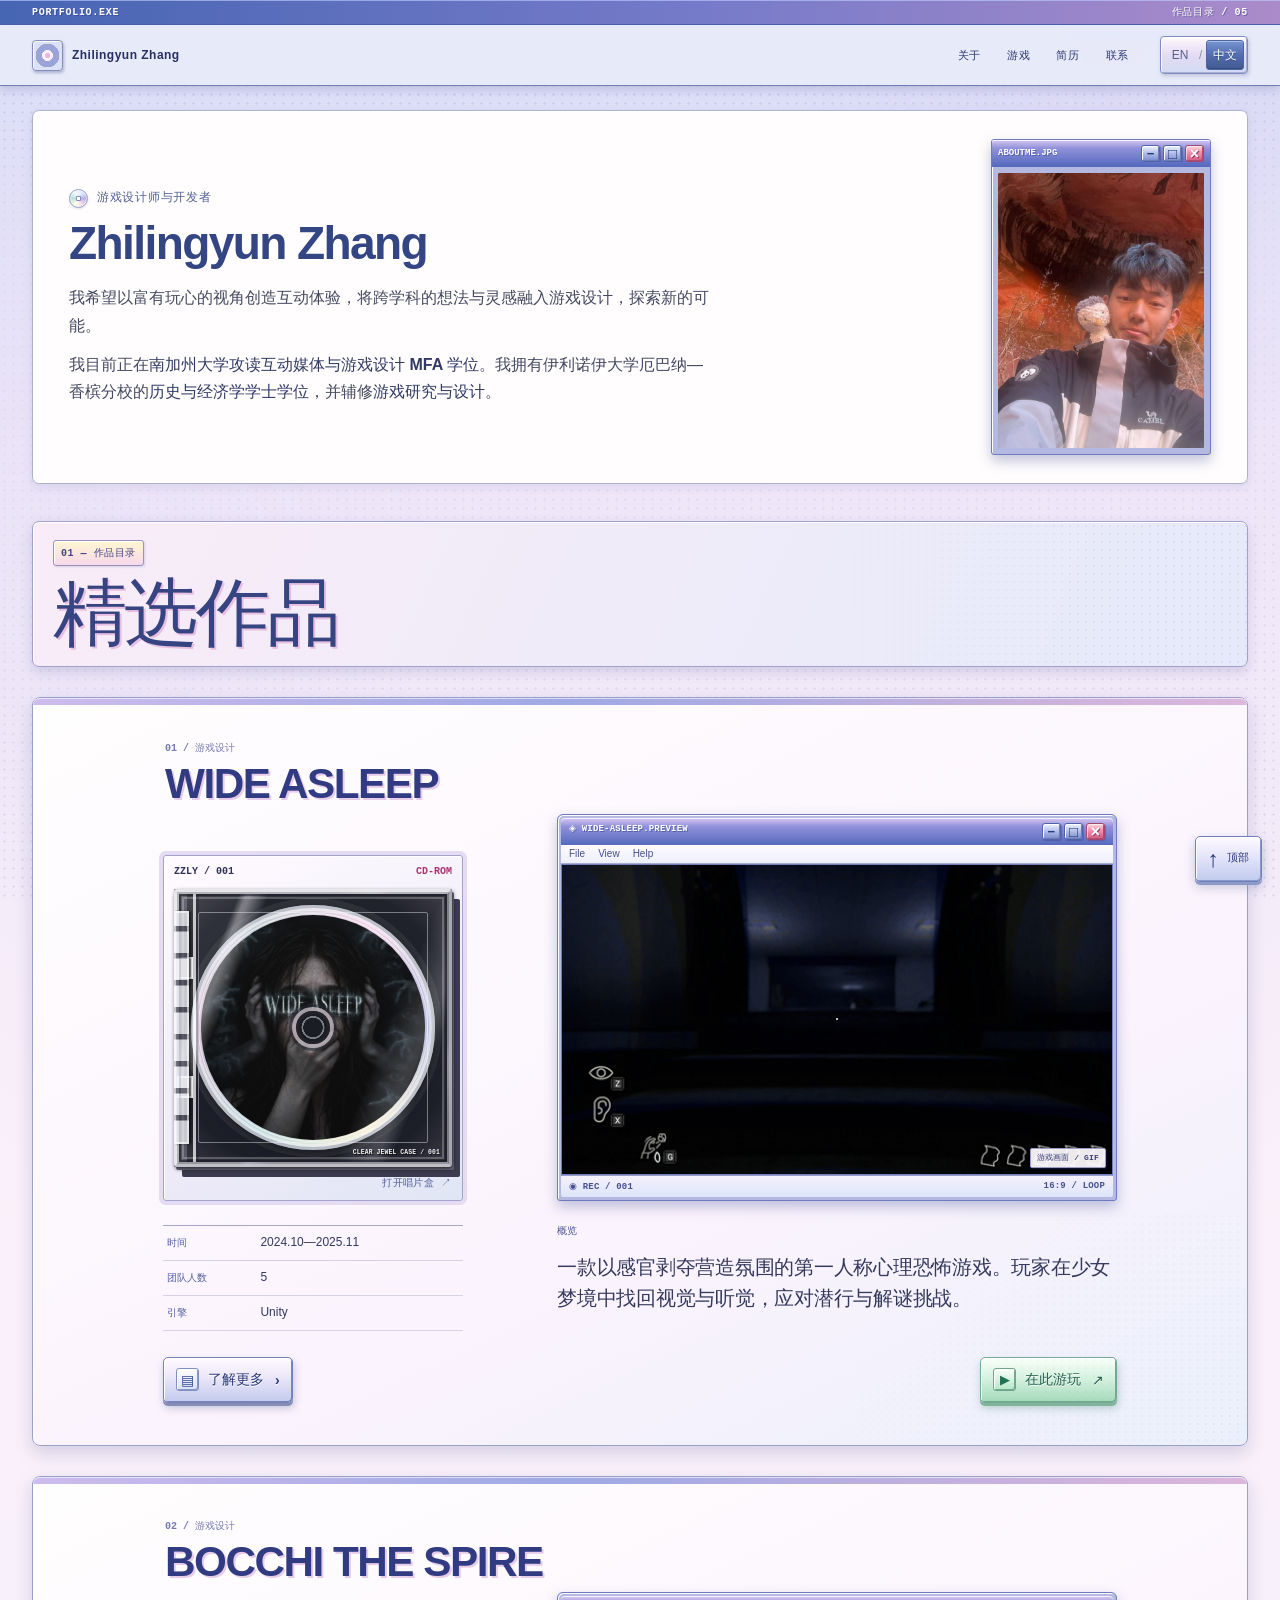
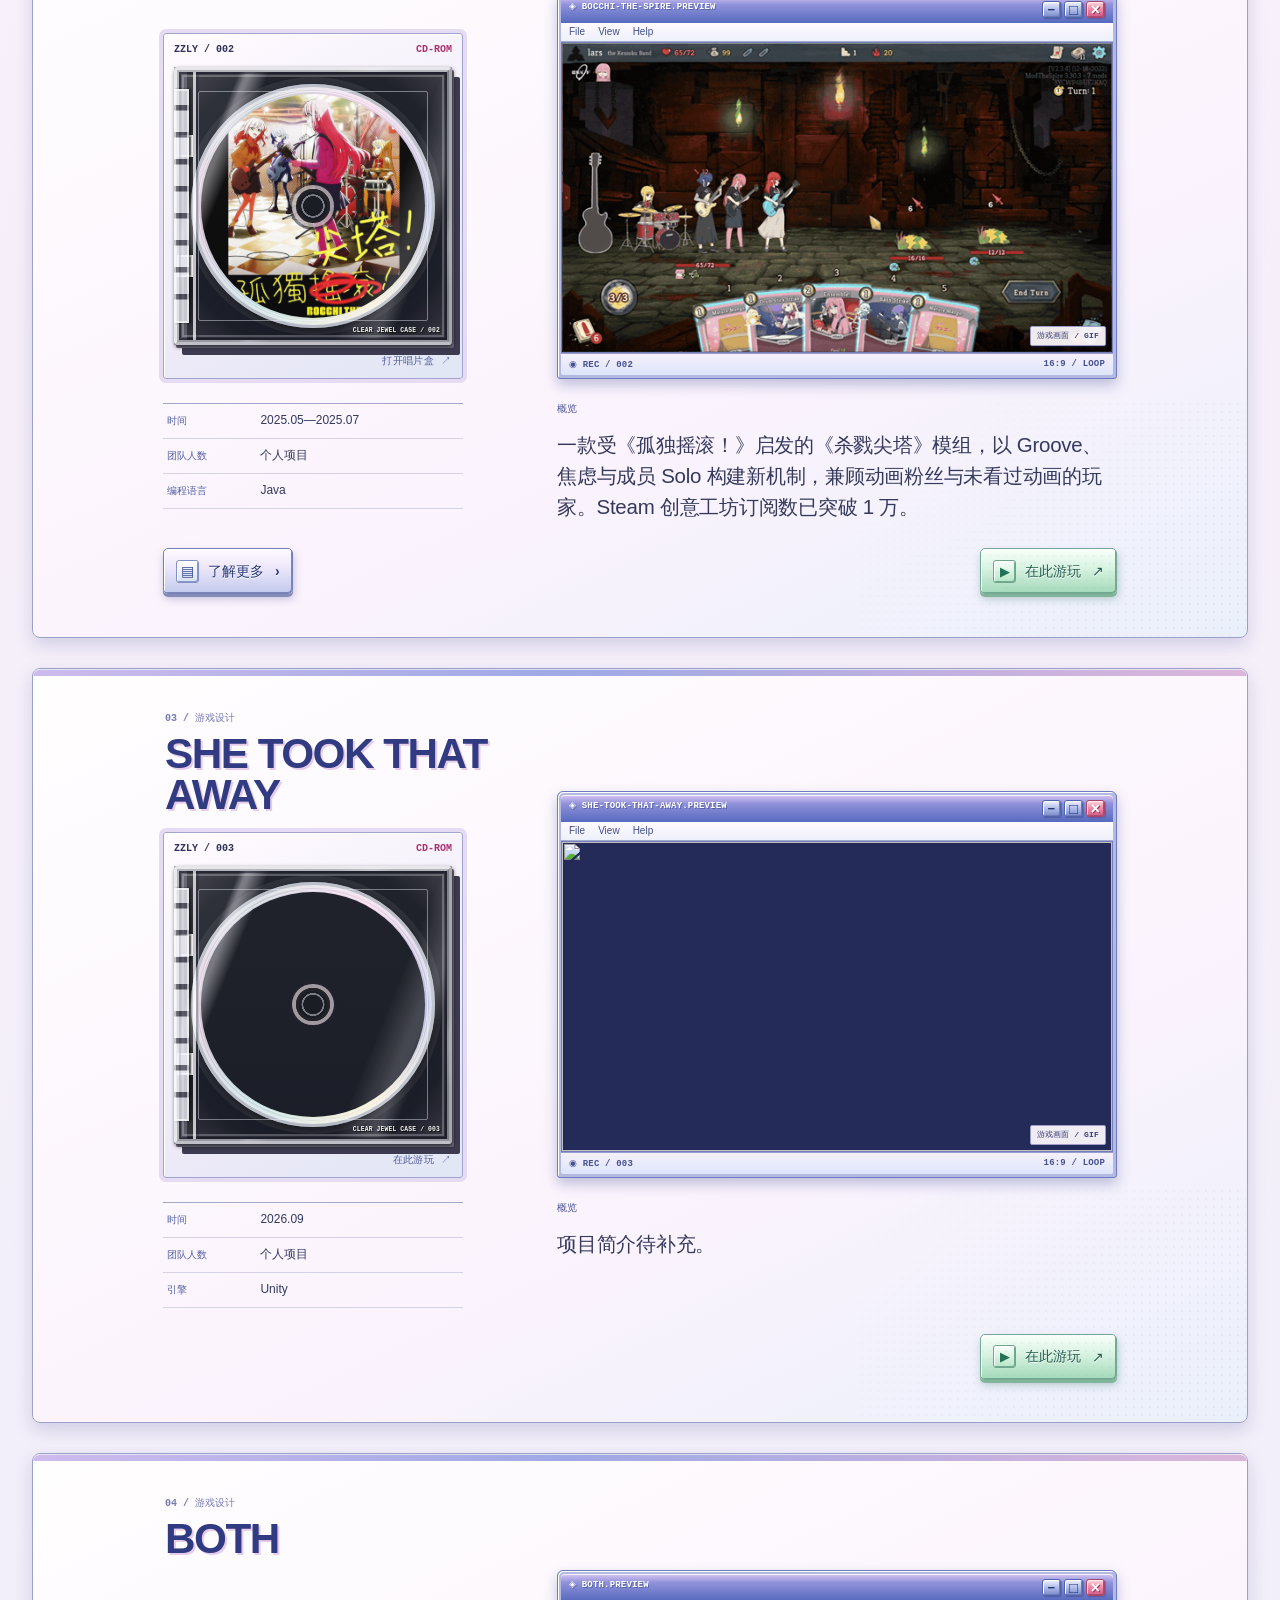
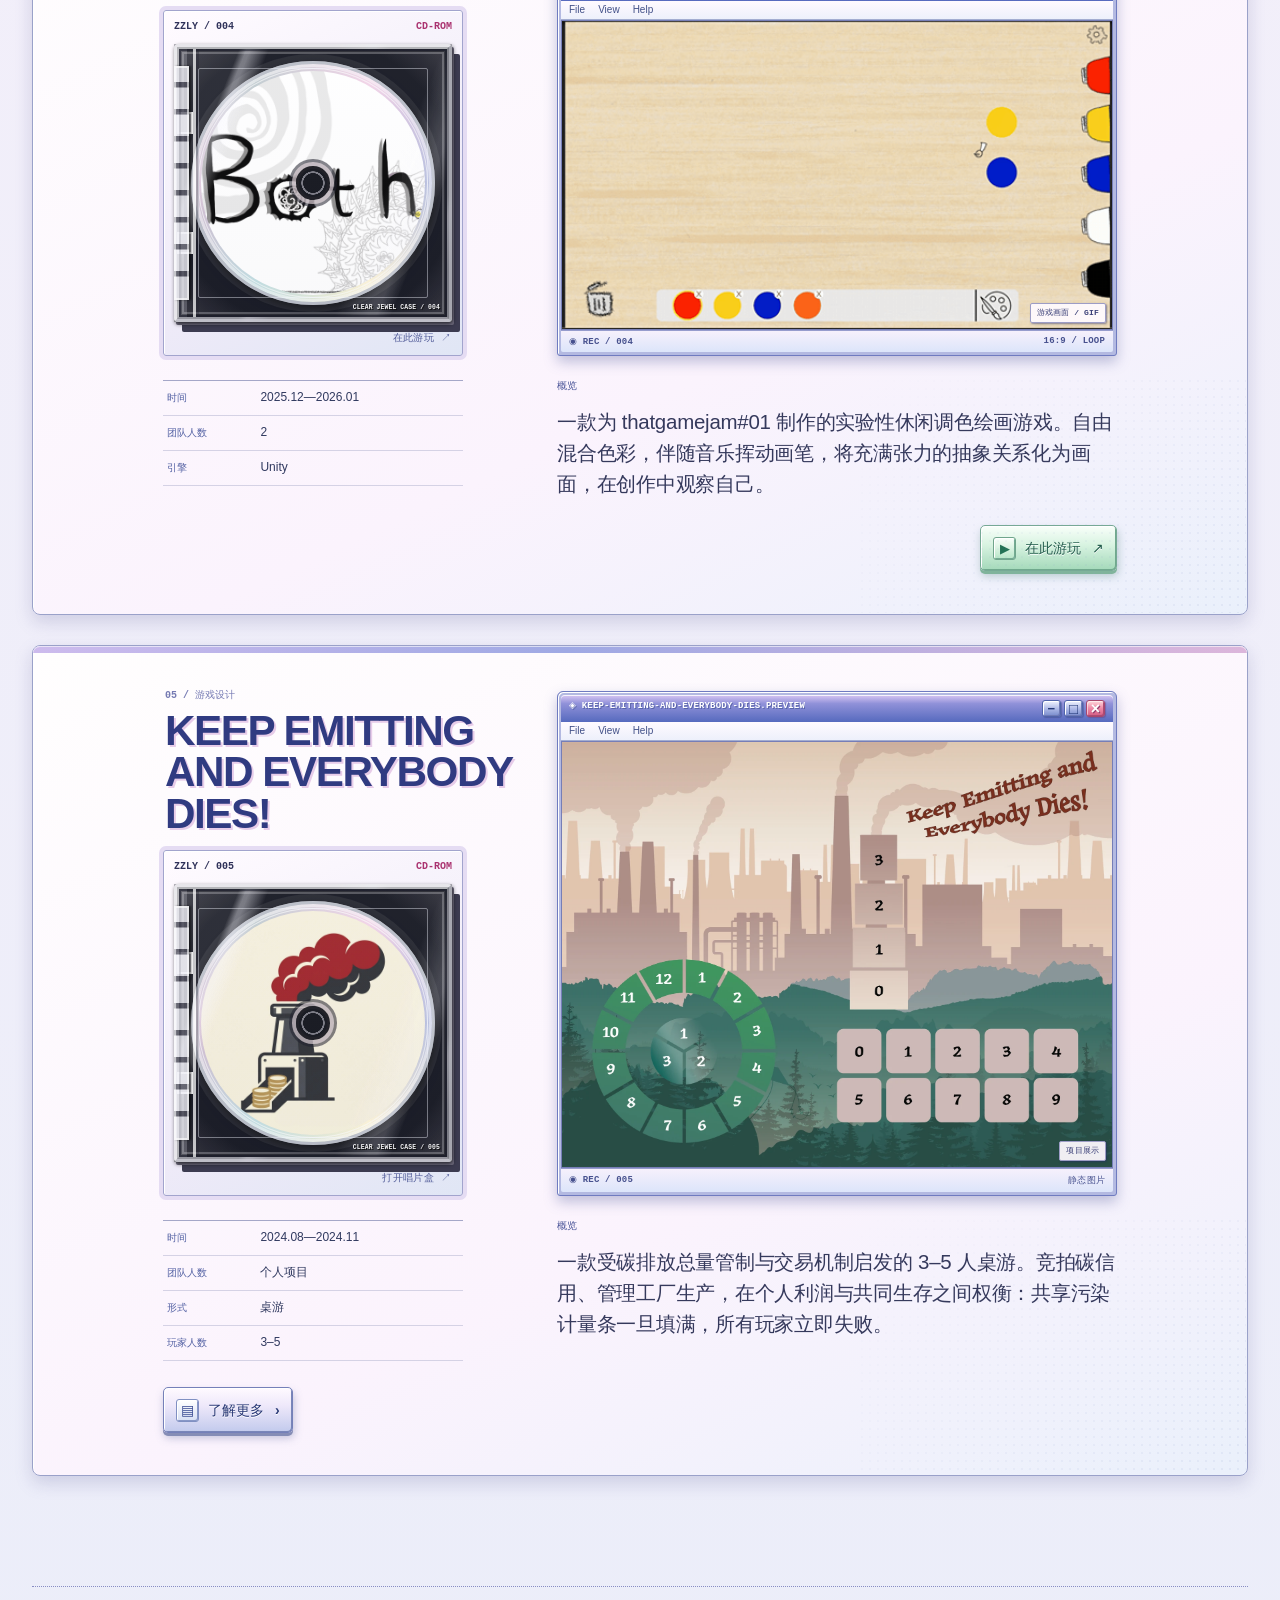
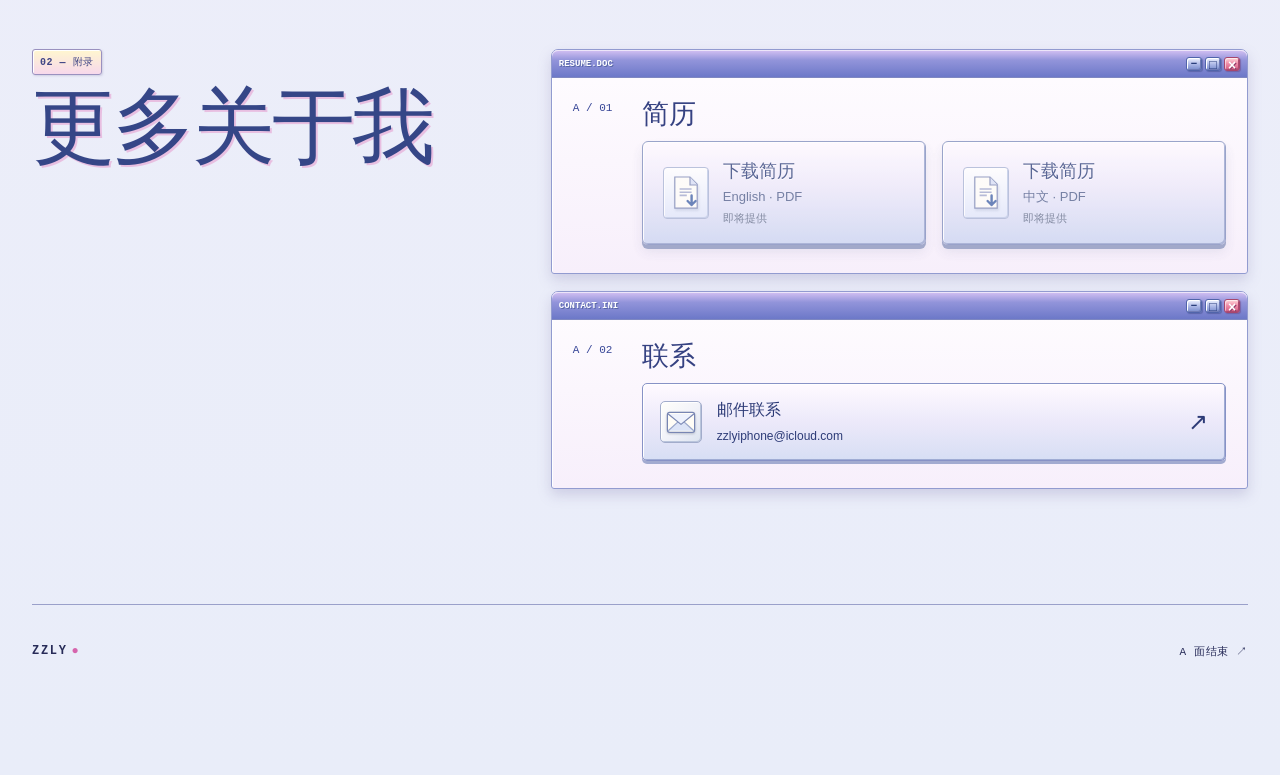
==== zh/index.html @ ca41b6fe "Publish portfolio 32c0115" ====
<!DOCTYPE html><html lang="zh"><head><meta charset="UTF-8"><meta name="viewport" content="width=device-width, initial-scale=1"><meta name="description" content="Zhilingyun Zhang — 专注关卡与玩法设计的游戏设计师与开发者，目前在 USC IMGD 攻读 MFA。"><meta name="theme-color" content="#d6d9f4"><title>Zhilingyun Zhang — Game Designer</title><link rel="icon" type="image/svg+xml" href="/favicon.svg"><link rel="stylesheet" href="/_astro/HomePage.DlemY-sb.css"><link rel="stylesheet" href="/_astro/ProjectFacts.BNRwk08-.css"></head><body id="page-top"><a class="skip-link" href="#main">跳转到正文</a><header class="site-header"><div class="header-system-bar"><div class="container system-bar-inner"><span>PORTFOLIO.EXE</span><span>作品目录 / 05</span></div></div><div class="container header-inner"><a class="brand" href="/zh/" aria-label="Zhilingyun Zhang — home"><span class="brand-symbol" aria-hidden="true">◎</span><span>Zhilingyun Zhang</span></a><nav class="main-nav" aria-label="主导航"><a href="/zh/#about">关于</a><a href="/zh/#work">游戏</a><a href="/zh/#resume">简历</a><a href="/zh/#contact">联系</a></nav><nav class="language-switch" aria-label="语言"><a class="language-option" href="/" lang="en" hreflang="en" aria-label="English">EN</a><span class="language-divider" aria-hidden="true">/</span><a class="language-option is-active" href="/zh/" lang="zh" hreflang="zh" aria-label="中文" aria-current="page">中文</a></nav></div></header><main id="main"><section class="profile-intro container" id="about" aria-labelledby="hero-title"><div class="profile-heading"><p class="profile-role"><span class="profile-disc" aria-hidden="true"></span><span>游戏设计师与开发者</span></p><h1 id="hero-title">Zhilingyun Zhang</h1></div><div class="profile-bio"><p>我希望以富有玩心的视角创造互动体验，将跨学科的想法与灵感融入游戏设计，探索新的可能。</p><p>我目前正在<strong>南加州大学攻读互动媒体与游戏设计 MFA 学位</strong>。我拥有伊利诺伊大学厄巴纳—香槟分校的<strong>历史与经济学学士学位</strong>，并辅修<strong>游戏研究与设计</strong>。</p></div><figure class="profile-portrait"><div class="profile-photo-bar" aria-hidden="true"><span>ABOUTME.JPG</span><span class="window-controls" aria-hidden="true"><span class="window-control window-control-min">−</span><span class="window-control window-control-max">□</span><span class="window-control window-control-close">×</span></span></div><img src="/images/about-me.jpg" alt="Zhilingyun Zhang 的户外照片，肩上有一只小企鹅玩偶。" width="1279" height="1706" fetchpriority="high"></figure></section><section class="work-section container" id="work" aria-labelledby="work-title"><div class="section-heading"><div><p class="section-index">01 — 作品目录</p><h2 id="work-title">精选作品</h2></div></div><div class="project-list"><article class="project-card theme-midnight project-card-featured"><div class="album-column"><div class="album-visual"><div class="album-heading"><span class="album-heading-index">01 / 游戏设计</span><h3><a class="project-title-link" data-eject-link href="/zh/projects/wide-asleep/">Wide Asleep</a></h3></div><div class="album-side"><span class="album-catalogue">ZZLY / 001 <span>CD-ROM</span></span><a class="album-link" data-eject-link href="/zh/projects/wide-asleep/" aria-label="查看案例: Wide Asleep"><div class="jewel-case theme-midnight" aria-hidden="true"><div class="case-tray"><span class="tray-ring"></span><div class="disc"><div class="disc-art disc-art-has-cover"><img class="disc-cover-image" src="/covers/wide-asleep.webp" alt="" width="1024" height="1024" loading="lazy" decoding="async"></div><span class="disc-hole"></span></div><span class="tray-notch tray-notch-a"></span><span class="tray-notch tray-notch-b"></span></div><div class="case-lid"><span class="lid-ridge"></span><span class="lid-reflection"></span><span class="lid-label">CLEAR JEWEL CASE / 001</span></div><span class="case-hinge"></span><span class="album-sticker album-sticker-a">PRESS PLAY<br>TO EXPLORE</span><span class="album-sticker album-sticker-b">SIDE A / 001</span></div></a><span class="album-instruction">打开唱片盒 ↗</span></div></div><div class="album-facts"><dl class="project-facts project-facts-card" aria-label="项目资料" data-astro-cid-mxtwmnon><div data-astro-cid-mxtwmnon><dt data-astro-cid-mxtwmnon>时间</dt><dd data-astro-cid-mxtwmnon>2024.10—2025.11</dd></div><div data-astro-cid-mxtwmnon><dt data-astro-cid-mxtwmnon>团队人数</dt><dd data-astro-cid-mxtwmnon>5</dd></div><div data-astro-cid-mxtwmnon><dt data-astro-cid-mxtwmnon>引擎</dt><dd data-astro-cid-mxtwmnon>Unity</dd></div></dl></div></div><div class="project-card-content"><div class="preview-case theme-midnight" aria-hidden="true"><div class="preview-titlebar"><span>◈ WIDE-ASLEEP.PREVIEW</span><span class="window-controls" aria-hidden="true"><span class="window-control window-control-min">−</span><span class="window-control window-control-max">□</span><span class="window-control window-control-close">×</span></span></div><div class="preview-menubar" aria-hidden="true"><span>File</span><span>View</span><span>Help</span></div><div class="preview-window"><picture class="preview-picture"><source media="(prefers-reduced-motion: reduce)" srcset="/previews/wide-asleep-still.jpg"><img src="/previews/wide-asleep.gif" alt="" width="960" height="540" loading="lazy" decoding="async"></picture><span class="preview-media-label">游戏画面 / GIF</span></div><div class="preview-status"><span>◉ REC / 001</span><span>16:9 / LOOP</span></div></div><div class="project-card-meta"><span class="project-overview-label">概览</span><p>一款以感官剥夺营造氛围的第一人称心理恐怖游戏。玩家在少女梦境中找回视觉与听觉，应对潜行与解谜挑战。</p></div></div><div class="project-card-actions"><a class="case-action" data-eject-link href="/zh/projects/wide-asleep/" aria-label="了解更多: Wide Asleep"><span class="action-icon action-icon-read" aria-hidden="true">▤</span><span>了解更多</span><span class="action-tail" aria-hidden="true">›</span></a><a class="play-action" href="https://drive.google.com/file/d/1WRaQo7KAQ1bxZdA0faS6riEHlHydYdph/view" target="_blank" rel="noopener noreferrer" aria-label="在此游玩: Wide Asleep (在新标签页打开)"><span class="action-icon action-icon-play" aria-hidden="true">▶</span><span>在此游玩</span><span class="action-tail" aria-hidden="true">↗</span></a></div></article><article class="project-card theme-cobalt "><div class="album-column"><div class="album-visual"><div class="album-heading"><span class="album-heading-index">02 / 游戏设计</span><h3><a class="project-title-link" data-eject-link href="/zh/projects/bocchi-the-spire/">Bocchi the Spire</a></h3></div><div class="album-side"><span class="album-catalogue">ZZLY / 002 <span>CD-ROM</span></span><a class="album-link" data-eject-link href="/zh/projects/bocchi-the-spire/" aria-label="查看案例: Bocchi the Spire"><div class="jewel-case theme-cobalt" aria-hidden="true"><div class="case-tray"><span class="tray-ring"></span><div class="disc"><div class="disc-art disc-art-has-cover"><img class="disc-cover-image" src="/covers/bocchi-the-spire.webp" alt="" width="1024" height="1024" loading="lazy" decoding="async"></div><span class="disc-hole"></span></div><span class="tray-notch tray-notch-a"></span><span class="tray-notch tray-notch-b"></span></div><div class="case-lid"><span class="lid-ridge"></span><span class="lid-reflection"></span><span class="lid-label">CLEAR JEWEL CASE / 002</span></div><span class="case-hinge"></span><span class="album-sticker album-sticker-a">PRESS PLAY<br>TO EXPLORE</span><span class="album-sticker album-sticker-b">SIDE A / 002</span></div></a><span class="album-instruction">打开唱片盒 ↗</span></div></div><div class="album-facts"><dl class="project-facts project-facts-card" aria-label="项目资料" data-astro-cid-mxtwmnon><div data-astro-cid-mxtwmnon><dt data-astro-cid-mxtwmnon>时间</dt><dd data-astro-cid-mxtwmnon>2025.05—2025.07</dd></div><div data-astro-cid-mxtwmnon><dt data-astro-cid-mxtwmnon>团队人数</dt><dd data-astro-cid-mxtwmnon>个人项目</dd></div><div data-astro-cid-mxtwmnon><dt data-astro-cid-mxtwmnon>编程语言</dt><dd data-astro-cid-mxtwmnon>Java</dd></div></dl></div></div><div class="project-card-content"><div class="preview-case theme-cobalt" aria-hidden="true"><div class="preview-titlebar"><span>◈ BOCCHI-THE-SPIRE.PREVIEW</span><span class="window-controls" aria-hidden="true"><span class="window-control window-control-min">−</span><span class="window-control window-control-max">□</span><span class="window-control window-control-close">×</span></span></div><div class="preview-menubar" aria-hidden="true"><span>File</span><span>View</span><span>Help</span></div><div class="preview-window"><picture class="preview-picture"><source media="(prefers-reduced-motion: reduce)" srcset="/previews/bocchi-the-spire-still.jpg"><img src="/previews/bocchi-the-spire.gif" alt="" width="960" height="540" loading="lazy" decoding="async"></picture><span class="preview-media-label">游戏画面 / GIF</span></div><div class="preview-status"><span>◉ REC / 002</span><span>16:9 / LOOP</span></div></div><div class="project-card-meta"><span class="project-overview-label">概览</span><p>一款受《孤独摇滚！》启发的《杀戮尖塔》模组，以 Groove、焦虑与成员 Solo 构建新机制，兼顾动画粉丝与未看过动画的玩家。Steam 创意工坊订阅数已突破 1 万。</p></div></div><div class="project-card-actions"><a class="case-action" data-eject-link href="/zh/projects/bocchi-the-spire/" aria-label="了解更多: Bocchi the Spire"><span class="action-icon action-icon-read" aria-hidden="true">▤</span><span>了解更多</span><span class="action-tail" aria-hidden="true">›</span></a><a class="play-action" href="https://steamcommunity.com/sharedfiles/filedetails/?id=3529319023" target="_blank" rel="noopener noreferrer" aria-label="在此游玩: Bocchi the Spire (在新标签页打开)"><span class="action-icon action-icon-play" aria-hidden="true">▶</span><span>在此游玩</span><span class="action-tail" aria-hidden="true">↗</span></a></div></article><article class="project-card theme-violet "><div class="album-column"><div class="album-visual"><div class="album-heading"><span class="album-heading-index">03 / 游戏设计</span><h3><a class="project-title-link" target="_blank" rel="noopener noreferrer" href="https://zzly.itch.io/she-took-that-away">She Took That Away</a></h3></div><div class="album-side"><span class="album-catalogue">ZZLY / 003 <span>CD-ROM</span></span><a class="album-link" target="_blank" rel="noopener noreferrer" href="https://zzly.itch.io/she-took-that-away" aria-label="在此游玩: She Took That Away (在新标签页打开)"><div class="jewel-case theme-violet" aria-hidden="true"><div class="case-tray"><span class="tray-ring"></span><div class="disc"><div class="disc-art disc-art-has-cover"><img class="disc-cover-image" src="/covers/she-took-that-away.webp" alt="" width="1024" height="1024" loading="lazy" decoding="async"></div><span class="disc-hole"></span></div><span class="tray-notch tray-notch-a"></span><span class="tray-notch tray-notch-b"></span></div><div class="case-lid"><span class="lid-ridge"></span><span class="lid-reflection"></span><span class="lid-label">CLEAR JEWEL CASE / 003</span></div><span class="case-hinge"></span><span class="album-sticker album-sticker-a">PRESS PLAY<br>TO EXPLORE</span><span class="album-sticker album-sticker-b">SIDE A / 003</span></div></a><span class="album-instruction">在此游玩 ↗</span></div></div><div class="album-facts"><dl class="project-facts project-facts-card" aria-label="项目资料" data-astro-cid-mxtwmnon><div data-astro-cid-mxtwmnon><dt data-astro-cid-mxtwmnon>时间</dt><dd data-astro-cid-mxtwmnon>2026.09</dd></div><div data-astro-cid-mxtwmnon><dt data-astro-cid-mxtwmnon>团队人数</dt><dd data-astro-cid-mxtwmnon>个人项目</dd></div><div data-astro-cid-mxtwmnon><dt data-astro-cid-mxtwmnon>引擎</dt><dd data-astro-cid-mxtwmnon>Unity</dd></div></dl></div></div><div class="project-card-content"><div class="preview-case theme-violet" aria-hidden="true"><div class="preview-titlebar"><span>◈ SHE-TOOK-THAT-AWAY.PREVIEW</span><span class="window-controls" aria-hidden="true"><span class="window-control window-control-min">−</span><span class="window-control window-control-max">□</span><span class="window-control window-control-close">×</span></span></div><div class="preview-menubar" aria-hidden="true"><span>File</span><span>View</span><span>Help</span></div><div class="preview-window"><picture class="preview-picture"><source media="(prefers-reduced-motion: reduce)" srcset="/previews/she-took-that-away-still.jpg"><img src="/previews/she-took-that-away.gif" alt="" width="960" height="540" loading="lazy" decoding="async"></picture><span class="preview-media-label">游戏画面 / GIF</span></div><div class="preview-status"><span>◉ REC / 003</span><span>16:9 / LOOP</span></div></div><div class="project-card-meta"><span class="project-overview-label">概览</span><p>项目简介待补充。</p></div></div><div class="project-card-actions"><a class="play-action" href="https://zzly.itch.io/she-took-that-away" target="_blank" rel="noopener noreferrer" aria-label="在此游玩: She Took That Away (在新标签页打开)"><span class="action-icon action-icon-play" aria-hidden="true">▶</span><span>在此游玩</span><span class="action-tail" aria-hidden="true">↗</span></a></div></article><article class="project-card theme-coral "><div class="album-column"><div class="album-visual"><div class="album-heading"><span class="album-heading-index">04 / 游戏设计</span><h3><a class="project-title-link" target="_blank" rel="noopener noreferrer" href="https://zzly.itch.io/both">BOTH</a></h3></div><div class="album-side"><span class="album-catalogue">ZZLY / 004 <span>CD-ROM</span></span><a class="album-link" target="_blank" rel="noopener noreferrer" href="https://zzly.itch.io/both" aria-label="在此游玩: BOTH (在新标签页打开)"><div class="jewel-case theme-coral" aria-hidden="true"><div class="case-tray"><span class="tray-ring"></span><div class="disc"><div class="disc-art disc-art-has-cover"><img class="disc-cover-image" src="/covers/both.png" alt="" width="1024" height="1024" loading="lazy" decoding="async"></div><span class="disc-hole"></span></div><span class="tray-notch tray-notch-a"></span><span class="tray-notch tray-notch-b"></span></div><div class="case-lid"><span class="lid-ridge"></span><span class="lid-reflection"></span><span class="lid-label">CLEAR JEWEL CASE / 004</span></div><span class="case-hinge"></span><span class="album-sticker album-sticker-a">PRESS PLAY<br>TO EXPLORE</span><span class="album-sticker album-sticker-b">SIDE A / 004</span></div></a><span class="album-instruction">在此游玩 ↗</span></div></div><div class="album-facts"><dl class="project-facts project-facts-card" aria-label="项目资料" data-astro-cid-mxtwmnon><div data-astro-cid-mxtwmnon><dt data-astro-cid-mxtwmnon>时间</dt><dd data-astro-cid-mxtwmnon>2025.12—2026.01</dd></div><div data-astro-cid-mxtwmnon><dt data-astro-cid-mxtwmnon>团队人数</dt><dd data-astro-cid-mxtwmnon>2</dd></div><div data-astro-cid-mxtwmnon><dt data-astro-cid-mxtwmnon>引擎</dt><dd data-astro-cid-mxtwmnon>Unity</dd></div></dl></div></div><div class="project-card-content"><div class="preview-case theme-coral" aria-hidden="true"><div class="preview-titlebar"><span>◈ BOTH.PREVIEW</span><span class="window-controls" aria-hidden="true"><span class="window-control window-control-min">−</span><span class="window-control window-control-max">□</span><span class="window-control window-control-close">×</span></span></div><div class="preview-menubar" aria-hidden="true"><span>File</span><span>View</span><span>Help</span></div><div class="preview-window"><picture class="preview-picture"><source media="(prefers-reduced-motion: reduce)" srcset="/previews/both-still.jpg"><img src="/previews/both.gif" alt="" width="960" height="540" loading="lazy" decoding="async"></picture><span class="preview-media-label">游戏画面 / GIF</span></div><div class="preview-status"><span>◉ REC / 004</span><span>16:9 / LOOP</span></div></div><div class="project-card-meta"><span class="project-overview-label">概览</span><p>一款为 thatgamejam#01 制作的实验性休闲调色绘画游戏。自由混合色彩，伴随音乐挥动画笔，将充满张力的抽象关系化为画面，在创作中观察自己。</p></div></div><div class="project-card-actions"><a class="play-action" href="https://zzly.itch.io/both" target="_blank" rel="noopener noreferrer" aria-label="在此游玩: BOTH (在新标签页打开)"><span class="action-icon action-icon-play" aria-hidden="true">▶</span><span>在此游玩</span><span class="action-tail" aria-hidden="true">↗</span></a></div></article><article class="project-card theme-mint "><div class="album-column"><div class="album-visual"><div class="album-heading"><span class="album-heading-index">05 / 游戏设计</span><h3><a class="project-title-link" data-eject-link href="/zh/projects/keep-emitting-and-everybody-dies/">Keep Emitting and EVERYBODY Dies!</a></h3></div><div class="album-side"><span class="album-catalogue">ZZLY / 005 <span>CD-ROM</span></span><a class="album-link" data-eject-link href="/zh/projects/keep-emitting-and-everybody-dies/" aria-label="查看案例: Keep Emitting and EVERYBODY Dies!"><div class="jewel-case theme-mint" aria-hidden="true"><div class="case-tray"><span class="tray-ring"></span><div class="disc"><div class="disc-art disc-art-has-cover"><img class="disc-cover-image" src="/covers/keed.webp" alt="" width="1024" height="1024" loading="lazy" decoding="async"></div><span class="disc-hole"></span></div><span class="tray-notch tray-notch-a"></span><span class="tray-notch tray-notch-b"></span></div><div class="case-lid"><span class="lid-ridge"></span><span class="lid-reflection"></span><span class="lid-label">CLEAR JEWEL CASE / 005</span></div><span class="case-hinge"></span><span class="album-sticker album-sticker-a">PRESS PLAY<br>TO EXPLORE</span><span class="album-sticker album-sticker-b">SIDE A / 005</span></div></a><span class="album-instruction">打开唱片盒 ↗</span></div></div><div class="album-facts"><dl class="project-facts project-facts-card" aria-label="项目资料" data-astro-cid-mxtwmnon><div data-astro-cid-mxtwmnon><dt data-astro-cid-mxtwmnon>时间</dt><dd data-astro-cid-mxtwmnon>2024.08—2024.11</dd></div><div data-astro-cid-mxtwmnon><dt data-astro-cid-mxtwmnon>团队人数</dt><dd data-astro-cid-mxtwmnon>个人项目</dd></div><div data-astro-cid-mxtwmnon><dt data-astro-cid-mxtwmnon>形式</dt><dd data-astro-cid-mxtwmnon>桌游</dd></div><div data-astro-cid-mxtwmnon><dt data-astro-cid-mxtwmnon>玩家人数</dt><dd data-astro-cid-mxtwmnon>3–5</dd></div></dl></div></div><div class="project-card-content"><div class="preview-case theme-mint" aria-hidden="true"><div class="preview-titlebar"><span>◈ KEEP-EMITTING-AND-EVERYBODY-DIES.PREVIEW</span><span class="window-controls" aria-hidden="true"><span class="window-control window-control-min">−</span><span class="window-control window-control-max">□</span><span class="window-control window-control-close">×</span></span></div><div class="preview-menubar" aria-hidden="true"><span>File</span><span>View</span><span>Help</span></div><div class="preview-window" style="aspect-ratio:1650 / 1275"><img class="preview-poster" src="/media/keed/game-board.webp" alt="" width="1650" height="1275" loading="lazy" decoding="async"><span class="preview-media-label">项目展示</span></div><div class="preview-status"><span>◉ REC / 005</span><span>静态图片</span></div></div><div class="project-card-meta"><span class="project-overview-label">概览</span><p>一款受碳排放总量管制与交易机制启发的 3–5 人桌游。竞拍碳信用、管理工厂生产，在个人利润与共同生存之间权衡：共享污染计量条一旦填满，所有玩家立即失败。</p></div></div><div class="project-card-actions"><a class="case-action" data-eject-link href="/zh/projects/keep-emitting-and-everybody-dies/" aria-label="了解更多: Keep Emitting and EVERYBODY Dies!"><span class="action-icon action-icon-read" aria-hidden="true">▤</span><span>了解更多</span><span class="action-tail" aria-hidden="true">›</span></a></div></article></div></section><section class="info-section container" aria-label="简历与联系"><div class="info-intro"><p class="section-index">02 — 附录</p><h2>更多关于我</h2></div><div class="info-panels"><article id="resume" class="info-panel"><div class="info-panel-window-bar" aria-hidden="true"><span>RESUME.DOC</span><span class="window-controls" aria-hidden="true"><span class="window-control window-control-min">−</span><span class="window-control window-control-max">□</span><span class="window-control window-control-close">×</span></span></div><span class="panel-number">A / 01</span><div><h3>简历</h3><div class="resume-downloads" data-astro-cid-pzrhnwwb><button class="resume-download" type="button" disabled title="即将提供" aria-label="下载简历 — English (即将提供)" data-astro-cid-pzrhnwwb="true"><span class="resume-download-icon" aria-hidden="true" data-astro-cid-pzrhnwwb><svg viewBox="0 0 40 44" fill="none" data-astro-cid-pzrhnwwb><path d="M6 2h19l9 9v30H6z" fill="#fffdf8" stroke="#7c88b4" stroke-width="1.5" data-astro-cid-pzrhnwwb></path><path d="M25 2v10h9" fill="#d8dff5" stroke="#7c88b4" stroke-width="1.5" data-astro-cid-pzrhnwwb></path><path d="M12 17h15M12 21h15M12 25h9" stroke="#a3abcd" stroke-width="2" data-astro-cid-pzrhnwwb></path><path d="M27 25v12m-5-5 5 5 5-5" stroke="#4566a8" stroke-width="3" stroke-linecap="round" stroke-linejoin="round" data-astro-cid-pzrhnwwb></path></svg></span><span class="resume-download-copy" data-astro-cid-pzrhnwwb><strong data-astro-cid-pzrhnwwb>下载简历</strong><span data-astro-cid-pzrhnwwb><span lang="en" data-astro-cid-pzrhnwwb>English</span> · PDF</span><small data-astro-cid-pzrhnwwb>即将提供</small></span></button><button class="resume-download" type="button" disabled title="即将提供" aria-label="下载简历 — 中文 (即将提供)" data-astro-cid-pzrhnwwb="true"><span class="resume-download-icon" aria-hidden="true" data-astro-cid-pzrhnwwb><svg viewBox="0 0 40 44" fill="none" data-astro-cid-pzrhnwwb><path d="M6 2h19l9 9v30H6z" fill="#fffdf8" stroke="#7c88b4" stroke-width="1.5" data-astro-cid-pzrhnwwb></path><path d="M25 2v10h9" fill="#d8dff5" stroke="#7c88b4" stroke-width="1.5" data-astro-cid-pzrhnwwb></path><path d="M12 17h15M12 21h15M12 25h9" stroke="#a3abcd" stroke-width="2" data-astro-cid-pzrhnwwb></path><path d="M27 25v12m-5-5 5 5 5-5" stroke="#4566a8" stroke-width="3" stroke-linecap="round" stroke-linejoin="round" data-astro-cid-pzrhnwwb></path></svg></span><span class="resume-download-copy" data-astro-cid-pzrhnwwb><strong data-astro-cid-pzrhnwwb>下载简历</strong><span data-astro-cid-pzrhnwwb><span lang="zh" data-astro-cid-pzrhnwwb>中文</span> · PDF</span><small data-astro-cid-pzrhnwwb>即将提供</small></span></button></div></div></article><article id="contact" class="info-panel"><div class="info-panel-window-bar" aria-hidden="true"><span>CONTACT.INI</span><span class="window-controls" aria-hidden="true"><span class="window-control window-control-min">−</span><span class="window-control window-control-max">□</span><span class="window-control window-control-close">×</span></span></div><span class="panel-number">A / 02</span><div><h3>联系</h3><a class="external-link contact-email" href="mailto:zzlyiphone@icloud.com" aria-label="邮件联系: zzlyiphone@icloud.com (打开邮件应用)" data-astro-cid-vlqzbgfz><span class="external-link-icon" aria-hidden="true" data-astro-cid-vlqzbgfz><svg viewBox="0 0 40 40" fill="none" data-astro-cid-vlqzbgfz><rect x="3" y="8" width="34" height="25" rx="3" fill="#fffdf6" stroke="#7886b3" stroke-width="1.5" data-astro-cid-vlqzbgfz></rect><path d="m4 31 12-11h8l12 11" fill="#dce4f7" stroke="#9ba8cb" stroke-width="1.5" data-astro-cid-vlqzbgfz></path><path d="m4 10 16 13 16-13" fill="#eef2fd" stroke="#7886b3" stroke-width="1.5" stroke-linejoin="round" data-astro-cid-vlqzbgfz></path></svg></span><span class="external-link-copy" data-astro-cid-vlqzbgfz><strong data-astro-cid-vlqzbgfz>邮件联系</strong><small data-astro-cid-vlqzbgfz>zzlyiphone@icloud.com</small></span><span class="external-link-arrow" aria-hidden="true" data-astro-cid-vlqzbgfz>↗</span></a></div></article></div></section></main><footer class="site-footer container"><span class="footer-mark">ZZLY<span class="footer-dot">●</span></span><a href="/zh/">A 面结束 <span aria-hidden="true">↗</span></a></footer><a class="back-to-top" href="#page-top" aria-label="返回顶部" title="返回顶部"><span class="back-to-top-icon" aria-hidden="true">↑</span><span>顶部</span></a></body></html><script type="module">var e=window.matchMedia(`(prefers-reduced-motion: reduce)`),t=document.querySelectorAll(`[data-eject-link]`),n=!1;for(let r of t)r.addEventListener(`click`,t=>{if(n||t.defaultPrevented||t.button!==0||t.metaKey||t.ctrlKey||t.shiftKey||t.altKey||e.matches)return;let i=r.closest(`.project-card`);i&&(t.preventDefault(),n=!0,i.classList.add(`is-ejecting`),window.setTimeout(()=>{window.location.assign(r.href)},430))});window.addEventListener(`pageshow`,()=>{n=!1,document.querySelectorAll(`.project-card.is-ejecting`).forEach(e=>e.classList.remove(`is-ejecting`))});</script>
---- _astro/HomePage.DlemY-sb.css ----
.profile-intro{background:#fffdfd;border:1px solid #adb2d1;border-radius:7px;grid-template-columns:minmax(0,1fr) 220px;grid-template-areas:"heading portrait""bio portrait";align-content:center;gap:16px clamp(28px,5vw,72px);margin-top:24px;padding:28px 36px;scroll-margin-top:180px;display:grid;box-shadow:inset 0 1px #fff,0 3px 9px #646d9a24}.profile-heading{grid-area:heading;align-self:end;min-width:0}.profile-role{color:#526095;font:700 12px/1.5 var(--pixel-font);letter-spacing:.06em;align-items:center;gap:9px;margin:0 0 10px;display:flex}.profile-disc{background:radial-gradient(circle,#fffdfd 0 15%,#8390ba 16% 23%,#0000 25%),conic-gradient(from 30deg,#dfeaff,#b4b1e0,#f4d9ed,#ffffe4,#b9dede,#f4f8ff,#dfeaff);border:1px solid #939fc7;border-radius:50%;flex:none;width:19px;height:19px;box-shadow:inset 0 0 0 1px #fff9,0 1px 2px #4a598a30}.profile-intro h1{color:#344583;font:700 clamp(32px, 3.6vw, 50px)/1.1 var(--display-font);letter-spacing:-.035em;margin:0}.profile-bio{grid-area:bio;align-self:start;min-width:0;max-width:72ch}.profile-bio p{color:#444961;margin:0 0 12px;font-size:16px;line-height:1.7}.profile-bio strong{color:#303a65;font-weight:700}.profile-bio p:last-child{margin-bottom:0}.profile-portrait{background:#b3b9e1;border:1px solid #6f7bc0;border-radius:3px;grid-area:portrait;align-self:center;margin:0;padding:6px;box-shadow:inset 1px 1px #fff,0 6px 13px #565f9d5c}.profile-photo-bar{color:#fff;text-shadow:1px 1px #39488991;min-height:27px;font:700 9px/1.4 var(--pixel-font);background:linear-gradient(#d8c6f3 0%,#9091d9 32%,#566abe 100%);border-bottom:1px solid #566abe;border-radius:2px 2px 0 0;justify-content:space-between;align-items:center;gap:8px;margin:-6px -6px 6px;padding:4px 6px;display:flex;box-shadow:inset 0 1px #fffc}.profile-photo-bar>span{text-overflow:ellipsis;white-space:nowrap;overflow:hidden}.profile-portrait img{border-radius:1px;width:100%;height:auto;display:block}@media (width<=900px){.profile-intro{grid-template-columns:minmax(0,1fr) 190px;gap:16px 28px;padding:26px}}@media (width<=620px){.profile-intro{grid-template-columns:minmax(0,1fr) 92px;grid-template-areas:"heading portrait""bio bio";gap:20px 16px;margin-top:18px;padding:20px}.profile-heading{align-self:center}.profile-role{letter-spacing:.02em;margin-bottom:8px;font-size:10px}.profile-intro h1{font-size:clamp(27px,7.4vw,38px);line-height:1.12}.profile-bio p{font-size:15px;line-height:1.7}.profile-portrait{padding:4px}.profile-photo-bar{min-height:19px;margin:-4px -4px 4px;padding:3px 4px;font-size:7px}.profile-photo-bar .window-controls{display:none}}@media (width<=360px){.profile-intro{grid-template-columns:minmax(0,1fr) 76px;gap:18px 12px;padding:16px}.profile-intro h1{font-size:25px}}.resume-downloads[data-astro-cid-pzrhnwwb]{flex-wrap:wrap;gap:16px;padding-bottom:5px;display:flex}.resume-download[data-astro-cid-pzrhnwwb]{color:#2f407a;text-align:left;background:linear-gradient(#fffaff 0%,#eeeafa 42%,#cbd5f1 100%);border:1px solid #7f8dbc;border-radius:6px;flex:190px;align-items:center;gap:14px;min-width:0;min-height:104px;padding:17px 20px;font-family:Tahoma,Microsoft YaHei,sans-serif;text-decoration:none;display:flex;box-shadow:inset 1px 1px #fff,inset -1px -1px #98a5ce,0 4px #8b96bd,0 7px 12px #5d67932b}.resume-download-icon[data-astro-cid-pzrhnwwb]{background:linear-gradient(#fff,#e0e7fa);border:1px solid #a9b4d4;border-radius:4px;flex:0 0 46px;place-items:center;height:52px;display:grid;box-shadow:inset 1px 1px #fff,inset -1px -1px #c0cbe7}.resume-download-icon[data-astro-cid-pzrhnwwb] svg[data-astro-cid-pzrhnwwb]{filter:drop-shadow(1px 2px 1px #7483ad40);width:32px;height:36px}.resume-download-copy[data-astro-cid-pzrhnwwb]{gap:5px;min-width:0;display:grid}.resume-download-copy[data-astro-cid-pzrhnwwb] strong[data-astro-cid-pzrhnwwb]{text-shadow:0 1px #fff;font-size:18px;line-height:1.2}.resume-download-copy[data-astro-cid-pzrhnwwb]>span[data-astro-cid-pzrhnwwb]{color:#52618c;font-size:13px;line-height:1.4}.resume-download-copy[data-astro-cid-pzrhnwwb] small[data-astro-cid-pzrhnwwb]{color:#626d88;font-size:11px;line-height:1.3}.resume-download[data-astro-cid-pzrhnwwb]:disabled{cursor:not-allowed;opacity:.78}a[data-astro-cid-pzrhnwwb].resume-download:hover{filter:brightness(1.04)}a[data-astro-cid-pzrhnwwb].resume-download:active{transform:translateY(3px);box-shadow:inset 1px 1px #9ba8cb,inset -1px -1px #fff,0 1px #8b96bd}a[data-astro-cid-pzrhnwwb].resume-download:focus-visible{outline-offset:5px;outline:3px dashed #665397}@media (width<=620px){.resume-download[data-astro-cid-pzrhnwwb]{gap:12px;padding:14px}}.contact-email[data-astro-cid-vlqzbgfz]{min-width:0;margin-bottom:4px}.contact-email[data-astro-cid-vlqzbgfz] small[data-astro-cid-vlqzbgfz]{overflow-wrap:anywhere}@media (width<=620px){.contact-email[data-astro-cid-vlqzbgfz]{gap:10px;padding:14px 12px}.contact-email[data-astro-cid-vlqzbgfz] .external-link-icon[data-astro-cid-vlqzbgfz]{flex-basis:34px;height:38px}.contact-email[data-astro-cid-vlqzbgfz] .external-link-icon[data-astro-cid-vlqzbgfz] svg[data-astro-cid-vlqzbgfz]{width:28px;height:28px}.contact-email[data-astro-cid-vlqzbgfz] .external-link-arrow[data-astro-cid-vlqzbgfz]{font-size:20px}}
---- _astro/ProjectFacts.BNRwk08-.css ----
:root{color-scheme:dark;--bg:#0b0c12;--surface:#13151e;--surface-2:#1a1c28;--line:#393b49;--text:#f0efed;--muted:#aaaab3;--accent:#ffb793;--mint:#b8e7d3;--container:1320px;font-synthesis:none;font-family:Segoe UI,Arial,Microsoft YaHei,sans-serif}*{box-sizing:border-box}html{scroll-behavior:smooth}body{background:var(--bg);min-width:320px;color:var(--text);margin:0}body:before{content:"";z-index:-1;pointer-events:none;opacity:.28;background:radial-gradient(circle at 92% 0,#503f6150,#0000 32%),radial-gradient(circle at 0 75%,#2b385340,#0000 33%);position:fixed;inset:0}a{color:inherit;text-decoration:none}button,a{-webkit-tap-highlight-color:transparent}[hidden]{display:none!important}::selection{background:var(--accent);color:#17151c}.container{width:min(calc(100% - 64px), var(--container));margin-inline:auto}.skip-link{z-index:100;background:var(--mint);color:#101116;padding:12px 18px;font-weight:700;position:fixed;top:-80px;left:12px}.skip-link:focus{top:12px}.site-header{z-index:30;backdrop-filter:blur(16px);background:#0b0c12df;border-bottom:1px solid #ffffff24;position:sticky;top:0}.header-inner{align-items:center;gap:34px;min-height:73px;display:flex}.brand{letter-spacing:.11em;flex-shrink:0;align-items:center;gap:10px;font-size:13px;font-weight:850;display:inline-flex}.brand-symbol{width:31px;height:31px;color:var(--accent);border:1px solid #c5c2d088;border-radius:50%;place-items:center;font-size:28px;font-weight:400;line-height:1;display:inline-grid}.brand-slash{color:var(--accent);padding-inline:3px}.main-nav{align-items:center;gap:clamp(17px,2.7vw,37px);margin-left:auto;display:flex}.main-nav a,.language-switch{color:#d0ced5;letter-spacing:.06em;font-size:12px;font-weight:700;transition:color .2s}.main-nav a:hover,.language-switch:hover{color:var(--accent)}.language-switch{white-space:nowrap;border:1px solid #ffffff3d;border-radius:2px;align-items:center;gap:8px;padding:9px 12px;display:inline-flex}.language-indicator{color:var(--mint);font-size:7px}.eyebrow,.section-index,.panel-number,.pending-tag,.hero-kicker,.hero-art-top,.hero-art-bottom,.cover-topline,.cover-micro,.disc-print,.project-card-bottom,.media-center,.media-figure figcaption,.footer-mark{font-family:Consolas,SFMono-Regular,monospace}.eyebrow{color:var(--mint);letter-spacing:.13em;align-items:center;gap:12px;font-size:11px;font-weight:700;display:inline-flex}.eyebrow-line{background:currentColor;width:30px;height:1px}.section-index{letter-spacing:.12em;color:var(--accent);margin:0 0 15px;font-size:12px;font-weight:700}.home-intro{border-bottom:1px solid var(--line);grid-template-columns:minmax(0,1.3fr) minmax(270px,.7fr);align-items:end;gap:clamp(28px,5vw,90px);padding-block:48px 41px;display:grid}.home-intro-name{color:#d9d7da;letter-spacing:.3em;align-items:center;gap:12px;margin:0 0 12px;font-size:11px;font-weight:800;display:flex}.home-intro-name span{color:var(--accent);letter-spacing:0;font-size:20px}.home-intro h1{letter-spacing:-.035em;white-space:nowrap;margin:0;font-family:Impact,Arial Black,Microsoft YaHei,sans-serif;font-size:clamp(56px,7.8vw,112px);font-weight:900;line-height:.88}.home-intro-copy{max-width:440px;padding-bottom:3px}.hero-kicker{color:var(--accent);letter-spacing:.11em;margin:0 0 10px;font-size:11px;font-weight:700}.home-intro-line{letter-spacing:-.03em;margin:0 0 6px;font-size:clamp(19px,2vw,27px);font-weight:750;line-height:1.2}.home-intro-sub{color:var(--muted);margin:0;font-size:13px;line-height:1.55}.section-heading{border-bottom:1px solid var(--line);justify-content:space-between;align-items:end;gap:30px;margin-bottom:24px;padding-bottom:18px;display:flex}.section-heading h2,.info-intro h2{text-transform:uppercase;letter-spacing:-.025em;margin:0;font-family:Impact,Arial Black,Microsoft YaHei,sans-serif;font-size:clamp(48px,6.6vw,93px);font-weight:900;line-height:.9}.section-heading-side{flex-direction:column;align-items:flex-start;gap:12px;max-width:410px;display:flex}.section-heading-side>p{color:var(--muted);margin:0;font-size:13px;line-height:1.5}.project-grid{grid-template-columns:repeat(2,minmax(0,1fr));gap:47px 27px;display:grid}.project-card{min-width:0}.project-card-link{height:100%;display:block}.project-card-link:focus-visible{outline-offset:8px}.project-card-featured{margin-bottom:58px}.project-card-featured .project-card-link{grid-template-columns:minmax(0,1.35fr) minmax(240px,.65fr);align-items:center;gap:clamp(27px,4vw,60px);display:grid}.project-card-featured .project-card-meta{padding:0}.project-card-featured .project-card-heading h3{font-size:clamp(39px,4.5vw,71px);line-height:1}.project-card-featured .project-card-meta>p{min-height:0;margin-block:20px 35px;font-size:16px;line-height:1.6}.featured-label{color:var(--mint);letter-spacing:.12em;text-transform:uppercase;margin-bottom:17px;font-family:Consolas,monospace;font-size:11px;font-weight:700;display:inline-block}.project-empty-state{border:1px dashed var(--line);color:var(--muted);text-align:center;padding:55px 20px}.preview-case{--cover-a:#4f536f;--cover-b:#c6a1a8;background:linear-gradient(145deg,#eceaf15c,#4b4c6540 19%,#e9e4ef28 100%);border:1px solid #d7d6dd9e;border-radius:3px;grid-template-columns:21px minmax(0,1fr);gap:0;min-width:0;padding:7px;transition:transform .3s,box-shadow .3s;display:grid;overflow:hidden;box-shadow:inset 0 0 0 1px #ffffff30,0 20px 34px #0007}.preview-spine{background:linear-gradient(90deg,#f4f5fa88,#858b9d6b 40%,#f7f5fa52);border:1px solid #ffffff5c;border-right:0;place-items:center;min-width:0;display:grid;box-shadow:inset -4px 0 5px #0005}.preview-spine span{white-space:nowrap;color:#f4f4f6;letter-spacing:.12em;font-family:Consolas,monospace;font-size:8px;font-weight:700;transform:rotate(-90deg)}.preview-case-inner{background:linear-gradient(140deg, var(--cover-a), #1a1c28 65%, var(--cover-b));border:1px solid #ffffff6b;min-width:0;padding:8px 10px 7px}.preview-case-topline,.preview-case-bottomline{color:#f5f3f5;letter-spacing:.06em;justify-content:space-between;align-items:center;gap:9px;font-family:Consolas,monospace;font-size:10px;font-weight:700;display:flex}.preview-case-bottomline{color:#f1ecefdb;padding-top:8px}.preview-case-bottomline span:last-child{color:var(--accent);font-size:13px;line-height:.7}.preview-window{aspect-ratio:16/9;background:#171822;border:1px solid #ffffff7a;width:100%;position:relative;overflow:hidden}.preview-window:after{content:"";z-index:3;pointer-events:none;background:linear-gradient(125deg,#ffffff16,#0000 35%,#ffffff0d 80%,#0000);position:absolute;inset:0}.preview-poster,.preview-picture,.preview-picture img{object-fit:contain;width:100%;height:100%;display:block;position:absolute;inset:0}.preview-empty{background:radial-gradient(circle at 50% 50%, var(--cover-a), #171822 70%);position:absolute;inset:0}.preview-crosshair{z-index:2;color:#ffffffa0;pointer-events:none;font-family:Consolas,monospace;font-size:17px;line-height:1;position:absolute}.preview-crosshair-top{top:10px;left:12px}.preview-crosshair-bottom{bottom:10px;right:12px}.preview-media-label{z-index:2;color:#f4f1f4;letter-spacing:.02em;text-align:right;background:#10121bdc;border:1px solid #ffffff91;max-width:calc(100% - 54px);padding:5px 7px;font-family:Consolas,monospace;font-size:10px;font-weight:700;line-height:1.2;position:absolute;top:10px;right:10px}.jewel-case{--cover-a:#5d567c;--cover-b:#ada3b8;aspect-ratio:1/.99;background:linear-gradient(135deg,#ffffff50,#cecbdf12 18%,#9394a13b 85%,#fff7);border:1px solid #d7d6dd9e;border-radius:3px;width:100%;padding:8px;transition:transform .35s,box-shadow .35s;position:relative;overflow:hidden;box-shadow:inset 0 0 0 2px #ffffff2a,0 20px 34px #0006}.theme-midnight{--cover-a:#4f536f;--cover-b:#c6a1a8}.theme-cobalt{--cover-a:#365e8d;--cover-b:#9fd6df}.theme-coral{--cover-a:#9a434d;--cover-b:#f1ae83}.theme-violet{--cover-a:#633d79;--cover-b:#cf9eb9}.theme-mint{--cover-a:#286b66;--cover-b:#b0dcc0}.disc{z-index:1;aspect-ratio:1;background:repeating-radial-gradient(circle,#ffffff08 0 2px,#0000 3px 6px),conic-gradient(from 20deg,#85869a,#c9d9d9,#9186bd,#e8b6a4,#bcc7ca,#76798e,#85869a);border:1px solid #f6ebebca;border-radius:50%;width:78%;transition:transform .42s cubic-bezier(.2,.7,.2,1);position:absolute;top:10%;right:2.5%;transform:translate(-21%);box-shadow:0 3px 20px #0009}.disc:before{content:"";border:1px solid #ffffff5e;border-radius:50%;position:absolute;inset:13%}.disc-print{color:#fff;text-align:center;letter-spacing:.08em;background:#201d2ce8;border:1px solid #fff9;border-radius:50%;flex-direction:column;justify-content:space-between;align-items:center;padding-block:19%;font-size:clamp(6px,.65vw,10px);font-weight:700;display:flex;position:absolute;inset:34%}.disc-hole{z-index:1;aspect-ratio:1;background:#e9e1de;border-radius:50%;width:7%;position:absolute;top:46.5%;left:46.5%;box-shadow:inset 0 0 0 3px #757480}.cover{z-index:2;background:linear-gradient(155deg, #ffffff27, transparent 35%), linear-gradient(145deg, var(--cover-a), #202236 66%, var(--cover-b));border:1px solid #ffffff5c;flex-direction:column;width:78%;padding:13px 14px 17px;display:flex;position:absolute;top:8px;bottom:8px;left:8px;overflow:hidden;box-shadow:7px 0 14px #0007}.cover:before{content:"";pointer-events:none;opacity:.22;background-image:radial-gradient(#fff .55px,#0000 .65px);background-size:5px 5px;position:absolute;inset:0}.cover-topline{z-index:2;letter-spacing:.08em;justify-content:space-between;gap:6px;font-size:clamp(6px,.65vw,9px);font-weight:700;display:flex;position:relative}.cover-art{flex:1;min-height:0;position:relative}.art-orbit{aspect-ratio:1;border:1px solid #ffffff8a;border-radius:50%;width:92%;position:absolute;top:0%;left:-16%;transform:rotate(-25deg)scaleY(.63)}.orbit-two{opacity:.55;width:73%;top:16%;left:5%;transform:rotate(42deg)scaleY(.5)}.art-core{aspect-ratio:1;width:46%;box-shadow:0 0 0 1px #ffffffad, 0 0 55px var(--cover-b);background:radial-gradient(circle at 35% 30%,#ffffffc0,#0000 23%),conic-gradient(from 10deg,#ffffff17,#fffffff0,#ffffff18,#ffddd58a,#ffffff1d);border-radius:50%;position:absolute;top:23%;left:24%}.art-core:after{content:"";aspect-ratio:1;background:#292b43;border-radius:50%;width:26%;position:absolute;top:37%;left:37%;box-shadow:inset 0 0 0 2px #ffffff92}.art-cross{background:#ffffff6b;width:100%;height:1px;position:absolute;top:62%;left:0;transform:rotate(-28deg)}.cross-two{opacity:.55;top:35%;transform:rotate(62deg)}.cover-bottomline{z-index:2;justify-content:space-between;align-items:end;gap:8px;display:flex;position:relative}.cover-title{text-transform:uppercase;overflow-wrap:anywhere;letter-spacing:-.025em;max-width:78%;font-family:Impact,Arial Black,Microsoft YaHei,sans-serif;font-size:clamp(24px,2.4vw,39px);line-height:.98}.cover-micro{text-align:right;flex-shrink:0;font-size:clamp(6px,.63vw,9px);font-weight:700;line-height:1.35}.case-spine{z-index:5;background:#eef2f663;border-right:1px solid #ffffffa6;width:10px;position:absolute;top:8px;bottom:8px;left:8px;box-shadow:2px 0 5px #0006}.case-glint{z-index:5;pointer-events:none;background:linear-gradient(112deg,#0000 0 36%,#fff1 43%,#0000 50%);position:absolute;inset:0}.project-card-link:hover .jewel-case,.project-card-link:focus-visible .jewel-case{transform:translateY(-6px)rotate(-1deg);box-shadow:inset 0 0 0 2px #ffffff2a,0 33px 50px #0009}.project-card-link:hover .disc,.project-card-link:focus-visible .disc{transform:translate(4%)}.project-card-heading{justify-content:space-between;align-items:start;gap:12px;display:flex}.project-card-heading h3{letter-spacing:-.02em;margin:0;font-size:24px;line-height:1.18}.card-arrow{color:var(--accent);font-size:23px;line-height:1;transition:transform .2s}.project-card-link:hover .card-arrow{transform:translate(3px,-3px)}.project-card-meta>p{min-height:42px;color:var(--muted);margin:10px 0 20px;font-size:13px;line-height:1.55}.project-card-bottom{border-top:1px solid var(--line);color:#d0cdd4;text-transform:uppercase;letter-spacing:.06em;justify-content:space-between;align-items:center;gap:8px;padding-top:11px;font-size:10px;display:flex}.status-badge{color:#bfeace;align-items:center;gap:5px;font-family:Consolas,monospace;font-weight:700;display:inline-flex}.status-badge>span{color:#bfeace;font-size:9px}.info-section{border-top:1px solid var(--line);grid-template-columns:1fr 1.2fr;gap:70px;padding-block:35px 140px;display:grid}.info-intro h2{font-size:clamp(58px,7vw,103px)}.info-intro h2 span{color:#0000;-webkit-text-stroke:1px #d4d3dd;display:block}.info-sidenote{color:var(--mint);letter-spacing:.08em;margin-top:32px;font-family:Consolas,monospace;font-size:11px}.info-sidenote span{margin-left:7px}.info-panels{border-top:1px solid var(--line)}.info-panel{border-bottom:1px solid var(--line);grid-template-columns:70px 1fr;gap:12px;padding:24px 0 31px;scroll-margin-top:105px;display:grid;position:relative}.panel-number{color:var(--accent);padding-top:6px;font-size:11px}.info-panel h3{margin:0 0 9px;font-size:25px}.info-panel p{max-width:460px;color:var(--muted);margin:0;font-size:14px;line-height:1.65}.pending-tag{color:#d9d8df;letter-spacing:.05em;border:1px solid #ffffff43;grid-column:2;width:fit-content;margin-top:6px;padding:5px 7px;font-size:10px}.site-footer{border-top:1px solid var(--line);min-height:93px;color:var(--muted);align-items:center;gap:20px;font-size:12px;display:flex}.footer-mark{color:var(--text);letter-spacing:.14em;font-weight:800}.footer-dot{color:var(--accent);padding-left:4px}.site-footer>a{color:var(--text);letter-spacing:.06em;margin-left:auto;font-family:Consolas,monospace;font-size:11px}.media-figure{margin:46px 0 0}.media-surface{aspect-ratio:16/9;background:linear-gradient(135deg,#262b3d,#151821 60%,#343045);border:1px solid #9293a064;place-items:center;min-height:280px;display:grid;position:relative;overflow:hidden}.media-diagram .media-surface{background:linear-gradient(135deg,#1d393a,#111d28 65%,#354052)}.media-video .media-surface{background:linear-gradient(135deg,#3a2839,#161724 65%,#43343e)}.media-grid{opacity:.24;background-image:linear-gradient(#ffffff31 1px,#0000 1px),linear-gradient(90deg,#ffffff31 1px,#0000 1px);background-size:27px 27px;position:absolute;inset:0}.media-real{aspect-ratio:auto;background:#14151d;min-height:0;display:block}.media-real img,.media-real video{object-fit:contain;width:100%;height:auto;display:block}.media-corner{color:#d7d7dd9e;font-family:Consolas,monospace;font-size:26px;line-height:1;position:absolute}.top-left{top:13px;left:15px}.top-right{top:13px;right:15px}.bottom-left{bottom:13px;left:15px}.bottom-right{bottom:13px;right:15px}.media-center{z-index:1;text-align:center;flex-direction:column;align-items:center;gap:8px;max-width:80%;display:flex;position:relative}.media-icon{width:57px;height:57px;color:var(--accent);border:1px solid #d7d7e0;border-radius:50%;place-items:center;margin-bottom:8px;font-size:24px;display:grid}.media-label{color:var(--mint);letter-spacing:.12em;font-size:11px;font-weight:700}.media-center strong{font-size:clamp(14px,1.5vw,20px)}.media-center small{color:#ddd9e1a3;letter-spacing:.09em;font-size:10px}.media-figure figcaption{color:var(--muted);margin-top:11px;font-size:11px;line-height:1.5}@media (width<=1120px){.home-intro{grid-template-columns:1fr;gap:16px}.home-intro-copy{max-width:700px}.cover-title{font-size:clamp(24px,2.4vw,35px)}.project-grid{gap:38px 18px}}@media (width<=850px){.container{width:min(calc(100% - 40px), var(--container))}.header-inner{flex-wrap:wrap;gap:9px 20px;padding-block:13px}.main-nav{order:3;justify-content:space-between;width:100%;margin:0;padding-top:8px}.language-switch{margin-left:auto}.home-intro{padding-block:38px 32px}.home-intro h1{font-size:clamp(54px,9vw,80px)}.project-card-featured .project-card-link{grid-template-columns:1fr;gap:22px}.project-card-featured .project-card-meta{padding-inline:3px}.project-card-featured .project-card-meta>p{margin-block:12px 20px}.project-grid{grid-template-columns:repeat(2,minmax(0,1fr))}.cover-title{font-size:clamp(24px,3.8vw,39px)}.info-section{grid-template-columns:1fr;gap:30px}.info-intro h2 span{display:inline}}@media (width<=620px){.container{width:min(calc(100% - 32px), var(--container))}.site-header{position:relative}.brand{font-size:11px}.main-nav{gap:9px}.main-nav a{font-size:11px}.home-intro{gap:13px;padding-block:28px 25px}.home-intro-name{letter-spacing:.24em;font-size:9px}.home-intro h1{white-space:normal;font-size:clamp(53px,15vw,86px)}.home-intro h1 span{display:block}.home-intro-line{font-size:18px}.home-intro-sub{font-size:12px}.work-section{padding-block:20px 90px}.section-heading{flex-direction:column;align-items:start;gap:13px;margin-bottom:20px;padding-bottom:16px}.section-heading h2{font-size:clamp(40px,12.5vw,72px)}.section-heading-side{gap:9px}.section-heading-side>p{font-size:12px}.project-card-featured{margin-bottom:43px}.project-card-featured .project-card-heading h3{font-size:42px}.project-card-featured .project-card-meta>p{font-size:14px}.project-grid{grid-template-columns:1fr;gap:43px}.jewel-case{max-width:480px;margin-inline:auto}.cover-title{font-size:clamp(31px,7vw,48px)}.cover-topline,.cover-micro{font-size:9px}.disc-print{font-size:8px}.project-card-meta>p{min-height:0}.info-section{padding-bottom:100px}.info-intro h2{font-size:clamp(50px,11vw,75px)}.info-panel{grid-template-columns:56px 1fr}.site-footer{flex-wrap:wrap;gap:8px 15px;padding-block:23px}.site-footer>a{width:100%;margin:0}.media-surface{min-height:205px}}@media (prefers-reduced-motion:reduce){html{scroll-behavior:auto}*,:before,:after{transition-duration:.01ms!important;animation-duration:.01ms!important}}:root{color-scheme:light;--bg:#eee9df;--surface:#fffdf7;--surface-2:#e7e0f2;--line:#988eaa;--text:#22213e;--muted:#51516b;--accent:#3f4caf;--mint:#327e89;--pink:#c83d80;--paper:#fffdf7;--ink:#22213e;--display-font:"Arial Black", Impact, "Microsoft YaHei", sans-serif;--pixel-font:"Lucida Console", Consolas, "Courier New", monospace;font-family:Verdana,Microsoft YaHei,sans-serif}body{background:var(--bg);color:var(--ink)}body:before{opacity:.72;background:linear-gradient(#77709122 1px,#0000 1px) 0 0/24px 24px,linear-gradient(90deg,#77709122 1px,#0000 1px) 0 0/24px 24px,radial-gradient(#6c679467 1px,#0000 1px) 0 0/8px 8px}a:focus-visible,button:focus-visible{outline:3px dashed var(--pink);outline-offset:4px}.skip-link{color:var(--ink);border:2px solid var(--ink);box-shadow:3px 3px 0 var(--ink);background:#fff1b9}.site-header{border-bottom:3px solid var(--ink);backdrop-filter:none;background:#f6f3ea;box-shadow:0 4px #aaa0b9}.header-system-bar{border-bottom:2px solid var(--ink);color:#fffdf7;background:#3e4da9}.system-bar-inner{min-height:24px;font-family:var(--pixel-font);letter-spacing:.07em;text-transform:uppercase;justify-content:space-between;align-items:center;gap:12px;font-size:10px;font-weight:700;display:flex}.header-inner{gap:20px;min-height:60px}.brand{color:var(--ink);font-family:var(--pixel-font);letter-spacing:.03em;gap:9px;font-size:12px}.brand-symbol{border:2px solid var(--ink);color:#fff;background:radial-gradient(circle,#e64d93 0 11%,#fff1e5 12% 24%,#9186c9 25% 56%,#e9e5e4 57%);border-radius:0;width:31px;height:31px;font-size:0;box-shadow:3px 3px #d889b1}.brand-slash{color:var(--pink)}.main-nav{gap:4px}.main-nav a{color:var(--ink);font-family:var(--pixel-font);text-transform:uppercase;border:1px solid #0000;align-items:center;padding:9px 10px;font-size:11px;display:inline-flex}.main-nav a:hover{border-color:var(--ink);color:var(--ink);box-shadow:2px 2px 0 var(--ink);background:#d8d7ef}.language-switch{border:2px solid var(--ink);color:var(--ink);font-family:var(--pixel-font);box-shadow:3px 3px 0 var(--ink);background:#f4b4d3;border-radius:0;gap:8px;padding:8px 10px;font-size:11px}.language-switch:hover{color:var(--ink);background:#ffe1eb}.language-indicator{color:#33539b}.eyebrow,.section-index,.panel-number,.pending-tag,.hero-kicker,.cover-topline,.cover-micro,.disc-print,.project-card-bottom,.media-center,.media-figure figcaption,.footer-mark{font-family:var(--pixel-font)}.section-index{border:1px solid var(--ink);color:var(--ink);letter-spacing:.05em;background:#fff0b4;margin-bottom:12px;padding:5px 7px;font-size:10px;font-weight:800;display:inline-block}.eyebrow{color:#364399}.eyebrow-line{background:currentColor}.home-intro{isolation:isolate;border:3px solid var(--ink);background:#fffaf0;grid-template-rows:auto 1fr;grid-template-columns:minmax(0,1.1fr) minmax(280px,.9fr);align-items:center;gap:6px 27px;margin-top:32px;padding:27px;display:grid;position:relative;box-shadow:9px 9px #8b82b6}.home-intro:before{content:"ZZLY / 2000";border:2px solid var(--ink);color:var(--ink);font-family:var(--pixel-font);letter-spacing:.05em;background:#f4b4d3;padding:3px 9px;font-size:10px;font-weight:700;position:absolute;top:-19px;left:20px}.home-intro:after{display:none}.home-intro-main{grid-area:1/1;min-width:0}.home-intro-name{color:#353a70;font-family:var(--pixel-font);letter-spacing:.14em;margin-bottom:10px;font-size:11px}.home-intro-name span{color:var(--pink)}.home-intro h1{color:#292d67;max-width:620px;font-family:var(--display-font);letter-spacing:-.055em;text-shadow:4px 4px #e9a5c8;white-space:normal;margin:0;font-size:clamp(55px,6.4vw,94px);font-weight:900;line-height:.89}.home-intro h1 span{color:#24233c;display:block}.home-intro-copy{border:0;grid-area:2/1;max-width:570px;padding:12px 0 0}.hero-availability{border:1px solid var(--ink);color:#28346f;width:fit-content;font-family:var(--pixel-font);letter-spacing:.03em;background:#d8e4ec;margin:0 0 12px;padding:5px 7px;font-size:10px;font-weight:700}.hero-kicker{color:#a52165;margin-bottom:7px;font-size:10px}.home-intro-line{color:var(--ink);margin-bottom:6px;font-size:clamp(19px,2vw,26px)}.home-intro-sub{max-width:560px;color:var(--muted);font-size:13px}.home-intro-art{border:3px solid var(--ink);background:#e7c7e9;flex-direction:column;grid-area:1/2/span 2;align-self:stretch;min-height:240px;display:flex;overflow:hidden;box-shadow:5px 5px #dba1bd}.pixel-window-bar,.pixel-window-footer{font-family:var(--pixel-font);letter-spacing:.04em;justify-content:space-between;align-items:center;gap:8px;padding:5px 8px;font-size:9px;font-weight:700;display:flex}.pixel-window-bar{border-bottom:2px solid var(--ink);color:#fff;background:#4254af;min-height:25px}.pixel-window-lights{color:#ffcfdf;letter-spacing:.25em;font-size:9px}.home-intro-art img{object-fit:cover;width:100%;min-height:0;image-rendering:pixelated;flex:1;display:block}.pixel-window-footer{border-top:2px solid var(--ink);color:#313361;background:#f5e8ee;min-height:25px}.work-section{padding-block:37px 110px;scroll-margin-top:120px}.section-heading{border:2px solid var(--ink);background:#e9e4ee;align-items:center;gap:25px;margin-bottom:30px;padding:18px 20px;box-shadow:5px 5px #b3a2c1}.section-heading h2,.info-intro h2{color:var(--ink);font-family:var(--display-font);letter-spacing:-.05em;text-shadow:3px 3px #eaa7c8;font-size:clamp(42px,5.8vw,81px);font-weight:900;line-height:.95}.section-heading-side{gap:10px;max-width:400px}.section-heading-side>p{color:var(--muted);font-size:12px}.project-grid{gap:31px}.project-card{--sleeve:#eac4e2;border:3px solid var(--ink);min-width:0;color:var(--ink);background:#fff9ec;position:relative;overflow:visible;box-shadow:8px 8px #706c9e}.project-card:before{content:"";border-bottom:2px solid var(--ink);background:repeating-linear-gradient(90deg,#3b4cae 0 10px,#f2b6d2 10px 20px,#fff8e7 20px 30px);height:10px;display:block}.project-card-link{padding:17px;display:block}.project-card-featured{background:#f9dfeb;margin-bottom:42px;box-shadow:11px 11px #494995}.project-card-featured .project-card-link{grid-template-columns:minmax(0,1.13fr) minmax(255px,.87fr);gap:clamp(25px,4vw,58px);padding:clamp(18px,2.5vw,31px)}.project-card-featured .project-card-meta{border:2px solid var(--ink);background:#fff9ec;padding:23px;box-shadow:5px 5px #be9db8}.project-card-featured .project-card-heading h3{color:#24233f;font-size:clamp(38px,4.3vw,68px)}.project-card-featured .project-card-meta>p{color:#48435f;font-size:16px}.featured-label{border:1px solid var(--ink);color:var(--ink);font-family:var(--pixel-font);background:#fff1b6;margin-bottom:15px;padding:5px 7px;font-size:10px}.project-card-meta{padding:19px 3px 2px}.project-card-heading h3{color:var(--ink);font-family:var(--display-font);letter-spacing:-.025em;text-transform:uppercase;text-shadow:2px 2px #eab3d1;font-size:clamp(28px,3vw,42px);font-weight:900;line-height:1.04}.project-card-meta>p{color:#4c4a65;min-height:0;font-size:13px}.project-card-bottom{color:#33395d;border-top:2px dashed #847b9e;padding-top:13px;font-size:10px}.card-arrow{color:#3949a2}.status-badge,.status-badge>span{color:#316871}.theme-midnight{--cover-a:#8a83c5;--cover-b:#f2bdd8;--sleeve:#f3c6de}.theme-cobalt{--cover-a:#7f9fcd;--cover-b:#afe0dc;--sleeve:#bad8ec}.theme-coral{--cover-a:#e89da4;--cover-b:#ffd9a9;--sleeve:#ffd1b8}.theme-violet{--cover-a:#af91d7;--cover-b:#e8b5e5;--sleeve:#dcc6f4}.theme-mint{--cover-a:#80b9bc;--cover-b:#e1e1b2;--sleeve:#cce7d4}.preview-case{aspect-ratio:1.16;border:3px solid var(--ink);background:#d1cbd6;border-radius:0;grid-template-columns:21px minmax(0,1fr);width:calc(100% - 30px);padding:5px;transition:transform .25s steps(4,end),box-shadow .25s steps(4,end);display:grid;position:relative;overflow:visible;transform:rotate(-1deg);box-shadow:inset 2px 2px #fff,inset -2px -2px #77738d,6px 6px #413d62}.preview-case:after{content:"";z-index:4;pointer-events:none;background:linear-gradient(115deg,#ffffff47,#0000 21% 78%,#ffffff26);border:1px solid #fff9;position:absolute;inset:3px}.preview-disc{z-index:0;aspect-ratio:1;border:3px solid var(--ink);background:repeating-radial-gradient(circle,#ffffff39 0 2px,#0000 2px 8px),conic-gradient(#b1b5d2,#fff4d9,#91c8d6,#dbc3dc,#f4b4ce,#c9cbd9,#b1b5d2);border-radius:50%;width:72%;transition:transform .25s steps(4,end);position:absolute;top:13%;right:-10%;box-shadow:4px 5px #45415a}.preview-disc:before{content:"";border:2px solid #ffffffa6;border-radius:50%;position:absolute;inset:9%}.preview-disc-print{border:2px solid var(--ink);color:var(--ink);font-family:var(--pixel-font);text-align:center;background:#ef9dc5;border-radius:50%;flex-direction:column;justify-content:center;align-items:center;gap:2px;display:flex;position:absolute;inset:30%}.preview-disc-print span{font-size:clamp(11px,1.4vw,20px);font-weight:900}.preview-disc-print small{font-size:clamp(5px,.7vw,8px)}.preview-disc-hole{z-index:1;aspect-ratio:1;border:2px solid var(--ink);background:#eee9df;border-radius:50%;width:8%;position:absolute;top:46%;left:46%}.preview-spine{z-index:2;border:2px solid var(--ink);background:repeating-linear-gradient(0deg,#d9d7e4 0 11px,#f4f0f2 11px 19px);border-right:0;place-items:center;min-width:0;display:grid;position:relative;box-shadow:inset 2px 0 #fff}.preview-spine span{color:#333059;font-family:var(--pixel-font);letter-spacing:.08em;font-size:8px;font-weight:800;transform:rotate(-90deg)}.preview-case-inner{z-index:2;border:2px solid var(--ink);background:var(--sleeve);flex-direction:column;min-width:0;height:100%;padding:9px;display:flex;position:relative;box-shadow:inset 3px 3px #fff9,inset -3px -3px #8f82984d}.preview-case-topline,.preview-case-bottomline{color:var(--ink);font-family:var(--pixel-font);letter-spacing:.02em;justify-content:space-between;align-items:center;gap:5px;font-size:9px;font-weight:800;display:flex}.preview-case-topline{padding-bottom:8px}.preview-case-bottomline{border-top:1px solid #635b7b7d;margin-top:6px;padding-top:5px}.preview-case-bottomline span:last-child{color:#ab2b6a;font-size:13px}.preview-window{aspect-ratio:16/9;border:2px solid var(--ink);background:#202038;flex:none;width:100%;position:relative}.preview-window:after{display:none}.preview-media-label{border:1px solid var(--ink);max-width:calc(100% - 20px);color:var(--ink);font-family:var(--pixel-font);box-shadow:2px 2px 0 var(--ink);background:#fff9e8;padding:4px 6px;font-size:9px;top:5px;right:5px}.preview-crosshair{color:#fffdf7;text-shadow:1px 1px 0 var(--ink)}.preview-booklet{border-top:2px solid var(--ink);min-height:0;color:var(--ink);flex-direction:column;flex:1;justify-content:space-between;margin-top:8px;padding-top:7px;display:flex}.preview-booklet strong{font-family:var(--display-font);text-overflow:ellipsis;text-transform:uppercase;white-space:nowrap;font-size:clamp(17px,2.5vw,32px);line-height:1;display:block;overflow:hidden}.preview-booklet>div{font-family:var(--pixel-font);justify-content:space-between;gap:8px;font-size:8px;font-weight:700;display:flex}.preview-barcode{border:1px solid var(--ink);background:repeating-linear-gradient(90deg, var(--ink) 0 2px, #fff6e9 2px 4px, var(--ink) 4px 5px, #fff6e9 5px 8px);align-self:end;width:94px;height:17px;display:block}.preview-hinge{z-index:5;border-right:1px solid var(--ink);pointer-events:none;background:repeating-linear-gradient(0deg,#fff7 0 13px,#766b8a 13px 17px);width:7px;position:absolute;top:10%;bottom:10%;left:1px}.project-card-link:hover .preview-case,.project-card-link:focus-visible .preview-case{transform:translateY(-4px)rotate(0);box-shadow:inset 2px 2px #fff,inset -2px -2px #77738d,9px 9px #413d62}.project-card-link:hover .preview-disc,.project-card-link:focus-visible .preview-disc{transform:translate(12px)rotate(12deg)}.jewel-case{aspect-ratio:1;border:3px solid var(--ink);background:#c7c5d0;border-radius:0;padding:8px;position:relative;overflow:visible;box-shadow:inset 2px 2px #fff,inset -2px -2px #7e798c,8px 8px #4b465f}.disc{border:3px solid var(--ink);background:repeating-radial-gradient(circle,#fff8 0 2px,#0000 2px 8px),conic-gradient(#bdc3dc,#fff6e3,#a2cfd7,#d8c1e3,#f2b8d0,#d3d7e0,#bdc3dc);width:77%;top:11%;right:-5%;box-shadow:5px 5px #555169}.disc:before{border-color:#fff9}.disc-print{color:var(--ink);border:2px solid var(--ink);background:#ef9dc5;font-size:clamp(6px,.7vw,10px)}.disc-hole{border:2px solid var(--ink);box-shadow:none;background:#f5f0e8}.cover{border:2px solid var(--ink);background:var(--sleeve);width:78%;padding:12px;top:8px;bottom:8px;left:8px;box-shadow:5px 5px #47415d}.cover:before{opacity:.25;background-color:#0000;background-image:linear-gradient(#4641644d 1px,#0000 1px),linear-gradient(90deg,#4641644d 1px,#0000 1px);background-position:0 0,0 0;background-repeat:repeat,repeat;background-size:16px 16px;background-attachment:scroll,scroll;background-origin:padding-box,padding-box;background-clip:border-box,border-box}.cover-topline{color:var(--ink);font-family:var(--pixel-font);font-size:clamp(6px,.6vw,9px)}.cover-art{border:2px solid var(--ink);background:#a8a4da;flex:1;min-height:0;margin:12px 0;position:relative;overflow:hidden}.cover-art img{object-fit:cover;width:100%;height:100%;image-rendering:pixelated;display:block}.cover-art-sticker{border:1px solid var(--ink);color:var(--ink);font-family:var(--pixel-font);background:#fff1b7;padding:4px 5px;font-size:8px;font-weight:700;position:absolute;top:7px;right:7px}.cover-bottomline{color:var(--ink)}.cover-title{font-family:var(--display-font);text-shadow:2px 2px #fff8;font-size:clamp(23px,2.3vw,37px);line-height:1}.cover-micro{font-family:var(--pixel-font)}.case-spine{border-right:2px solid var(--ink);background:repeating-linear-gradient(0deg,#fff9 0 19px,#77708b 19px 23px);width:11px;top:8px;bottom:8px;left:8px}.case-glint{background:linear-gradient(113deg,#fff7 0 6%,#0000 18% 77%,#fff5 90%,#0000)}.info-section{border-top:3px dashed #7d7699;grid-template-columns:.8fr 1.2fr;gap:54px;padding-block:62px 115px}.info-intro h2{color:var(--ink);font-size:clamp(51px,6.5vw,96px)}.info-sidenote{color:#394998}.info-panels{border:0;gap:17px;display:grid}.info-panel{border:3px solid var(--ink);color:var(--ink);background:#fffaf1;grid-template-columns:57px minmax(0,1fr);gap:12px;padding:46px 21px 23px;position:relative;box-shadow:7px 7px #9b8abb}.info-panel:before{content:"";border-bottom:3px solid var(--ink);background:#8b90cc;height:26px;position:absolute;top:0;left:0;right:0}.info-panel:after{content:"";pointer-events:none;background:repeating-linear-gradient(90deg,#f9e7f0 0 8px,#0000 8px 14px);width:38px;height:8px;position:absolute;top:8px;right:11px}.panel-number{color:#374697}.info-panel h3{color:var(--ink);font-family:var(--display-font);text-transform:uppercase;margin-top:0;font-size:27px}.pending-tag{border:1px solid var(--ink);color:#333056;background:#fff0b8;font-size:9px}.site-footer{border-top:3px solid var(--ink);color:var(--muted)}.footer-mark,.site-footer>a{color:var(--ink)}.footer-dot{color:var(--pink)}.site-footer>a:hover{color:#9c2562}.media-surface{border:3px solid var(--ink);background:linear-gradient(#6c64862e 1px,#0000 1px) 0 0/22px 22px,linear-gradient(90deg,#6c64862e 1px,#0000 1px) 0 0/22px 22px,#d9d2e8}.media-real{background:#22213e}.media-grid{opacity:.17}.media-icon{border:2px solid var(--ink);color:var(--ink);border-radius:0}.media-label{color:var(--ink)}.media-center small{color:#35314c}.media-figure figcaption{color:#514e65}@media (width<=1120px){.home-intro{grid-template-columns:minmax(0,1fr) minmax(250px,.9fr)}.home-intro h1{font-size:clamp(56px,7.6vw,82px)}.project-grid{gap:25px}.preview-booklet strong{font-size:clamp(16px,2.3vw,25px)}}@media (width<=850px){.home-intro{grid-template-columns:minmax(0,1fr) minmax(210px,.8fr)}.home-intro h1{font-size:clamp(49px,7.4vw,66px)}.project-card-featured .project-card-link{grid-template-columns:1fr;gap:25px}.project-grid{grid-template-columns:repeat(2,minmax(0,1fr));gap:22px}.preview-booklet strong{font-size:clamp(15px,2.8vw,24px)}.info-section{grid-template-columns:1fr}}@media (width<=620px){.container{width:min(calc(100% - 30px), var(--container))}.site-header{position:relative}.system-bar-inner{min-height:21px;font-size:8px}.header-inner{gap:9px 12px;padding-block:10px}.brand{font-size:11px}.main-nav{gap:3px}.main-nav a{padding:6px 4px;font-size:10px}.language-switch{padding:7px 8px;font-size:10px}.home-intro{flex-direction:column;align-items:stretch;gap:6px;margin-top:25px;padding:13px;display:flex;box-shadow:6px 6px #8b82b6}.home-intro h1{font-size:clamp(42px,12vw,63px)}.home-intro-name{font-size:9px}.home-intro-copy{padding-top:0}.hero-availability{margin-bottom:7px;font-size:8px}.hero-kicker{font-size:9px}.home-intro-line{font-size:18px}.home-intro-sub{font-size:11px}.home-intro-art{min-height:86px;max-height:86px;box-shadow:3px 3px #dba1bd}.home-intro-art img{height:62px}.pixel-window-footer{display:none}.pixel-window-bar,.pixel-window-footer{min-height:19px;padding:3px 5px;font-size:7px}.work-section{padding-block:20px 85px}.section-heading{grid-template-columns:minmax(0,1fr) auto;align-items:end;gap:5px 8px;margin-bottom:18px;padding:10px;display:grid}.section-heading .section-index{margin-bottom:6px;font-size:8px}.section-heading h2{text-shadow:2px 2px #eaa7c8;font-size:clamp(30px,8vw,42px);line-height:.95}.section-heading-side{align-items:flex-end;max-width:none}.section-heading-side>p{display:none}.project-card-link,.project-card-featured .project-card-link{padding:13px}.project-card-featured{margin-bottom:30px}.project-card-featured .project-card-heading h3{font-size:clamp(34px,9vw,51px)}.project-card-featured .project-card-meta>p{font-size:13px}.project-grid{grid-template-columns:1fr;gap:29px}.preview-case{border-width:2px;grid-template-columns:16px minmax(0,1fr);width:calc(100% - 20px);padding:3px;box-shadow:4px 4px #413d62}.preview-case-inner{padding:5px}.preview-spine span,.preview-case-topline,.preview-case-bottomline{font-size:6px}.preview-case-topline{padding-bottom:4px}.preview-booklet{margin-top:5px;padding-top:4px}.preview-booklet strong{font-size:clamp(15px,5vw,22px)}.preview-booklet>div{font-size:6px}.preview-barcode{width:55px;height:11px}.preview-media-label{font-size:8px}.preview-disc-print span{font-size:9px}.preview-disc-print small{display:none}.preview-case-bottomline{margin-top:2px;padding-top:2px}.info-section{padding-block:54px 85px}.info-intro h2{font-size:clamp(44px,10vw,69px)}.info-panel{grid-template-columns:45px minmax(0,1fr);padding:44px 14px 19px;box-shadow:5px 5px #9b8abb}.media-surface{width:100%;min-height:0}}@media (prefers-reduced-motion:reduce){.preview-case,.preview-disc{transition:none}}.project-list{gap:30px;display:grid}.project-card,.project-card-featured{background:#fffdf7;grid-template-columns:minmax(250px,330px) minmax(0,1fr);align-items:center;gap:clamp(24px,3vw,48px);margin:0;padding:clamp(19px,2.4vw,31px);display:grid;overflow:visible;box-shadow:7px 7px #747091}.project-card-featured{background:#fae6ef;box-shadow:9px 9px #56539b}.project-card:before{border-bottom:2px solid var(--ink);height:9px;position:absolute;top:0;left:0;right:0}.album-side{background:repeating-linear-gradient(0deg,#78829b1c 0 1px,#0000 1px 20px),#ede8e5;border:1px solid #888499;min-width:0;padding:15px 10px 20px 14px;position:relative}.album-catalogue{font:700 10px var(--pixel-font);color:#2e3159;justify-content:space-between;gap:5px;margin:0 0 12px;display:flex}.album-catalogue span{color:#aa326f}.album-link{width:100%;max-width:315px;color:inherit;perspective:850px;isolation:isolate;cursor:pointer;margin-inline:auto;text-decoration:none;display:block;position:relative}.album-link:focus-visible{outline:3px dashed var(--pink);outline-offset:7px}.album-instruction{color:#3d3d65;font:700 10px var(--pixel-font);letter-spacing:.04em;text-align:right;margin:14px 1px 0;display:block}.jewel-case{aspect-ratio:1;background:#171823;border:0;border-radius:2px;width:100%;max-width:none;margin:0;padding:0;transition:none;overflow:visible;transform:none;box-shadow:2px 3px #747085,8px 10px #3c3b50}.case-tray{background:radial-gradient(circle,#40424a 0 14%,#11131d 15% 75%,#33333d 100%);border:3px solid #c7c5cd;border-radius:2px;position:absolute;inset:0;overflow:hidden;box-shadow:inset 0 0 0 5px #23242c,inset 0 0 0 7px #aaaab066}.tray-ring{border:2px solid #85858e;border-radius:50%;position:absolute;inset:5%;box-shadow:0 0 0 7px #ffffff12,inset 0 0 0 7px #0005}.disc{z-index:2;aspect-ratio:1;background:conic-gradient(from -30deg,#c1ccd0,#f3d3e8,#aab3d8,#fff5d4,#c2dfe2,#d4b7ce,#c1ccd0);border:3px solid #b8bdc6;border-radius:50%;width:90%;transition:none;position:absolute;inset:5% auto 5% 5%;transform:none;box-shadow:1px 3px 10px #0009,inset 0 0 0 3px #fdfdfd80}.disc:before{z-index:2;border:1px solid #ffffff9c;inset:2%}.disc-art{background:radial-gradient(circle at 50% 50%, transparent 0 17%, #16162a22 17.5% 18%, transparent 18.5%), repeating-linear-gradient(0deg, #1720471d 0 2px, transparent 2px 5px), linear-gradient(140deg, var(--cover-b), var(--cover-a));color:#1c1a31;text-align:center;border-radius:50%;flex-direction:column;justify-content:space-between;align-items:center;padding:11% 10% 12%;display:flex;position:absolute;inset:3%;overflow:hidden}.disc-art:before{content:"";opacity:.9;background:#111429;height:18%;position:absolute;inset:17% -12% auto;transform:rotate(-15deg)}.disc-art-has-cover{background:#11131c;padding:0}.disc-art-has-cover:before{display:none}.disc-cover-image{object-fit:cover;width:100%;height:100%;display:block}.disc-edition,.disc-smallprint{z-index:2;max-width:82%;font:700 clamp(5px, .65vw, 9px) var(--pixel-font);letter-spacing:.05em;line-height:1.3;display:block;position:relative}.disc-edition{color:#f7e5ef;white-space:nowrap;align-self:flex-start;transform:rotate(-14deg)}.disc-smallprint{color:#24213b;background:#fff8d7c9;margin-bottom:0;padding:2px 4px}.disc-logo-type{z-index:2;color:#202038;max-width:96%;font:900 clamp(18px, 2.5vw, 35px)/.9 var(--display-font);letter-spacing:-.05em;text-transform:uppercase;text-shadow:2px 2px #ffffffbf;overflow-wrap:anywhere;background:#ffeaf2db;margin-top:-5%;padding:4px 7px;display:block;position:relative;transform:rotate(-7deg);box-shadow:3px 3px #24233a}.disc-logo-image{z-index:2;object-fit:contain;width:68%;max-height:24%;display:block;position:relative}.disc-hole{z-index:4;background:radial-gradient(circle,#0d1017 0 49%,#777781 51% 58%,#0d1017 60%);border:3px solid #15151b;width:14%;top:43%;left:43%;box-shadow:0 0 0 4px #f7e8ee9c,0 0 0 7px #1415228c}.tray-notch{z-index:4;background:#a4a3aa;border:2px solid #f7f7f7;width:16px;height:22px;position:absolute;left:0}.tray-notch-a{top:24%}.tray-notch-b{bottom:24%}.case-lid{z-index:5;transform-origin:4px;pointer-events:none;backface-visibility:visible;background:linear-gradient(112deg,#ffffff10 0 16%,#f8f8ff6a 18% 19%,#fff0 24% 70%,#f8f8ff30 79% 81%,#fff0 85%),linear-gradient(#f8f8ff12,#a9a9bd12);border:5px solid #f8f8f9ac;border-color:#f8f8f9ac #9a9ba4b8 #babac4b8 #f8f8f9ac;border-radius:4px;position:absolute;inset:0;transform:none;box-shadow:inset 0 0 0 2px #11132280,inset 8px 0 #d7d9e13d,1px 2px 4px #000a;transition:none!important}.lid-ridge{background:#ffffffb8;width:3px;position:absolute;top:0;bottom:0;left:14px;box-shadow:3px 0 #21233155}.lid-reflection{border:1px solid #f4f5ff6b;border-radius:2px;position:absolute;inset:7%}.lid-label{color:#f3f3f5;font:700 clamp(5px, .5vw, 7px) var(--pixel-font);letter-spacing:.02em;text-shadow:1px 1px #111;position:absolute;bottom:6px;right:7px}.case-hinge{z-index:6;pointer-events:none;background:repeating-linear-gradient(0deg,#f0f0f7bd 0 21px,#494957bb 22px 27px);border:2px solid #fff9;width:15px;position:absolute;top:8%;bottom:8%;left:0;box-shadow:2px 0 2px #0008}.album-sticker{z-index:7;border:2px solid var(--ink);color:var(--ink);font:700 9px/1.1 var(--pixel-font);pointer-events:none;padding:5px;display:none;position:absolute;box-shadow:3px 3px #34304a}.album-sticker-a{background:#f5bbda;top:-10px;right:-10px;transform:rotate(11deg)}.album-sticker-b{background:#fff1a7;bottom:-7px;left:8%;transform:rotate(-7deg)}.album-link:hover .case-lid,.album-link:focus-visible .case-lid{transform:perspective(650px)rotateY(-145deg)}.album-link:hover .album-sticker,.album-link:focus-visible .album-sticker{display:block}.album-link:hover .jewel-case,.album-link:focus-visible .jewel-case{transform:none;box-shadow:2px 3px #747085,8px 10px #3c3b50}.album-link:hover .disc,.album-link:focus-visible .disc{transform:none}.album-link .disc-art{animation:14s linear infinite paused disc-slow-spin}.album-link:hover .disc-art,.album-link:focus-visible .disc-art{animation-play-state:running}.project-card.is-ejecting .disc-art{animation-play-state:paused}@keyframes disc-slow-spin{to{transform:rotate(360deg)}}.project-card.is-ejecting .case-lid{transform:perspective(650px)rotateY(-145deg)}.project-card.is-ejecting .disc{animation:.43s steps(5,end) both disc-eject}.project-card.is-ejecting .album-sticker{display:none}@keyframes disc-eject{0%{transform:translate(0)rotate(0)}55%{transform:translate(14%,-18%)rotate(12deg)}to{transform:translate(52%,-38%)rotate(33deg)}}.project-card-content{width:100%;min-width:0;max-width:680px}.preview-case,.preview-case-featured{aspect-ratio:auto;border:2px solid var(--ink);background:#cfd8e4;border-radius:0;width:100%;max-width:none;padding:0;transition:none;display:block;overflow:hidden;transform:none;box-shadow:5px 5px #4d4b70}.preview-case:after{display:none}.preview-titlebar,.preview-status{color:#fff;font:700 9px var(--pixel-font);letter-spacing:.02em;background:#343c87;justify-content:space-between;gap:8px;padding:5px 8px;display:flex}.preview-titlebar{border-bottom:2px solid var(--ink)}.preview-status{border-top:2px solid var(--ink);color:#383455;background:#e5e2ed}.preview-window{aspect-ratio:16/9;background:#23223b;border:0;width:100%}.preview-poster,.preview-picture img{object-fit:cover}.preview-media-label{max-width:calc(100% - 12px);font-size:8px;top:auto;bottom:6px;right:6px}.project-card-meta,.project-card-featured .project-card-meta{box-shadow:none;background:0 0;border:0;padding:18px 2px 0}.project-card-topline{color:#655d85;font:700 10px var(--pixel-font);text-transform:uppercase;flex-wrap:wrap;justify-content:space-between;gap:8px;display:flex}.project-card-meta h3,.project-card-featured .project-card-meta h3{color:var(--ink);font:900 clamp(28px, 3vw, 43px)/1.05 var(--display-font);letter-spacing:-.04em;text-transform:uppercase;margin:9px 0 0}.project-title-link{color:inherit;text-decoration:none;display:inline}.project-title-link:hover{color:#3d4ca5}.project-title-link span{color:#b63374;font-size:.8em}.project-card-meta>p,.project-card-featured .project-card-meta>p{color:#4c4a65;max-width:56ch;min-height:0;margin:8px 0 12px;font-size:14px;line-height:1.5}.project-card-actions{flex-wrap:wrap;align-items:center;gap:9px;display:flex}.case-action,.play-action{border:2px solid var(--ink);min-height:34px;color:var(--ink);font:700 10px var(--pixel-font);box-shadow:3px 3px 0 var(--ink);background:#f8e3aa;align-items:center;gap:13px;padding:7px 10px;text-decoration:none;display:inline-flex}.play-action{background:#d8e7ec}.case-action:hover,.play-action:hover{color:var(--ink);background:#f5bad9}@media (width<=850px){.project-card,.project-card-featured{grid-template-columns:minmax(190px,250px) minmax(0,1fr);gap:22px}.disc-logo-type{font-size:clamp(16px,2.5vw,28px)}}@media (width<=620px){.project-list{gap:25px}.project-card,.project-card-featured{padding:16px;display:block;box-shadow:5px 5px #747091}.album-side{max-width:310px;margin-inline:auto;padding:10px 10px 9px}.album-link{max-width:235px}.album-instruction{margin-top:8px}.project-card-content{margin-top:18px}.project-card-meta,.project-card-featured .project-card-meta{padding:13px 0 0}.project-card-meta h3,.project-card-featured .project-card-meta h3{font-size:clamp(26px,7.3vw,40px)}.project-card-meta>p,.project-card-featured .project-card-meta>p{font-size:13px}.disc-logo-type{font-size:24px}.disc-edition,.disc-smallprint{font-size:6px}.preview-titlebar,.preview-status{font-size:8px}}@media (prefers-reduced-motion:reduce){.album-link .disc-art,.project-card.is-ejecting .disc{animation:none}}.project-card,.project-card-featured{grid-template-columns:minmax(240px,300px) minmax(0,560px);justify-content:center}.project-card-content{max-width:560px}@media (width<=850px){.project-card,.project-card-featured{justify-content:initial;grid-template-columns:minmax(190px,250px) minmax(0,1fr)}}@media (width<=620px){.project-card,.project-card-featured{display:block}.album-side{z-index:1}.project-card,.project-card-featured{padding:14px}.album-side{max-width:265px;padding:8px 8px 7px}.album-catalogue{margin-bottom:8px}.album-link{max-width:205px}.album-instruction{margin-top:6px}.project-card-content{margin-top:13px}.project-card-meta,.project-card-featured .project-card-meta{padding-top:10px}.disc-logo-type{font-size:21px}.album-link:hover .case-lid,.album-link:focus-visible .case-lid,.project-card.is-ejecting .case-lid{transform:translate(-28px)perspective(650px)rotateY(105deg)}}.disc-logo-type{max-width:none;margin:0;font-size:clamp(17px,2vw,27px);position:absolute;top:21%;left:10%;right:10%}.disc-logo-image{width:68%;max-height:24%;position:absolute;top:19%;left:16%}@media (width<=620px){.disc-logo-type{font-size:20px}}.project-card,.project-card-featured{--project-column-gap:clamp(30px, 5vw, 82px);justify-content:center;align-items:start;gap:var(--project-column-gap);background:#fffdf9;grid-template-columns:minmax(0,330px) minmax(0,560px);padding:clamp(24px,3.3vw,48px);box-shadow:6px 6px #c2b6cb}.project-card:before{display:none}.album-column{z-index:3;flex-direction:column;min-width:0;display:flex;position:relative}.album-heading{min-height:114px;padding:0 2px 16px}.album-heading-index{color:#666183;font:700 10px var(--pixel-font);text-transform:uppercase;margin-bottom:8px;display:block}.album-heading h3{font:900 clamp(29px, 3.3vw, 46px)/.98 var(--display-font);letter-spacing:-.045em;text-transform:uppercase;overflow-wrap:anywhere;margin:0}.album-heading .status-badge{margin-top:11px;display:inline-flex}.album-side{background:#f9f4f5;border:1px solid #b2a9b8;width:min(100%,300px);max-width:300px;margin:0;padding:10px;box-shadow:0 0 0 6px #f8deed}.album-link{max-width:none}.album-instruction{margin-top:9px}.project-card-content{flex-direction:column;align-self:stretch;max-width:560px;display:flex}.project-card-meta,.project-card-featured .project-card-meta{flex-direction:column;flex:1;padding:22px 0 0;display:flex}.project-card-meta>p,.project-card-featured .project-card-meta>p{color:#22213e;max-width:35ch;margin:0;font:400 clamp(22px,2.1vw,31px)/1.28 Verdana,Microsoft YaHei,sans-serif}.project-card-actions{justify-content:flex-end;margin-top:auto;padding-top:36px}.case-action{min-height:0;box-shadow:none;text-transform:none;background:0 0;border:0;border-bottom:2px solid #2e2a50;padding:4px 0;font:700 18px/1.2 Verdana,Microsoft YaHei,sans-serif}.case-action:hover{color:#b63374;background:0 0;border-bottom-color:#b63374}.case-action span{font-size:21px}.case-lid{transform-origin:4px}.album-link:hover .case-lid,.album-link:focus-visible .case-lid,.project-card.is-ejecting .case-lid{transform:perspective(650px)rotateY(-115deg)}@media (width<=900px) and (width>=621px){.project-card,.project-card-featured{--project-column-gap:25px;gap:var(--project-column-gap);grid-template-columns:minmax(0,245px) minmax(0,1fr);padding:23px}.album-heading{min-height:90px}.album-heading h3{font-size:clamp(23px,3vw,34px)}.album-side{max-width:225px}.project-card-meta>p,.project-card-featured .project-card-meta>p{font-size:clamp(18px,2.2vw,25px)}.album-link:hover .case-lid,.album-link:focus-visible .case-lid,.project-card.is-ejecting .case-lid{transform:perspective(650px)rotateY(-96deg)}}@media (width<=620px){.project-card,.project-card-featured{padding:20px 14px 18px;display:block}.album-column{align-items:center}.album-heading{align-self:stretch;min-height:0;padding:0 1px 21px}.album-heading h3{font-size:clamp(27px,7.5vw,36px)}.album-side{width:100%;max-width:265px;margin-inline:auto;padding:8px}.album-link{max-width:205px}.project-card-content{margin-top:14px}.project-card-meta,.project-card-featured .project-card-meta{padding-top:16px}.project-card-meta>p,.project-card-featured .project-card-meta>p{font-size:19px}.project-card-actions{padding-top:17px}.case-action{font-size:16px}.album-link:hover .case-lid,.album-link:focus-visible .case-lid,.project-card.is-ejecting .case-lid{transform:perspective(650px)rotateY(-105deg)}}.album-side{z-index:2}.album-visual{min-width:0}.album-facts{width:min(100%,300px)}.project-overview-label{color:#4b5598;font:700 10px/1.4 var(--pixel-font);text-transform:uppercase;letter-spacing:.04em;margin-bottom:12px;display:block}.project-card-meta>p,.project-card-featured .project-card-meta>p{color:#303453;letter-spacing:-.012em;max-width:50ch;font:400 clamp(18px,1.6vw,21px)/1.52 Tahoma,Microsoft YaHei,sans-serif}@media (width>=621px){.project-card,.project-card-featured{grid-template-rows:auto auto;align-items:stretch;row-gap:24px}.album-column,.project-card-content{display:contents}.album-visual{z-index:3;flex-direction:column;grid-area:1/1;display:flex;position:relative}.album-heading{width:calc(100% + var(--project-column-gap))}.album-side{margin-top:auto}.album-facts{grid-area:2/1}.project-card-content>.preview-case{grid-area:1/2;align-self:end}.project-card-meta,.project-card-featured .project-card-meta{grid-area:2/2;padding-top:0}}@media (width>=621px) and (width<=900px){.album-facts{width:min(100%,225px)}}@media (width<=620px){.album-visual{flex-direction:column;align-items:center;width:100%;display:flex}.album-facts{width:min(100%,265px);margin-top:28px}.project-card-meta>p,.project-card-featured .project-card-meta>p{font-size:18px}}:root{color-scheme:light;--bg:#e6e5f8;--surface:#fff9fe;--surface-2:#e9e8fb;--line:#9fa3cc;--text:#272b58;--muted:#545a80;--accent:#526ac4;--pink:#d665ad;--ink:#272b58;--paper:#fffafd;--display-font:"Trebuchet MS", Tahoma, "Microsoft YaHei", sans-serif;--pixel-font:"Lucida Console", Consolas, "Courier New", monospace;font-family:Tahoma,Verdana,Microsoft YaHei,sans-serif}body{color:var(--ink);background:linear-gradient(#d8dcf7 0,#eee5f8 450px,#f9f0fa 1200px,#e9edf9 100%)}body:before{opacity:.48;background:radial-gradient(#777fbe 1px,#0000 1.3px) 0 0/9px 9px,radial-gradient(circle at 87% 12%,#d7a8df70,#0000 24%),radial-gradient(circle at 5% 62%,#9db7e270,#0000 30%);mask-image:linear-gradient(#0008,#0002 26%,#0005 100%)}a:focus-visible,button:focus-visible{outline-offset:4px;outline:2px dotted #324ba9}::selection{color:#20265d;background:#f6b5df}.site-header{backdrop-filter:blur(9px);background:#e8ebf9ed;border-bottom:1px solid #727db3;box-shadow:0 3px 9px #535b9540,inset 0 1px #fff}.header-system-bar{background:linear-gradient(90deg,#4665b3,#777bc9 56%,#ab8bca);border-bottom:1px solid #495ca7;box-shadow:inset 0 1px #bfcdff9e}.system-bar-inner{text-shadow:1px 1px #343e8580;min-height:24px}.brand{color:#273061;letter-spacing:.04em;font-family:Tahoma,Verdana,sans-serif}.brand-symbol{background:radial-gradient(circle,#eeb7db 0 12%,#fff1fa 13% 26%,#9aa4d8 27% 57%,#dce2f6 58%);border:1px solid #868ebd;border-radius:4px;box-shadow:inset 1px 1px #fff,1px 2px 3px #6971a277}.main-nav a{color:#2c356f;border-radius:3px;font-family:Tahoma,Verdana,sans-serif;font-size:11px;font-weight:700}.main-nav a:hover{color:#263477;background:linear-gradient(#fff,#dce5f9);border:1px solid #8698d0;box-shadow:inset 1px 1px #fff,1px 2px 3px #737eb454}.language-switch{color:#293467;background:linear-gradient(#fff9fd 0%,#e4daf3 52%,#d2dbf5 100%);border:1px solid #7f8bc3;border-radius:4px;gap:3px;padding:3px;box-shadow:inset 1px 1px #fff,inset -1px -1px #a9b0d2,1px 2px 4px #7076a255}.language-switch:hover{color:#263477;background:linear-gradient(#fff,#e9e2fc);border-color:#7386c2}.language-option{color:#56618b;letter-spacing:0;border:1px solid #0000;border-radius:3px;justify-content:center;align-items:center;min-width:32px;min-height:30px;padding:4px 6px;font:500 12px/1.2 Tahoma,Microsoft YaHei,sans-serif;display:inline-flex}.language-option:hover{color:#2d407d;background:#f9faff;border-color:#a3afd6}.language-option.is-active{color:#fff;text-shadow:0 1px #31477d;background:linear-gradient(#7794d2,#536db0 50%,#435993);border-color:#4c65a0;font-weight:700;box-shadow:inset 0 1px #fff6,inset 0 -1px #354c86}.language-option:focus-visible{outline-offset:1px}.language-divider{color:#8490b5;font:12px/1 Tahoma,sans-serif}.section-index{color:#404586;background:linear-gradient(#fff7cf,#f7d8ec);border:1px solid #9a91bf;border-radius:3px;box-shadow:inset 1px 1px #fff,1px 1px 2px #a5a2c262}.home-intro{background:linear-gradient(135deg,#fffbffed,#f6eefbea 60%,#e6e8f8ec);border:1px solid #9da3cc;border-radius:8px;box-shadow:inset 1px 1px #fff,0 8px 18px #666aa64c}.home-intro:before{color:#3d4382;background:linear-gradient(#fff7ff,#eebce0);border:1px solid #9a88bd;border-radius:4px 4px 0 0;top:-15px;box-shadow:inset 1px 1px #fff}.home-intro:after{content:"";opacity:.12;pointer-events:none;background:radial-gradient(#8b93c3 1px,#0000 1.2px) 0 0/8px 8px;width:42%;height:40%;display:block;position:absolute;bottom:18px;left:20px;mask-image:linear-gradient(45deg,#000,#0000 85%)}.home-intro-main,.home-intro-copy,.home-intro-art{z-index:1;position:relative}.home-intro h1{color:#364b9b;font-family:var(--display-font);letter-spacing:-.04em;text-shadow:3px 3px #d5b7e5;font-weight:900}.home-intro h1 span{color:#34346f}.home-intro-name{color:#6c6faf}.hero-availability{color:#394e95;background:#eaf0ff;border:1px solid #a4abd2;border-radius:3px;box-shadow:inset 1px 1px #fff}.hero-kicker{color:#b34291}.home-intro-art{background:#a4a8e7;border:1px solid #7885c7;border-radius:6px 6px 2px 2px;box-shadow:inset 1px 1px #fff,3px 5px 10px #7168a959}.pixel-window-bar{color:#fff;text-shadow:1px 1px #424d998c;background:linear-gradient(#d6c5f4 0%,#8988da 32%,#5a6cc0 100%);border-bottom:1px solid #586bb8;border-radius:5px 5px 0 0;min-height:27px;box-shadow:inset 0 1px #fff9}.pixel-window-lights{color:#fdf6ff;text-shadow:1px 1px #5759a4}.home-intro-art img{image-rendering:pixelated}.pixel-window-footer{color:#3e4b8e;background:linear-gradient(#f5e8fa,#dde6f8);border-top:1px solid #929acb}.section-heading{background:linear-gradient(115deg,#f9ecf8,#e5eafa);border:1px solid #a2a1ca;border-radius:7px;position:relative;overflow:hidden;box-shadow:inset 1px 1px #fff,0 5px 12px #7879ae42}.section-heading:after{content:"";opacity:.19;pointer-events:none;background:radial-gradient(#8b9fd5 1px,#0000 1.2px) 0 0/8px 8px;width:38%;position:absolute;inset:0 0 0 auto;mask-image:linear-gradient(270deg,#000,#0000)}.section-heading>*{z-index:1;position:relative}.section-heading h2,.info-intro h2{color:#364481;font-family:var(--display-font);letter-spacing:-.035em;text-shadow:2px 2px #e8bfe1}.section-heading-side>p{color:#505781}.project-card,.project-card-featured{background:linear-gradient(155deg,#fffefe,#fbf3fd 63%,#eaf0fb);border:1px solid #9aa1c9;border-radius:8px;box-shadow:inset 1px 1px #fff,0 7px 17px #6b69a33f}.project-card:before{background:linear-gradient(90deg,#cdbbed,#9fa9e4 44%,#dcb6db);border:0;border-radius:7px 7px 0 0;height:7px;display:block;box-shadow:inset 0 1px #fff9}.project-card:after{content:"";opacity:.12;pointer-events:none;background:radial-gradient(#8c9ccc 1px,#0000 1.2px) 0 0/8px 8px;border-radius:0 0 7px;width:32%;height:31%;position:absolute;bottom:1px;right:1px;mask-image:linear-gradient(135deg,#0000,#000)}.album-heading h3{color:#303b81;font-family:var(--display-font);letter-spacing:-.035em;text-shadow:2px 2px #e7cce9}.album-heading-index{color:#757ab3}.album-side{background:radial-gradient(#a1a8cc 1px,#0000 1.2px) 0 0/10px 10px,#f6eff8;border:1px solid #a2a4cd;border-radius:3px;box-shadow:0 0 0 4px #e5dcf3,inset 1px 1px #fff}.album-instruction{color:#515b98}.preview-case,.preview-case-featured{background:#b3b9e1;border:1px solid #6f7bc0;border-radius:6px 6px 3px 3px;padding:3px;box-shadow:inset 1px 1px #fff,0 6px 13px #565f9d5c}.preview-titlebar{color:#fff;text-shadow:1px 1px #39488991;background:linear-gradient(#d8c6f3 0%,#9091d9 32%,#566abe 100%);border:0;border-radius:4px 4px 0 0;min-height:26px;box-shadow:inset 0 1px #fffc}.preview-window{background:#242b58;border:1px solid #767eb7}.preview-status{color:#47518e;background:linear-gradient(#f6f0fc,#dce5fa);border:0;border-top:1px solid #969ccd;border-radius:0 0 2px 2px}.preview-media-label{color:#3a3f77;background:#fffbffed;border:1px solid #9d9dc6;border-radius:2px;box-shadow:1px 1px 2px #1d286980}.project-card-meta>p,.project-card-featured .project-card-meta>p{color:#35395c}.case-action{color:#354a9b;border-bottom:1px solid #6472b8}.case-action:hover{color:#ad4b9c;border-bottom-color:#ad4b9c}.play-action{color:#35447f;background:linear-gradient(#fff,#e4e6fa);border:1px solid #939cc9;border-radius:3px;box-shadow:inset 1px 1px #fff,1px 2px 3px #6e74a34a}.info-section{border-top:1px dotted #888dc4}.info-intro h2{color:#354687}.info-panel{background:linear-gradient(#fffdff,#f7effb);border:1px solid #929bd0;border-radius:7px 7px 3px 3px;box-shadow:inset 1px 1px #fff,0 6px 13px #7a74ab42}.info-panel:before{background:linear-gradient(#d5c1f3 0%,#9294da 38%,#6c78c8 100%);border:0;border-bottom:1px solid #7f88c1;border-radius:6px 6px 0 0;height:27px;box-shadow:inset 0 1px #fff9}.info-panel:after{background:linear-gradient(90deg,#eef2ff 0 32%,#aab9df 33% 35%,#eef2ff 36% 66%,#aab9df 67% 69%,#f0d6ec 70%);border:1px solid #6c73ab;border-radius:2px;width:47px;height:13px;top:6px;right:10px;box-shadow:inset 1px 1px #fff}.info-panel h3{color:#364282;font-family:var(--display-font)}.info-panel p{color:#51567d}.pending-tag{background:#fff0cb;border:1px solid #aaa0c6;border-radius:2px}.site-footer{border-top:1px solid #9aa0ca}.media-surface{background:radial-gradient(#8a98c4 1px,#0000 1px) 0 0/9px 9px,#dbe2f7;border-width:1px;border-color:#9aa1cc;border-radius:4px;box-shadow:inset 1px 1px #fff,0 6px 14px #6b70a844}.media-diagram .media-surface{background-color:#d5e7ef}.media-video .media-surface{background-color:#eeddec}.media-icon{border:1px solid #7d86bc;border-radius:3px}@media (width<=620px){.home-intro,.section-heading,.project-card{box-shadow:inset 1px 1px #fff,0 4px 10px #6b70a83d}.home-intro h1{font-size:clamp(49px,13vw,72px)}.section-heading h2{font-size:clamp(28px,7.7vw,43px)}.project-card:after{width:45%;height:20%}.album-heading h3{font-size:clamp(27px,7.5vw,36px)}.preview-titlebar,.preview-status{font-size:8px}.info-panel{box-shadow:inset 1px 1px #fff,0 4px 10px #6b70a83d}}.cloud-memory-window{z-index:3;background:#f9ecfa;border:1px solid #707fc2;border-radius:5px 5px 2px 2px;width:180px;position:absolute;bottom:42px;left:16px;transform:rotate(-3deg);box-shadow:inset 1px 1px #fff,4px 5px 10px #3e4f9970}.cloud-memory-bar{color:#fff;font:700 8px var(--pixel-font);text-shadow:1px 1px #43529e;background:linear-gradient(#e2c7f1,#7886cf 60%,#5269bd);border-bottom:1px solid #707fc2;border-radius:4px 4px 0 0;justify-content:space-between;gap:8px;padding:3px 6px;display:flex}.cloud-memory-body{color:#405294;font:700 8px/1.5 var(--pixel-font);justify-content:space-between;align-items:center;gap:8px;padding:8px;display:flex}.cloud-memory-swatch{width:55px;height:28px;image-rendering:pixelated;background:radial-gradient(#fae2f6 1px,#0000 1px) 0 0/6px 6px,linear-gradient(#979ddc 0 48%,#f5b5df 48%);border:1px solid #7d88c4;flex:none;display:block}@media (width<=620px){.cloud-memory-window{width:142px;bottom:35px;left:8px}.cloud-memory-body{padding:5px;font-size:7px}.cloud-memory-swatch{width:38px;height:21px}.home-intro-art{min-height:150px;max-height:none}.home-intro-art img{height:96px}.cloud-memory-window{bottom:29px}}.window-controls{white-space:nowrap;user-select:none;pointer-events:none;flex:none;align-items:center;gap:3px;display:inline-flex}.window-control{color:#243977;width:19px;height:17px;text-shadow:none;background:linear-gradient(#f0f4ff,#aab6e5 55%,#778bcc);border:1px solid #5064aa;border-radius:3px;place-items:center;font:700 13px/1 Tahoma,Arial,sans-serif;display:inline-grid;box-shadow:inset 1px 1px #fff,inset -1px -1px #6f7bb6,1px 1px 1px #313e7866}.window-control-min{align-items:end;padding-bottom:1px}.window-control-max{font-size:15px}.window-control-close{color:#fff;text-shadow:1px 1px #913f6c;background:linear-gradient(#ffd9dc,#f08da9 46%,#d35b83);border-color:#a7466d;font-size:16px;box-shadow:inset 1px 1px #fff8,inset -1px -1px #ad4b72,1px 1px 1px #6b3b7777}.pixel-window-bar{gap:8px}.pixel-window-bar .window-controls{margin-left:auto}.preview-titlebar{gap:8px}.preview-titlebar>span:first-child{text-overflow:ellipsis;white-space:nowrap;min-width:0;overflow:hidden}.preview-menubar{color:#435188;background:linear-gradient(#fffaff,#edf0fb);border-bottom:1px solid #a3add1;align-items:center;gap:13px;min-height:19px;padding:2px 8px;font:10px/1.2 Tahoma,Verdana,sans-serif;display:flex}.cloud-memory-bar{align-items:center}.cloud-memory-bar .window-controls{gap:1px}.cloud-memory-bar .window-control{border-radius:1px;width:11px;height:10px;font-size:9px;box-shadow:inset 1px 1px #fffd}.cloud-memory-bar .window-control-max{font-size:10px}.cloud-memory-bar .window-control-close{font-size:11px}.info-panel:before,.info-panel:after{display:none}.info-panel-window-bar{color:#fff;height:28px;font:700 9px var(--pixel-font);text-shadow:1px 1px #5967a6;pointer-events:none;background:linear-gradient(#d5c1f3 0%,#9294da 38%,#6c78c8 100%);border-bottom:1px solid #7f88c1;border-radius:6px 6px 0 0;justify-content:space-between;align-items:center;gap:10px;padding:3px 7px;display:flex;position:absolute;inset:0 0 auto;box-shadow:inset 0 1px #fff9}.info-panel-window-bar .window-control{width:16px;height:14px;font-size:11px}.info-panel-window-bar .window-control-max{font-size:13px}.info-panel-window-bar .window-control-close{font-size:14px}.album-side{background:linear-gradient(155deg,#fffbff,#eeeaf8 66%,#e0e6f5)}@media (width<=620px){.window-controls{gap:2px}.window-control{width:15px;height:14px;font-size:11px}.window-control-max{font-size:12px}.window-control-close{font-size:13px}.preview-menubar{min-height:17px;font-size:9px}}.project-card-actions{flex-wrap:wrap;justify-content:space-between;align-items:center;gap:12px;margin-top:0;padding-top:2px;display:flex}.project-card-actions>.play-action{margin-inline-start:auto}.case-action,.play-action{color:#283875;letter-spacing:0;text-shadow:0 1px #fff;cursor:pointer;background:linear-gradient(#fffaff 0%,#eee8fa 40%,#c2caed 100%);border:1px solid #7580b9;border-radius:5px;justify-content:center;align-items:center;gap:9px;min-height:46px;padding:8px 12px;font:700 14px/1.2 Tahoma,Microsoft YaHei,sans-serif;text-decoration:none;transition:filter .12s,transform .12s,box-shadow .12s;display:inline-flex;position:relative;box-shadow:inset 1px 1px #fff,inset -1px -1px #7986b8,0 3px #858db6,1px 5px 9px #59649a59}.play-action{color:#225c4c;background:linear-gradient(#f9fffa 0%,#d8f3e1 43%,#a4d9ba 100%);border-color:#76a995;box-shadow:inset 1px 1px #fff,inset -1px -1px #70a98d,0 3px #80b49b,1px 5px 9px #4b7d7559}.case-action span,.play-action span{font-size:inherit}.action-icon{color:#394b92;width:23px;height:23px;text-shadow:none;background:linear-gradient(#fff,#d6dff4);border:1px solid #8090c2;border-radius:3px;flex:none;place-items:center;font:700 17px/1 Tahoma,sans-serif;display:inline-grid;box-shadow:inset 1px 1px #fff,inset -1px -1px #8897c7}.play-action .action-icon{color:#237255;background:linear-gradient(#fafffb,#b7e6c7);border-color:#70a58c;font-size:13px;box-shadow:inset 1px 1px #fff,inset -1px -1px #73ab92}.action-tail{color:inherit;margin-left:2px;font:700 17px/1 Tahoma,sans-serif}.case-action:hover,.play-action:hover{filter:brightness(1.05);color:inherit}.case-action:active,.play-action:active{transform:translateY(2px);box-shadow:inset 1px 1px #8896bf,inset -1px -1px #fff,0 1px #818bb6}.play-action:active{box-shadow:inset 1px 1px #76a58d,inset -1px -1px #fff,0 1px #80b49b}.case-action:focus-visible,.play-action:focus-visible{outline-offset:4px;outline:3px dashed #b23d82}@media (width>=621px){.project-card,.project-card-featured{grid-template-rows:auto auto auto}.project-card-actions{grid-area:3/1/auto/-1}}@media (width<=620px){.project-card-actions{margin-top:24px}.case-action,.play-action{min-height:44px;font-size:13px}}@media (prefers-reduced-motion:reduce){.case-action,.play-action{transition:none}}.external-links{gap:15px;margin:28px 0 0;padding:0;list-style:none;display:grid}.external-link{color:#2d3b77;background:linear-gradient(#fffaff,#ece9fa 50%,#d7def4);border:1px solid #8792c6;border-radius:5px;align-items:center;gap:15px;min-height:78px;padding:15px 17px;text-decoration:none;display:flex;box-shadow:inset 1px 1px #fff,inset -1px -1px #a0acd4,0 3px #a2abd0}.external-link-play{color:#275f4d;background:linear-gradient(#fbfffc,#e2f4e9 50%,#c5e7d4);border-color:#82ad99;box-shadow:inset 1px 1px #fff,inset -1px -1px #a0c8b4,0 3px #9ebda9}.external-link-icon{background:linear-gradient(135deg,#fffefa,#f2f3f9 50%,#dce3f0);border:1px solid #a2accb;border-radius:5px;flex:none;place-items:center;width:42px;height:42px;display:grid;box-shadow:inset 1px 1px #fff,inset -1px -1px #bac5dc}.external-link-icon svg{filter:drop-shadow(0 1px 1px #28365440);width:32px;height:32px;display:block}.external-link-copy{gap:6px;min-width:0;display:grid}.external-link-copy strong{font:700 16px/1.3 Tahoma,Microsoft YaHei,sans-serif}.external-link-copy small{font:12px/1.5 Tahoma,Microsoft YaHei,sans-serif}.external-link-arrow{margin-left:auto;font:700 24px/1 Tahoma,sans-serif}.external-link:hover{filter:brightness(1.025)}.external-link:active{transform:translateY(2px);box-shadow:inset 1px 1px #9ca6cc,inset -1px -1px #fff,0 1px #a2abd0}.external-link-unavailable{color:#69718e;background:#e8eaf2;box-shadow:inset 1px 1px #fff}.back-to-top{z-index:60;right:max(18px, env(safe-area-inset-right));bottom:max(18px, env(safe-area-inset-bottom));color:#2c3a7b;min-height:46px;font:700 11px/1.2 var(--pixel-font);background:linear-gradient(#fffaff,#e4e5fa 44%,#bfcbed);border:1px solid #7180bc;border-radius:5px;justify-content:center;align-items:center;gap:8px;padding:8px 12px;text-decoration:none;display:inline-flex;position:fixed;box-shadow:inset 1px 1px #fff,inset -1px -1px #8999c8,0 3px #8d9ac5,0 5px 12px #58659755}.back-to-top-icon{font:700 23px/1 Tahoma,sans-serif}.back-to-top:hover{background:linear-gradient(#fff,#ece9fc 44%,#ccd8f4)}.back-to-top:active{transform:translateY(2px);box-shadow:inset 1px 1px #8999c8,inset -1px -1px #fff,0 1px #8d9ac5}.site-footer{margin-bottom:78px}@media (width<=620px){.external-link{gap:12px;padding:13px}.external-link-copy strong{font-size:15px}.back-to-top{right:max(12px, env(safe-area-inset-right));bottom:max(12px, env(safe-area-inset-bottom))}}.project-facts[data-astro-cid-mxtwmnon]{flex-wrap:wrap;gap:7px;margin:15px 0 0;padding:0;display:flex}.project-facts[data-astro-cid-mxtwmnon]>div[data-astro-cid-mxtwmnon]{background:#fbfaff;border:1px solid #a4a7ce;border-radius:2px;align-items:baseline;gap:8px;padding:6px 8px;display:inline-flex;box-shadow:inset 1px 1px #fff,1px 1px 2px #9298c044}dt[data-astro-cid-mxtwmnon]{color:#5361a3;font:700 8px/1.4 var(--pixel-font);white-space:nowrap}dd[data-astro-cid-mxtwmnon]{color:#30395f;white-space:nowrap;margin:0;font:12px/1.3 Tahoma,Verdana,Microsoft YaHei,sans-serif}.project-facts-card[data-astro-cid-mxtwmnon]{border-top:1px solid #a5a7c8;gap:0;width:min(100%,300px);margin:0;display:grid}.project-facts-card[data-astro-cid-mxtwmnon]>div[data-astro-cid-mxtwmnon]{box-shadow:none;background:0 0;border:0;border-bottom:1px solid #d5d2e5;border-radius:0;grid-template-columns:minmax(72px,.43fr) minmax(0,1fr);align-items:baseline;gap:8px;padding:9px 4px;display:grid}.project-facts-card[data-astro-cid-mxtwmnon] dt[data-astro-cid-mxtwmnon]{font-size:10px}.project-facts-card[data-astro-cid-mxtwmnon] dd[data-astro-cid-mxtwmnon]{white-space:normal;overflow-wrap:anywhere}@media (width>=621px) and (width<=900px){.project-facts-card[data-astro-cid-mxtwmnon]{width:min(100%,225px)}}@media (width<=620px){.project-facts-card[data-astro-cid-mxtwmnon]{width:min(100%,265px)}}
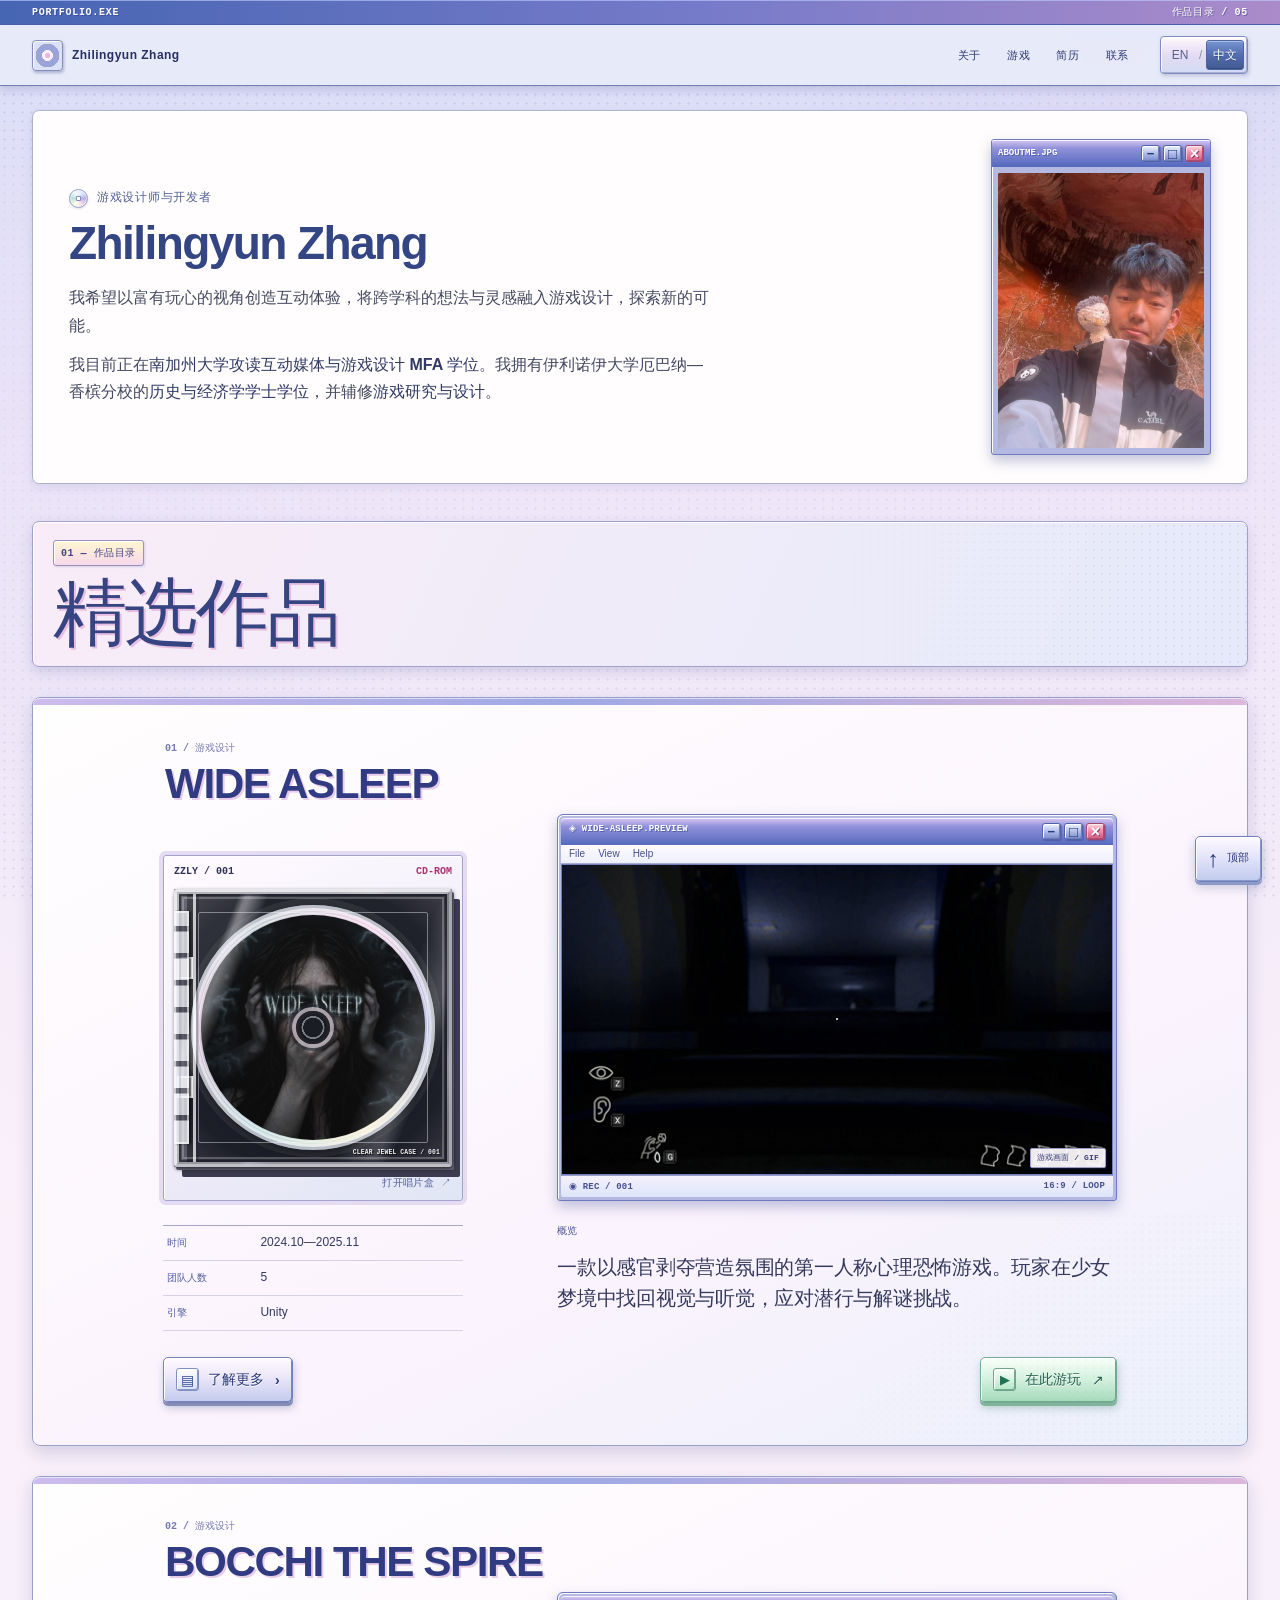
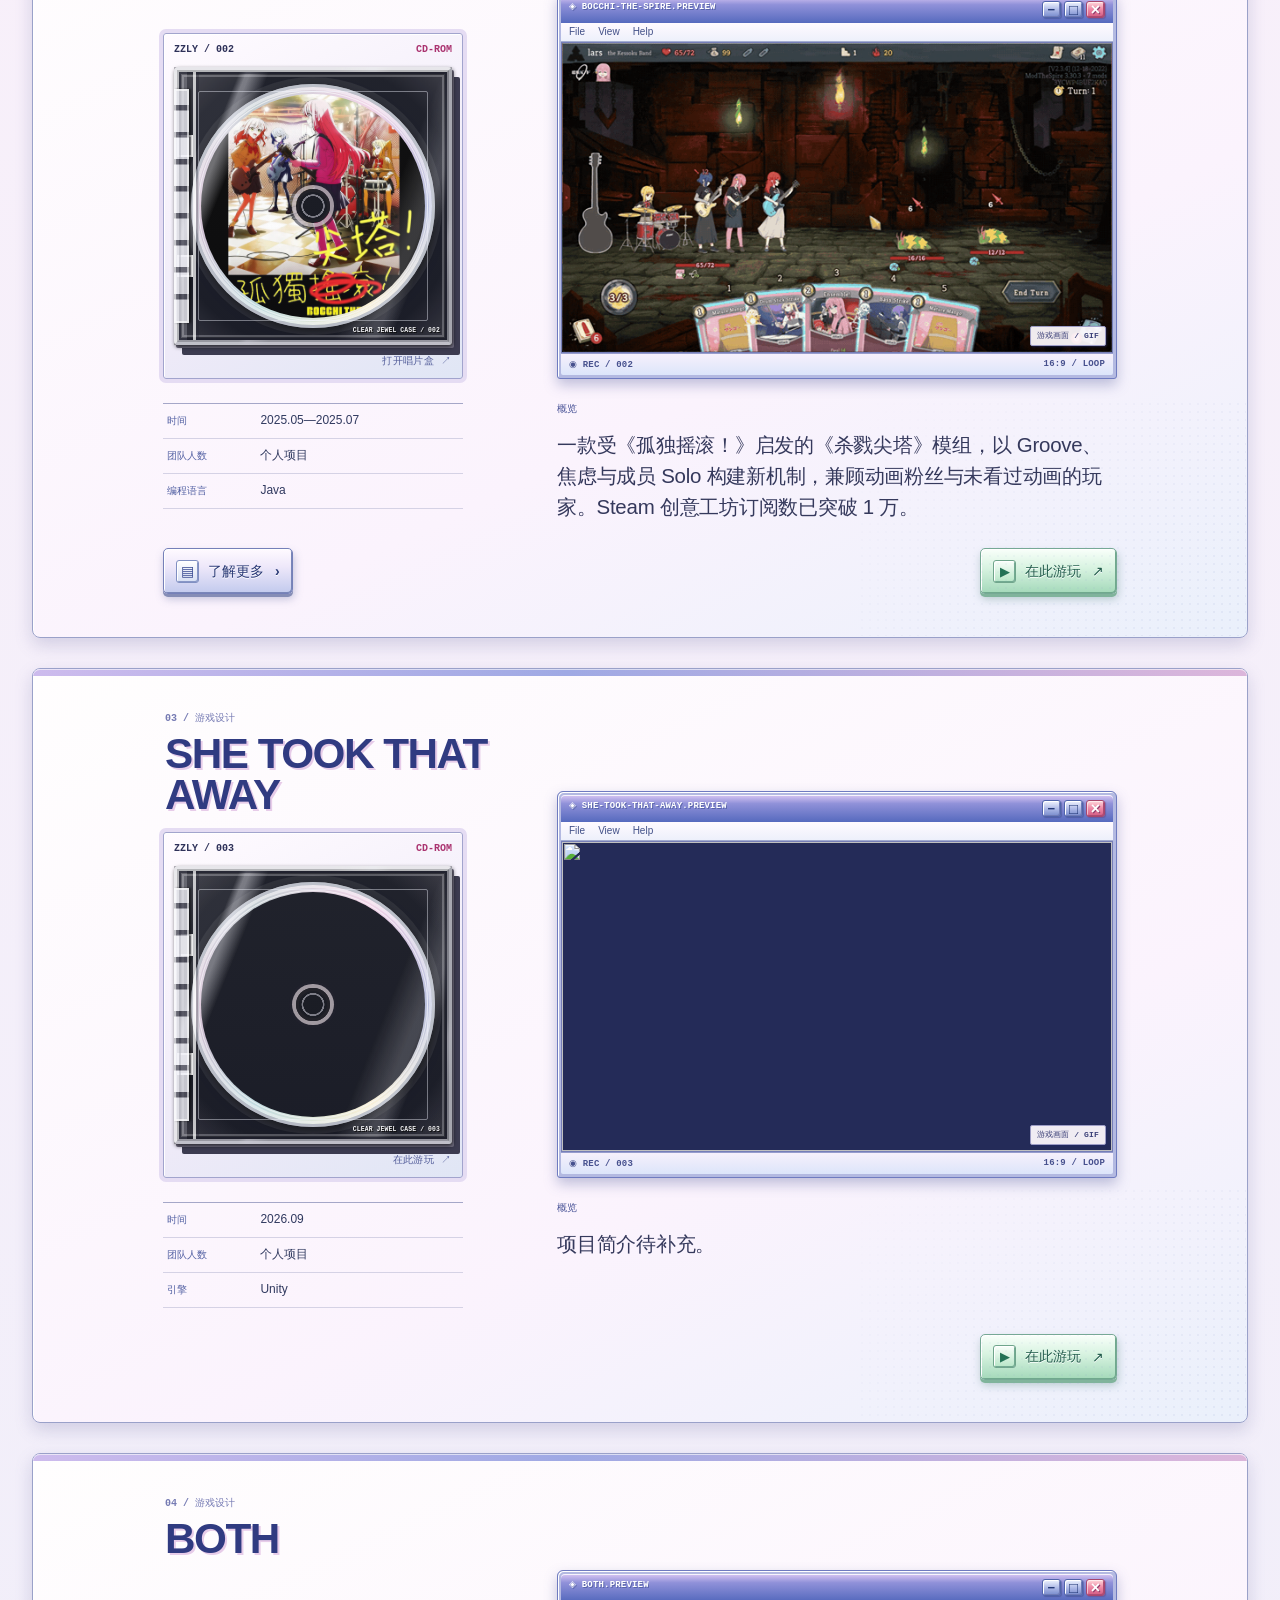
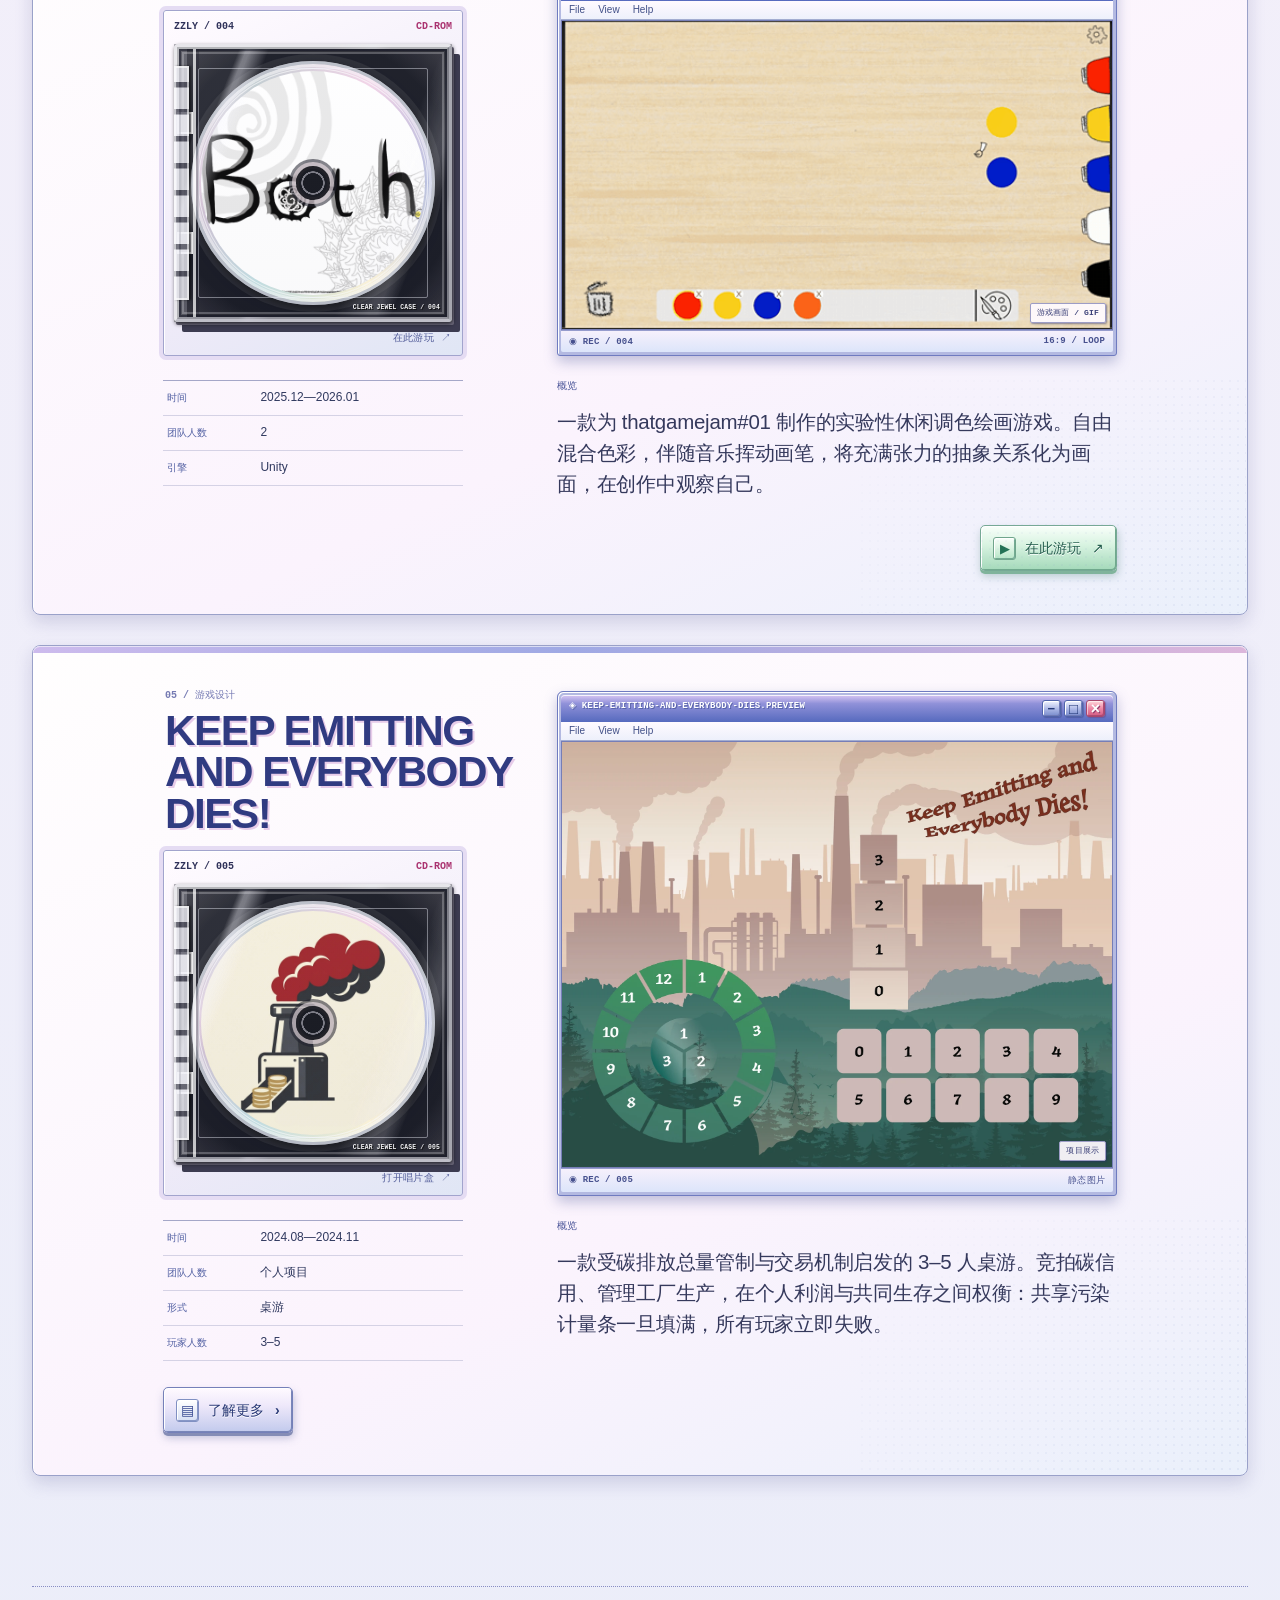
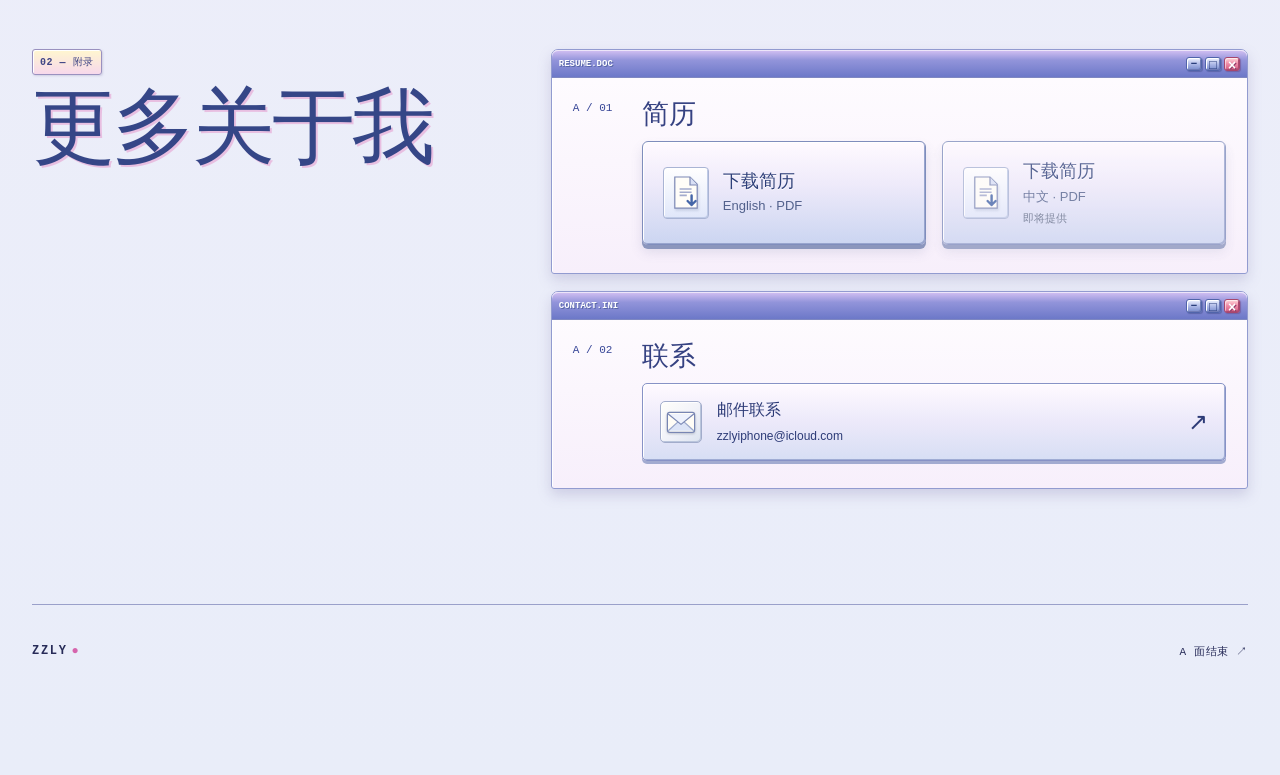
==== commit dfedf1ce: "Publish portfolio efeb117" ====
--- a/zh/index.html
+++ b/zh/index.html
@@ -1 +1 @@
-<!DOCTYPE html><html lang="zh"><head><meta charset="UTF-8"><meta name="viewport" content="width=device-width, initial-scale=1"><meta name="description" content="Zhilingyun Zhang — 专注关卡与玩法设计的游戏设计师与开发者，目前在 USC IMGD 攻读 MFA。"><meta name="theme-color" content="#d6d9f4"><title>Zhilingyun Zhang — Game Designer</title><link rel="icon" type="image/svg+xml" href="/favicon.svg"><link rel="stylesheet" href="/_astro/HomePage.DlemY-sb.css"><link rel="stylesheet" href="/_astro/ProjectFacts.BNRwk08-.css"></head><body id="page-top"><a class="skip-link" href="#main">跳转到正文</a><header class="site-header"><div class="header-system-bar"><div class="container system-bar-inner"><span>PORTFOLIO.EXE</span><span>作品目录 / 05</span></div></div><div class="container header-inner"><a class="brand" href="/zh/" aria-label="Zhilingyun Zhang — home"><span class="brand-symbol" aria-hidden="true">◎</span><span>Zhilingyun Zhang</span></a><nav class="main-nav" aria-label="主导航"><a href="/zh/#about">关于</a><a href="/zh/#work">游戏</a><a href="/zh/#resume">简历</a><a href="/zh/#contact">联系</a></nav><nav class="language-switch" aria-label="语言"><a class="language-option" href="/" lang="en" hreflang="en" aria-label="English">EN</a><span class="language-divider" aria-hidden="true">/</span><a class="language-option is-active" href="/zh/" lang="zh" hreflang="zh" aria-label="中文" aria-current="page">中文</a></nav></div></header><main id="main"><section class="profile-intro container" id="about" aria-labelledby="hero-title"><div class="profile-heading"><p class="profile-role"><span class="profile-disc" aria-hidden="true"></span><span>游戏设计师与开发者</span></p><h1 id="hero-title">Zhilingyun Zhang</h1></div><div class="profile-bio"><p>我希望以富有玩心的视角创造互动体验，将跨学科的想法与灵感融入游戏设计，探索新的可能。</p><p>我目前正在<strong>南加州大学攻读互动媒体与游戏设计 MFA 学位</strong>。我拥有伊利诺伊大学厄巴纳—香槟分校的<strong>历史与经济学学士学位</strong>，并辅修<strong>游戏研究与设计</strong>。</p></div><figure class="profile-portrait"><div class="profile-photo-bar" aria-hidden="true"><span>ABOUTME.JPG</span><span class="window-controls" aria-hidden="true"><span class="window-control window-control-min">−</span><span class="window-control window-control-max">□</span><span class="window-control window-control-close">×</span></span></div><img src="/images/about-me.jpg" alt="Zhilingyun Zhang 的户外照片，肩上有一只小企鹅玩偶。" width="1279" height="1706" fetchpriority="high"></figure></section><section class="work-section container" id="work" aria-labelledby="work-title"><div class="section-heading"><div><p class="section-index">01 — 作品目录</p><h2 id="work-title">精选作品</h2></div></div><div class="project-list"><article class="project-card theme-midnight project-card-featured"><div class="album-column"><div class="album-visual"><div class="album-heading"><span class="album-heading-index">01 / 游戏设计</span><h3><a class="project-title-link" data-eject-link href="/zh/projects/wide-asleep/">Wide Asleep</a></h3></div><div class="album-side"><span class="album-catalogue">ZZLY / 001 <span>CD-ROM</span></span><a class="album-link" data-eject-link href="/zh/projects/wide-asleep/" aria-label="查看案例: Wide Asleep"><div class="jewel-case theme-midnight" aria-hidden="true"><div class="case-tray"><span class="tray-ring"></span><div class="disc"><div class="disc-art disc-art-has-cover"><img class="disc-cover-image" src="/covers/wide-asleep.webp" alt="" width="1024" height="1024" loading="lazy" decoding="async"></div><span class="disc-hole"></span></div><span class="tray-notch tray-notch-a"></span><span class="tray-notch tray-notch-b"></span></div><div class="case-lid"><span class="lid-ridge"></span><span class="lid-reflection"></span><span class="lid-label">CLEAR JEWEL CASE / 001</span></div><span class="case-hinge"></span><span class="album-sticker album-sticker-a">PRESS PLAY<br>TO EXPLORE</span><span class="album-sticker album-sticker-b">SIDE A / 001</span></div></a><span class="album-instruction">打开唱片盒 ↗</span></div></div><div class="album-facts"><dl class="project-facts project-facts-card" aria-label="项目资料" data-astro-cid-mxtwmnon><div data-astro-cid-mxtwmnon><dt data-astro-cid-mxtwmnon>时间</dt><dd data-astro-cid-mxtwmnon>2024.10—2025.11</dd></div><div data-astro-cid-mxtwmnon><dt data-astro-cid-mxtwmnon>团队人数</dt><dd data-astro-cid-mxtwmnon>5</dd></div><div data-astro-cid-mxtwmnon><dt data-astro-cid-mxtwmnon>引擎</dt><dd data-astro-cid-mxtwmnon>Unity</dd></div></dl></div></div><div class="project-card-content"><div class="preview-case theme-midnight" aria-hidden="true"><div class="preview-titlebar"><span>◈ WIDE-ASLEEP.PREVIEW</span><span class="window-controls" aria-hidden="true"><span class="window-control window-control-min">−</span><span class="window-control window-control-max">□</span><span class="window-control window-control-close">×</span></span></div><div class="preview-menubar" aria-hidden="true"><span>File</span><span>View</span><span>Help</span></div><div class="preview-window"><picture class="preview-picture"><source media="(prefers-reduced-motion: reduce)" srcset="/previews/wide-asleep-still.jpg"><img src="/previews/wide-asleep.gif" alt="" width="960" height="540" loading="lazy" decoding="async"></picture><span class="preview-media-label">游戏画面 / GIF</span></div><div class="preview-status"><span>◉ REC / 001</span><span>16:9 / LOOP</span></div></div><div class="project-card-meta"><span class="project-overview-label">概览</span><p>一款以感官剥夺营造氛围的第一人称心理恐怖游戏。玩家在少女梦境中找回视觉与听觉，应对潜行与解谜挑战。</p></div></div><div class="project-card-actions"><a class="case-action" data-eject-link href="/zh/projects/wide-asleep/" aria-label="了解更多: Wide Asleep"><span class="action-icon action-icon-read" aria-hidden="true">▤</span><span>了解更多</span><span class="action-tail" aria-hidden="true">›</span></a><a class="play-action" href="https://drive.google.com/file/d/1WRaQo7KAQ1bxZdA0faS6riEHlHydYdph/view" target="_blank" rel="noopener noreferrer" aria-label="在此游玩: Wide Asleep (在新标签页打开)"><span class="action-icon action-icon-play" aria-hidden="true">▶</span><span>在此游玩</span><span class="action-tail" aria-hidden="true">↗</span></a></div></article><article class="project-card theme-cobalt "><div class="album-column"><div class="album-visual"><div class="album-heading"><span class="album-heading-index">02 / 游戏设计</span><h3><a class="project-title-link" data-eject-link href="/zh/projects/bocchi-the-spire/">Bocchi the Spire</a></h3></div><div class="album-side"><span class="album-catalogue">ZZLY / 002 <span>CD-ROM</span></span><a class="album-link" data-eject-link href="/zh/projects/bocchi-the-spire/" aria-label="查看案例: Bocchi the Spire"><div class="jewel-case theme-cobalt" aria-hidden="true"><div class="case-tray"><span class="tray-ring"></span><div class="disc"><div class="disc-art disc-art-has-cover"><img class="disc-cover-image" src="/covers/bocchi-the-spire.webp" alt="" width="1024" height="1024" loading="lazy" decoding="async"></div><span class="disc-hole"></span></div><span class="tray-notch tray-notch-a"></span><span class="tray-notch tray-notch-b"></span></div><div class="case-lid"><span class="lid-ridge"></span><span class="lid-reflection"></span><span class="lid-label">CLEAR JEWEL CASE / 002</span></div><span class="case-hinge"></span><span class="album-sticker album-sticker-a">PRESS PLAY<br>TO EXPLORE</span><span class="album-sticker album-sticker-b">SIDE A / 002</span></div></a><span class="album-instruction">打开唱片盒 ↗</span></div></div><div class="album-facts"><dl class="project-facts project-facts-card" aria-label="项目资料" data-astro-cid-mxtwmnon><div data-astro-cid-mxtwmnon><dt data-astro-cid-mxtwmnon>时间</dt><dd data-astro-cid-mxtwmnon>2025.05—2025.07</dd></div><div data-astro-cid-mxtwmnon><dt data-astro-cid-mxtwmnon>团队人数</dt><dd data-astro-cid-mxtwmnon>个人项目</dd></div><div data-astro-cid-mxtwmnon><dt data-astro-cid-mxtwmnon>编程语言</dt><dd data-astro-cid-mxtwmnon>Java</dd></div></dl></div></div><div class="project-card-content"><div class="preview-case theme-cobalt" aria-hidden="true"><div class="preview-titlebar"><span>◈ BOCCHI-THE-SPIRE.PREVIEW</span><span class="window-controls" aria-hidden="true"><span class="window-control window-control-min">−</span><span class="window-control window-control-max">□</span><span class="window-control window-control-close">×</span></span></div><div class="preview-menubar" aria-hidden="true"><span>File</span><span>View</span><span>Help</span></div><div class="preview-window"><picture class="preview-picture"><source media="(prefers-reduced-motion: reduce)" srcset="/previews/bocchi-the-spire-still.jpg"><img src="/previews/bocchi-the-spire.gif" alt="" width="960" height="540" loading="lazy" decoding="async"></picture><span class="preview-media-label">游戏画面 / GIF</span></div><div class="preview-status"><span>◉ REC / 002</span><span>16:9 / LOOP</span></div></div><div class="project-card-meta"><span class="project-overview-label">概览</span><p>一款受《孤独摇滚！》启发的《杀戮尖塔》模组，以 Groove、焦虑与成员 Solo 构建新机制，兼顾动画粉丝与未看过动画的玩家。Steam 创意工坊订阅数已突破 1 万。</p></div></div><div class="project-card-actions"><a class="case-action" data-eject-link href="/zh/projects/bocchi-the-spire/" aria-label="了解更多: Bocchi the Spire"><span class="action-icon action-icon-read" aria-hidden="true">▤</span><span>了解更多</span><span class="action-tail" aria-hidden="true">›</span></a><a class="play-action" href="https://steamcommunity.com/sharedfiles/filedetails/?id=3529319023" target="_blank" rel="noopener noreferrer" aria-label="在此游玩: Bocchi the Spire (在新标签页打开)"><span class="action-icon action-icon-play" aria-hidden="true">▶</span><span>在此游玩</span><span class="action-tail" aria-hidden="true">↗</span></a></div></article><article class="project-card theme-violet "><div class="album-column"><div class="album-visual"><div class="album-heading"><span class="album-heading-index">03 / 游戏设计</span><h3><a class="project-title-link" target="_blank" rel="noopener noreferrer" href="https://zzly.itch.io/she-took-that-away">She Took That Away</a></h3></div><div class="album-side"><span class="album-catalogue">ZZLY / 003 <span>CD-ROM</span></span><a class="album-link" target="_blank" rel="noopener noreferrer" href="https://zzly.itch.io/she-took-that-away" aria-label="在此游玩: She Took That Away (在新标签页打开)"><div class="jewel-case theme-violet" aria-hidden="true"><div class="case-tray"><span class="tray-ring"></span><div class="disc"><div class="disc-art disc-art-has-cover"><img class="disc-cover-image" src="/covers/she-took-that-away.webp" alt="" width="1024" height="1024" loading="lazy" decoding="async"></div><span class="disc-hole"></span></div><span class="tray-notch tray-notch-a"></span><span class="tray-notch tray-notch-b"></span></div><div class="case-lid"><span class="lid-ridge"></span><span class="lid-reflection"></span><span class="lid-label">CLEAR JEWEL CASE / 003</span></div><span class="case-hinge"></span><span class="album-sticker album-sticker-a">PRESS PLAY<br>TO EXPLORE</span><span class="album-sticker album-sticker-b">SIDE A / 003</span></div></a><span class="album-instruction">在此游玩 ↗</span></div></div><div class="album-facts"><dl class="project-facts project-facts-card" aria-label="项目资料" data-astro-cid-mxtwmnon><div data-astro-cid-mxtwmnon><dt data-astro-cid-mxtwmnon>时间</dt><dd data-astro-cid-mxtwmnon>2026.09</dd></div><div data-astro-cid-mxtwmnon><dt data-astro-cid-mxtwmnon>团队人数</dt><dd data-astro-cid-mxtwmnon>个人项目</dd></div><div data-astro-cid-mxtwmnon><dt data-astro-cid-mxtwmnon>引擎</dt><dd data-astro-cid-mxtwmnon>Unity</dd></div></dl></div></div><div class="project-card-content"><div class="preview-case theme-violet" aria-hidden="true"><div class="preview-titlebar"><span>◈ SHE-TOOK-THAT-AWAY.PREVIEW</span><span class="window-controls" aria-hidden="true"><span class="window-control window-control-min">−</span><span class="window-control window-control-max">□</span><span class="window-control window-control-close">×</span></span></div><div class="preview-menubar" aria-hidden="true"><span>File</span><span>View</span><span>Help</span></div><div class="preview-window"><picture class="preview-picture"><source media="(prefers-reduced-motion: reduce)" srcset="/previews/she-took-that-away-still.jpg"><img src="/previews/she-took-that-away.gif" alt="" width="960" height="540" loading="lazy" decoding="async"></picture><span class="preview-media-label">游戏画面 / GIF</span></div><div class="preview-status"><span>◉ REC / 003</span><span>16:9 / LOOP</span></div></div><div class="project-card-meta"><span class="project-overview-label">概览</span><p>项目简介待补充。</p></div></div><div class="project-card-actions"><a class="play-action" href="https://zzly.itch.io/she-took-that-away" target="_blank" rel="noopener noreferrer" aria-label="在此游玩: She Took That Away (在新标签页打开)"><span class="action-icon action-icon-play" aria-hidden="true">▶</span><span>在此游玩</span><span class="action-tail" aria-hidden="true">↗</span></a></div></article><article class="project-card theme-coral "><div class="album-column"><div class="album-visual"><div class="album-heading"><span class="album-heading-index">04 / 游戏设计</span><h3><a class="project-title-link" target="_blank" rel="noopener noreferrer" href="https://zzly.itch.io/both">BOTH</a></h3></div><div class="album-side"><span class="album-catalogue">ZZLY / 004 <span>CD-ROM</span></span><a class="album-link" target="_blank" rel="noopener noreferrer" href="https://zzly.itch.io/both" aria-label="在此游玩: BOTH (在新标签页打开)"><div class="jewel-case theme-coral" aria-hidden="true"><div class="case-tray"><span class="tray-ring"></span><div class="disc"><div class="disc-art disc-art-has-cover"><img class="disc-cover-image" src="/covers/both.png" alt="" width="1024" height="1024" loading="lazy" decoding="async"></div><span class="disc-hole"></span></div><span class="tray-notch tray-notch-a"></span><span class="tray-notch tray-notch-b"></span></div><div class="case-lid"><span class="lid-ridge"></span><span class="lid-reflection"></span><span class="lid-label">CLEAR JEWEL CASE / 004</span></div><span class="case-hinge"></span><span class="album-sticker album-sticker-a">PRESS PLAY<br>TO EXPLORE</span><span class="album-sticker album-sticker-b">SIDE A / 004</span></div></a><span class="album-instruction">在此游玩 ↗</span></div></div><div class="album-facts"><dl class="project-facts project-facts-card" aria-label="项目资料" data-astro-cid-mxtwmnon><div data-astro-cid-mxtwmnon><dt data-astro-cid-mxtwmnon>时间</dt><dd data-astro-cid-mxtwmnon>2025.12—2026.01</dd></div><div data-astro-cid-mxtwmnon><dt data-astro-cid-mxtwmnon>团队人数</dt><dd data-astro-cid-mxtwmnon>2</dd></div><div data-astro-cid-mxtwmnon><dt data-astro-cid-mxtwmnon>引擎</dt><dd data-astro-cid-mxtwmnon>Unity</dd></div></dl></div></div><div class="project-card-content"><div class="preview-case theme-coral" aria-hidden="true"><div class="preview-titlebar"><span>◈ BOTH.PREVIEW</span><span class="window-controls" aria-hidden="true"><span class="window-control window-control-min">−</span><span class="window-control window-control-max">□</span><span class="window-control window-control-close">×</span></span></div><div class="preview-menubar" aria-hidden="true"><span>File</span><span>View</span><span>Help</span></div><div class="preview-window"><picture class="preview-picture"><source media="(prefers-reduced-motion: reduce)" srcset="/previews/both-still.jpg"><img src="/previews/both.gif" alt="" width="960" height="540" loading="lazy" decoding="async"></picture><span class="preview-media-label">游戏画面 / GIF</span></div><div class="preview-status"><span>◉ REC / 004</span><span>16:9 / LOOP</span></div></div><div class="project-card-meta"><span class="project-overview-label">概览</span><p>一款为 thatgamejam#01 制作的实验性休闲调色绘画游戏。自由混合色彩，伴随音乐挥动画笔，将充满张力的抽象关系化为画面，在创作中观察自己。</p></div></div><div class="project-card-actions"><a class="play-action" href="https://zzly.itch.io/both" target="_blank" rel="noopener noreferrer" aria-label="在此游玩: BOTH (在新标签页打开)"><span class="action-icon action-icon-play" aria-hidden="true">▶</span><span>在此游玩</span><span class="action-tail" aria-hidden="true">↗</span></a></div></article><article class="project-card theme-mint "><div class="album-column"><div class="album-visual"><div class="album-heading"><span class="album-heading-index">05 / 游戏设计</span><h3><a class="project-title-link" data-eject-link href="/zh/projects/keep-emitting-and-everybody-dies/">Keep Emitting and EVERYBODY Dies!</a></h3></div><div class="album-side"><span class="album-catalogue">ZZLY / 005 <span>CD-ROM</span></span><a class="album-link" data-eject-link href="/zh/projects/keep-emitting-and-everybody-dies/" aria-label="查看案例: Keep Emitting and EVERYBODY Dies!"><div class="jewel-case theme-mint" aria-hidden="true"><div class="case-tray"><span class="tray-ring"></span><div class="disc"><div class="disc-art disc-art-has-cover"><img class="disc-cover-image" src="/covers/keed.webp" alt="" width="1024" height="1024" loading="lazy" decoding="async"></div><span class="disc-hole"></span></div><span class="tray-notch tray-notch-a"></span><span class="tray-notch tray-notch-b"></span></div><div class="case-lid"><span class="lid-ridge"></span><span class="lid-reflection"></span><span class="lid-label">CLEAR JEWEL CASE / 005</span></div><span class="case-hinge"></span><span class="album-sticker album-sticker-a">PRESS PLAY<br>TO EXPLORE</span><span class="album-sticker album-sticker-b">SIDE A / 005</span></div></a><span class="album-instruction">打开唱片盒 ↗</span></div></div><div class="album-facts"><dl class="project-facts project-facts-card" aria-label="项目资料" data-astro-cid-mxtwmnon><div data-astro-cid-mxtwmnon><dt data-astro-cid-mxtwmnon>时间</dt><dd data-astro-cid-mxtwmnon>2024.08—2024.11</dd></div><div data-astro-cid-mxtwmnon><dt data-astro-cid-mxtwmnon>团队人数</dt><dd data-astro-cid-mxtwmnon>个人项目</dd></div><div data-astro-cid-mxtwmnon><dt data-astro-cid-mxtwmnon>形式</dt><dd data-astro-cid-mxtwmnon>桌游</dd></div><div data-astro-cid-mxtwmnon><dt data-astro-cid-mxtwmnon>玩家人数</dt><dd data-astro-cid-mxtwmnon>3–5</dd></div></dl></div></div><div class="project-card-content"><div class="preview-case theme-mint" aria-hidden="true"><div class="preview-titlebar"><span>◈ KEEP-EMITTING-AND-EVERYBODY-DIES.PREVIEW</span><span class="window-controls" aria-hidden="true"><span class="window-control window-control-min">−</span><span class="window-control window-control-max">□</span><span class="window-control window-control-close">×</span></span></div><div class="preview-menubar" aria-hidden="true"><span>File</span><span>View</span><span>Help</span></div><div class="preview-window" style="aspect-ratio:1650 / 1275"><img class="preview-poster" src="/media/keed/game-board.webp" alt="" width="1650" height="1275" loading="lazy" decoding="async"><span class="preview-media-label">项目展示</span></div><div class="preview-status"><span>◉ REC / 005</span><span>静态图片</span></div></div><div class="project-card-meta"><span class="project-overview-label">概览</span><p>一款受碳排放总量管制与交易机制启发的 3–5 人桌游。竞拍碳信用、管理工厂生产，在个人利润与共同生存之间权衡：共享污染计量条一旦填满，所有玩家立即失败。</p></div></div><div class="project-card-actions"><a class="case-action" data-eject-link href="/zh/projects/keep-emitting-and-everybody-dies/" aria-label="了解更多: Keep Emitting and EVERYBODY Dies!"><span class="action-icon action-icon-read" aria-hidden="true">▤</span><span>了解更多</span><span class="action-tail" aria-hidden="true">›</span></a></div></article></div></section><section class="info-section container" aria-label="简历与联系"><div class="info-intro"><p class="section-index">02 — 附录</p><h2>更多关于我</h2></div><div class="info-panels"><article id="resume" class="info-panel"><div class="info-panel-window-bar" aria-hidden="true"><span>RESUME.DOC</span><span class="window-controls" aria-hidden="true"><span class="window-control window-control-min">−</span><span class="window-control window-control-max">□</span><span class="window-control window-control-close">×</span></span></div><span class="panel-number">A / 01</span><div><h3>简历</h3><div class="resume-downloads" data-astro-cid-pzrhnwwb><button class="resume-download" type="button" disabled title="即将提供" aria-label="下载简历 — English (即将提供)" data-astro-cid-pzrhnwwb="true"><span class="resume-download-icon" aria-hidden="true" data-astro-cid-pzrhnwwb><svg viewBox="0 0 40 44" fill="none" data-astro-cid-pzrhnwwb><path d="M6 2h19l9 9v30H6z" fill="#fffdf8" stroke="#7c88b4" stroke-width="1.5" data-astro-cid-pzrhnwwb></path><path d="M25 2v10h9" fill="#d8dff5" stroke="#7c88b4" stroke-width="1.5" data-astro-cid-pzrhnwwb></path><path d="M12 17h15M12 21h15M12 25h9" stroke="#a3abcd" stroke-width="2" data-astro-cid-pzrhnwwb></path><path d="M27 25v12m-5-5 5 5 5-5" stroke="#4566a8" stroke-width="3" stroke-linecap="round" stroke-linejoin="round" data-astro-cid-pzrhnwwb></path></svg></span><span class="resume-download-copy" data-astro-cid-pzrhnwwb><strong data-astro-cid-pzrhnwwb>下载简历</strong><span data-astro-cid-pzrhnwwb><span lang="en" data-astro-cid-pzrhnwwb>English</span> · PDF</span><small data-astro-cid-pzrhnwwb>即将提供</small></span></button><button class="resume-download" type="button" disabled title="即将提供" aria-label="下载简历 — 中文 (即将提供)" data-astro-cid-pzrhnwwb="true"><span class="resume-download-icon" aria-hidden="true" data-astro-cid-pzrhnwwb><svg viewBox="0 0 40 44" fill="none" data-astro-cid-pzrhnwwb><path d="M6 2h19l9 9v30H6z" fill="#fffdf8" stroke="#7c88b4" stroke-width="1.5" data-astro-cid-pzrhnwwb></path><path d="M25 2v10h9" fill="#d8dff5" stroke="#7c88b4" stroke-width="1.5" data-astro-cid-pzrhnwwb></path><path d="M12 17h15M12 21h15M12 25h9" stroke="#a3abcd" stroke-width="2" data-astro-cid-pzrhnwwb></path><path d="M27 25v12m-5-5 5 5 5-5" stroke="#4566a8" stroke-width="3" stroke-linecap="round" stroke-linejoin="round" data-astro-cid-pzrhnwwb></path></svg></span><span class="resume-download-copy" data-astro-cid-pzrhnwwb><strong data-astro-cid-pzrhnwwb>下载简历</strong><span data-astro-cid-pzrhnwwb><span lang="zh" data-astro-cid-pzrhnwwb>中文</span> · PDF</span><small data-astro-cid-pzrhnwwb>即将提供</small></span></button></div></div></article><article id="contact" class="info-panel"><div class="info-panel-window-bar" aria-hidden="true"><span>CONTACT.INI</span><span class="window-controls" aria-hidden="true"><span class="window-control window-control-min">−</span><span class="window-control window-control-max">□</span><span class="window-control window-control-close">×</span></span></div><span class="panel-number">A / 02</span><div><h3>联系</h3><a class="external-link contact-email" href="mailto:zzlyiphone@icloud.com" aria-label="邮件联系: zzlyiphone@icloud.com (打开邮件应用)" data-astro-cid-vlqzbgfz><span class="external-link-icon" aria-hidden="true" data-astro-cid-vlqzbgfz><svg viewBox="0 0 40 40" fill="none" data-astro-cid-vlqzbgfz><rect x="3" y="8" width="34" height="25" rx="3" fill="#fffdf6" stroke="#7886b3" stroke-width="1.5" data-astro-cid-vlqzbgfz></rect><path d="m4 31 12-11h8l12 11" fill="#dce4f7" stroke="#9ba8cb" stroke-width="1.5" data-astro-cid-vlqzbgfz></path><path d="m4 10 16 13 16-13" fill="#eef2fd" stroke="#7886b3" stroke-width="1.5" stroke-linejoin="round" data-astro-cid-vlqzbgfz></path></svg></span><span class="external-link-copy" data-astro-cid-vlqzbgfz><strong data-astro-cid-vlqzbgfz>邮件联系</strong><small data-astro-cid-vlqzbgfz>zzlyiphone@icloud.com</small></span><span class="external-link-arrow" aria-hidden="true" data-astro-cid-vlqzbgfz>↗</span></a></div></article></div></section></main><footer class="site-footer container"><span class="footer-mark">ZZLY<span class="footer-dot">●</span></span><a href="/zh/">A 面结束 <span aria-hidden="true">↗</span></a></footer><a class="back-to-top" href="#page-top" aria-label="返回顶部" title="返回顶部"><span class="back-to-top-icon" aria-hidden="true">↑</span><span>顶部</span></a></body></html><script type="module">var e=window.matchMedia(`(prefers-reduced-motion: reduce)`),t=document.querySelectorAll(`[data-eject-link]`),n=!1;for(let r of t)r.addEventListener(`click`,t=>{if(n||t.defaultPrevented||t.button!==0||t.metaKey||t.ctrlKey||t.shiftKey||t.altKey||e.matches)return;let i=r.closest(`.project-card`);i&&(t.preventDefault(),n=!0,i.classList.add(`is-ejecting`),window.setTimeout(()=>{window.location.assign(r.href)},430))});window.addEventListener(`pageshow`,()=>{n=!1,document.querySelectorAll(`.project-card.is-ejecting`).forEach(e=>e.classList.remove(`is-ejecting`))});</script>+<!DOCTYPE html><html lang="zh"><head><meta charset="UTF-8"><meta name="viewport" content="width=device-width, initial-scale=1"><meta name="description" content="Zhilingyun Zhang — 专注关卡与玩法设计的游戏设计师与开发者，目前在 USC IMGD 攻读 MFA。"><meta name="theme-color" content="#d6d9f4"><title>Zhilingyun Zhang — Game Designer</title><link rel="icon" type="image/svg+xml" href="/favicon.svg"><link rel="stylesheet" href="/_astro/HomePage.DlemY-sb.css"><link rel="stylesheet" href="/_astro/ProjectFacts.BNRwk08-.css"></head><body id="page-top"><a class="skip-link" href="#main">跳转到正文</a><header class="site-header"><div class="header-system-bar"><div class="container system-bar-inner"><span>PORTFOLIO.EXE</span><span>作品目录 / 05</span></div></div><div class="container header-inner"><a class="brand" href="/zh/" aria-label="Zhilingyun Zhang — home"><span class="brand-symbol" aria-hidden="true">◎</span><span>Zhilingyun Zhang</span></a><nav class="main-nav" aria-label="主导航"><a href="/zh/#about">关于</a><a href="/zh/#work">游戏</a><a href="/zh/#resume">简历</a><a href="/zh/#contact">联系</a></nav><nav class="language-switch" aria-label="语言"><a class="language-option" href="/" lang="en" hreflang="en" aria-label="English">EN</a><span class="language-divider" aria-hidden="true">/</span><a class="language-option is-active" href="/zh/" lang="zh" hreflang="zh" aria-label="中文" aria-current="page">中文</a></nav></div></header><main id="main"><section class="profile-intro container" id="about" aria-labelledby="hero-title"><div class="profile-heading"><p class="profile-role"><span class="profile-disc" aria-hidden="true"></span><span>游戏设计师与开发者</span></p><h1 id="hero-title">Zhilingyun Zhang</h1></div><div class="profile-bio"><p>我希望以富有玩心的视角创造互动体验，将跨学科的想法与灵感融入游戏设计，探索新的可能。</p><p>我目前正在<strong>南加州大学攻读互动媒体与游戏设计 MFA 学位</strong>。我拥有伊利诺伊大学厄巴纳—香槟分校的<strong>历史与经济学学士学位</strong>，并辅修<strong>游戏研究与设计</strong>。</p></div><figure class="profile-portrait"><div class="profile-photo-bar" aria-hidden="true"><span>ABOUTME.JPG</span><span class="window-controls" aria-hidden="true"><span class="window-control window-control-min">−</span><span class="window-control window-control-max">□</span><span class="window-control window-control-close">×</span></span></div><img src="/images/about-me.jpg" alt="Zhilingyun Zhang 的户外照片，肩上有一只小企鹅玩偶。" width="1279" height="1706" fetchpriority="high"></figure></section><section class="work-section container" id="work" aria-labelledby="work-title"><div class="section-heading"><div><p class="section-index">01 — 作品目录</p><h2 id="work-title">精选作品</h2></div></div><div class="project-list"><article class="project-card theme-midnight project-card-featured"><div class="album-column"><div class="album-visual"><div class="album-heading"><span class="album-heading-index">01 / 游戏设计</span><h3><a class="project-title-link" data-eject-link href="/zh/projects/wide-asleep/">Wide Asleep</a></h3></div><div class="album-side"><span class="album-catalogue">ZZLY / 001 <span>CD-ROM</span></span><a class="album-link" data-eject-link href="/zh/projects/wide-asleep/" aria-label="查看案例: Wide Asleep"><div class="jewel-case theme-midnight" aria-hidden="true"><div class="case-tray"><span class="tray-ring"></span><div class="disc"><div class="disc-art disc-art-has-cover"><img class="disc-cover-image" src="/covers/wide-asleep.webp" alt="" width="1024" height="1024" loading="lazy" decoding="async"></div><span class="disc-hole"></span></div><span class="tray-notch tray-notch-a"></span><span class="tray-notch tray-notch-b"></span></div><div class="case-lid"><span class="lid-ridge"></span><span class="lid-reflection"></span><span class="lid-label">CLEAR JEWEL CASE / 001</span></div><span class="case-hinge"></span><span class="album-sticker album-sticker-a">PRESS PLAY<br>TO EXPLORE</span><span class="album-sticker album-sticker-b">SIDE A / 001</span></div></a><span class="album-instruction">打开唱片盒 ↗</span></div></div><div class="album-facts"><dl class="project-facts project-facts-card" aria-label="项目资料" data-astro-cid-mxtwmnon><div data-astro-cid-mxtwmnon><dt data-astro-cid-mxtwmnon>时间</dt><dd data-astro-cid-mxtwmnon>2024.10—2025.11</dd></div><div data-astro-cid-mxtwmnon><dt data-astro-cid-mxtwmnon>团队人数</dt><dd data-astro-cid-mxtwmnon>5</dd></div><div data-astro-cid-mxtwmnon><dt data-astro-cid-mxtwmnon>引擎</dt><dd data-astro-cid-mxtwmnon>Unity</dd></div></dl></div></div><div class="project-card-content"><div class="preview-case theme-midnight" aria-hidden="true"><div class="preview-titlebar"><span>◈ WIDE-ASLEEP.PREVIEW</span><span class="window-controls" aria-hidden="true"><span class="window-control window-control-min">−</span><span class="window-control window-control-max">□</span><span class="window-control window-control-close">×</span></span></div><div class="preview-menubar" aria-hidden="true"><span>File</span><span>View</span><span>Help</span></div><div class="preview-window"><picture class="preview-picture"><source media="(prefers-reduced-motion: reduce)" srcset="/previews/wide-asleep-still.jpg"><img src="/previews/wide-asleep.gif" alt="" width="960" height="540" loading="lazy" decoding="async"></picture><span class="preview-media-label">游戏画面 / GIF</span></div><div class="preview-status"><span>◉ REC / 001</span><span>16:9 / LOOP</span></div></div><div class="project-card-meta"><span class="project-overview-label">概览</span><p>一款以感官剥夺营造氛围的第一人称心理恐怖游戏。玩家在少女梦境中找回视觉与听觉，应对潜行与解谜挑战。</p></div></div><div class="project-card-actions"><a class="case-action" data-eject-link href="/zh/projects/wide-asleep/" aria-label="了解更多: Wide Asleep"><span class="action-icon action-icon-read" aria-hidden="true">▤</span><span>了解更多</span><span class="action-tail" aria-hidden="true">›</span></a><a class="play-action" href="https://drive.google.com/file/d/1WRaQo7KAQ1bxZdA0faS6riEHlHydYdph/view" target="_blank" rel="noopener noreferrer" aria-label="在此游玩: Wide Asleep (在新标签页打开)"><span class="action-icon action-icon-play" aria-hidden="true">▶</span><span>在此游玩</span><span class="action-tail" aria-hidden="true">↗</span></a></div></article><article class="project-card theme-cobalt "><div class="album-column"><div class="album-visual"><div class="album-heading"><span class="album-heading-index">02 / 游戏设计</span><h3><a class="project-title-link" data-eject-link href="/zh/projects/bocchi-the-spire/">Bocchi the Spire</a></h3></div><div class="album-side"><span class="album-catalogue">ZZLY / 002 <span>CD-ROM</span></span><a class="album-link" data-eject-link href="/zh/projects/bocchi-the-spire/" aria-label="查看案例: Bocchi the Spire"><div class="jewel-case theme-cobalt" aria-hidden="true"><div class="case-tray"><span class="tray-ring"></span><div class="disc"><div class="disc-art disc-art-has-cover"><img class="disc-cover-image" src="/covers/bocchi-the-spire.webp" alt="" width="1024" height="1024" loading="lazy" decoding="async"></div><span class="disc-hole"></span></div><span class="tray-notch tray-notch-a"></span><span class="tray-notch tray-notch-b"></span></div><div class="case-lid"><span class="lid-ridge"></span><span class="lid-reflection"></span><span class="lid-label">CLEAR JEWEL CASE / 002</span></div><span class="case-hinge"></span><span class="album-sticker album-sticker-a">PRESS PLAY<br>TO EXPLORE</span><span class="album-sticker album-sticker-b">SIDE A / 002</span></div></a><span class="album-instruction">打开唱片盒 ↗</span></div></div><div class="album-facts"><dl class="project-facts project-facts-card" aria-label="项目资料" data-astro-cid-mxtwmnon><div data-astro-cid-mxtwmnon><dt data-astro-cid-mxtwmnon>时间</dt><dd data-astro-cid-mxtwmnon>2025.05—2025.07</dd></div><div data-astro-cid-mxtwmnon><dt data-astro-cid-mxtwmnon>团队人数</dt><dd data-astro-cid-mxtwmnon>个人项目</dd></div><div data-astro-cid-mxtwmnon><dt data-astro-cid-mxtwmnon>编程语言</dt><dd data-astro-cid-mxtwmnon>Java</dd></div></dl></div></div><div class="project-card-content"><div class="preview-case theme-cobalt" aria-hidden="true"><div class="preview-titlebar"><span>◈ BOCCHI-THE-SPIRE.PREVIEW</span><span class="window-controls" aria-hidden="true"><span class="window-control window-control-min">−</span><span class="window-control window-control-max">□</span><span class="window-control window-control-close">×</span></span></div><div class="preview-menubar" aria-hidden="true"><span>File</span><span>View</span><span>Help</span></div><div class="preview-window"><picture class="preview-picture"><source media="(prefers-reduced-motion: reduce)" srcset="/previews/bocchi-the-spire-still.jpg"><img src="/previews/bocchi-the-spire.gif" alt="" width="960" height="540" loading="lazy" decoding="async"></picture><span class="preview-media-label">游戏画面 / GIF</span></div><div class="preview-status"><span>◉ REC / 002</span><span>16:9 / LOOP</span></div></div><div class="project-card-meta"><span class="project-overview-label">概览</span><p>一款受《孤独摇滚！》启发的《杀戮尖塔》模组，以 Groove、焦虑与成员 Solo 构建新机制，兼顾动画粉丝与未看过动画的玩家。Steam 创意工坊订阅数已突破 1 万。</p></div></div><div class="project-card-actions"><a class="case-action" data-eject-link href="/zh/projects/bocchi-the-spire/" aria-label="了解更多: Bocchi the Spire"><span class="action-icon action-icon-read" aria-hidden="true">▤</span><span>了解更多</span><span class="action-tail" aria-hidden="true">›</span></a><a class="play-action" href="https://steamcommunity.com/sharedfiles/filedetails/?id=3529319023" target="_blank" rel="noopener noreferrer" aria-label="在此游玩: Bocchi the Spire (在新标签页打开)"><span class="action-icon action-icon-play" aria-hidden="true">▶</span><span>在此游玩</span><span class="action-tail" aria-hidden="true">↗</span></a></div></article><article class="project-card theme-violet "><div class="album-column"><div class="album-visual"><div class="album-heading"><span class="album-heading-index">03 / 游戏设计</span><h3><a class="project-title-link" target="_blank" rel="noopener noreferrer" href="https://zzly.itch.io/she-took-that-away">She Took That Away</a></h3></div><div class="album-side"><span class="album-catalogue">ZZLY / 003 <span>CD-ROM</span></span><a class="album-link" target="_blank" rel="noopener noreferrer" href="https://zzly.itch.io/she-took-that-away" aria-label="在此游玩: She Took That Away (在新标签页打开)"><div class="jewel-case theme-violet" aria-hidden="true"><div class="case-tray"><span class="tray-ring"></span><div class="disc"><div class="disc-art disc-art-has-cover"><img class="disc-cover-image" src="/covers/she-took-that-away.webp" alt="" width="1024" height="1024" loading="lazy" decoding="async"></div><span class="disc-hole"></span></div><span class="tray-notch tray-notch-a"></span><span class="tray-notch tray-notch-b"></span></div><div class="case-lid"><span class="lid-ridge"></span><span class="lid-reflection"></span><span class="lid-label">CLEAR JEWEL CASE / 003</span></div><span class="case-hinge"></span><span class="album-sticker album-sticker-a">PRESS PLAY<br>TO EXPLORE</span><span class="album-sticker album-sticker-b">SIDE A / 003</span></div></a><span class="album-instruction">在此游玩 ↗</span></div></div><div class="album-facts"><dl class="project-facts project-facts-card" aria-label="项目资料" data-astro-cid-mxtwmnon><div data-astro-cid-mxtwmnon><dt data-astro-cid-mxtwmnon>时间</dt><dd data-astro-cid-mxtwmnon>2026.09</dd></div><div data-astro-cid-mxtwmnon><dt data-astro-cid-mxtwmnon>团队人数</dt><dd data-astro-cid-mxtwmnon>个人项目</dd></div><div data-astro-cid-mxtwmnon><dt data-astro-cid-mxtwmnon>引擎</dt><dd data-astro-cid-mxtwmnon>Unity</dd></div></dl></div></div><div class="project-card-content"><div class="preview-case theme-violet" aria-hidden="true"><div class="preview-titlebar"><span>◈ SHE-TOOK-THAT-AWAY.PREVIEW</span><span class="window-controls" aria-hidden="true"><span class="window-control window-control-min">−</span><span class="window-control window-control-max">□</span><span class="window-control window-control-close">×</span></span></div><div class="preview-menubar" aria-hidden="true"><span>File</span><span>View</span><span>Help</span></div><div class="preview-window"><picture class="preview-picture"><source media="(prefers-reduced-motion: reduce)" srcset="/previews/she-took-that-away-still.jpg"><img src="/previews/she-took-that-away.gif" alt="" width="960" height="540" loading="lazy" decoding="async"></picture><span class="preview-media-label">游戏画面 / GIF</span></div><div class="preview-status"><span>◉ REC / 003</span><span>16:9 / LOOP</span></div></div><div class="project-card-meta"><span class="project-overview-label">概览</span><p>项目简介待补充。</p></div></div><div class="project-card-actions"><a class="play-action" href="https://zzly.itch.io/she-took-that-away" target="_blank" rel="noopener noreferrer" aria-label="在此游玩: She Took That Away (在新标签页打开)"><span class="action-icon action-icon-play" aria-hidden="true">▶</span><span>在此游玩</span><span class="action-tail" aria-hidden="true">↗</span></a></div></article><article class="project-card theme-coral "><div class="album-column"><div class="album-visual"><div class="album-heading"><span class="album-heading-index">04 / 游戏设计</span><h3><a class="project-title-link" target="_blank" rel="noopener noreferrer" href="https://zzly.itch.io/both">BOTH</a></h3></div><div class="album-side"><span class="album-catalogue">ZZLY / 004 <span>CD-ROM</span></span><a class="album-link" target="_blank" rel="noopener noreferrer" href="https://zzly.itch.io/both" aria-label="在此游玩: BOTH (在新标签页打开)"><div class="jewel-case theme-coral" aria-hidden="true"><div class="case-tray"><span class="tray-ring"></span><div class="disc"><div class="disc-art disc-art-has-cover"><img class="disc-cover-image" src="/covers/both.png" alt="" width="1024" height="1024" loading="lazy" decoding="async"></div><span class="disc-hole"></span></div><span class="tray-notch tray-notch-a"></span><span class="tray-notch tray-notch-b"></span></div><div class="case-lid"><span class="lid-ridge"></span><span class="lid-reflection"></span><span class="lid-label">CLEAR JEWEL CASE / 004</span></div><span class="case-hinge"></span><span class="album-sticker album-sticker-a">PRESS PLAY<br>TO EXPLORE</span><span class="album-sticker album-sticker-b">SIDE A / 004</span></div></a><span class="album-instruction">在此游玩 ↗</span></div></div><div class="album-facts"><dl class="project-facts project-facts-card" aria-label="项目资料" data-astro-cid-mxtwmnon><div data-astro-cid-mxtwmnon><dt data-astro-cid-mxtwmnon>时间</dt><dd data-astro-cid-mxtwmnon>2025.12—2026.01</dd></div><div data-astro-cid-mxtwmnon><dt data-astro-cid-mxtwmnon>团队人数</dt><dd data-astro-cid-mxtwmnon>2</dd></div><div data-astro-cid-mxtwmnon><dt data-astro-cid-mxtwmnon>引擎</dt><dd data-astro-cid-mxtwmnon>Unity</dd></div></dl></div></div><div class="project-card-content"><div class="preview-case theme-coral" aria-hidden="true"><div class="preview-titlebar"><span>◈ BOTH.PREVIEW</span><span class="window-controls" aria-hidden="true"><span class="window-control window-control-min">−</span><span class="window-control window-control-max">□</span><span class="window-control window-control-close">×</span></span></div><div class="preview-menubar" aria-hidden="true"><span>File</span><span>View</span><span>Help</span></div><div class="preview-window"><picture class="preview-picture"><source media="(prefers-reduced-motion: reduce)" srcset="/previews/both-still.jpg"><img src="/previews/both.gif" alt="" width="960" height="540" loading="lazy" decoding="async"></picture><span class="preview-media-label">游戏画面 / GIF</span></div><div class="preview-status"><span>◉ REC / 004</span><span>16:9 / LOOP</span></div></div><div class="project-card-meta"><span class="project-overview-label">概览</span><p>一款为 thatgamejam#01 制作的实验性休闲调色绘画游戏。自由混合色彩，伴随音乐挥动画笔，将充满张力的抽象关系化为画面，在创作中观察自己。</p></div></div><div class="project-card-actions"><a class="play-action" href="https://zzly.itch.io/both" target="_blank" rel="noopener noreferrer" aria-label="在此游玩: BOTH (在新标签页打开)"><span class="action-icon action-icon-play" aria-hidden="true">▶</span><span>在此游玩</span><span class="action-tail" aria-hidden="true">↗</span></a></div></article><article class="project-card theme-mint "><div class="album-column"><div class="album-visual"><div class="album-heading"><span class="album-heading-index">05 / 游戏设计</span><h3><a class="project-title-link" data-eject-link href="/zh/projects/keep-emitting-and-everybody-dies/">Keep Emitting and EVERYBODY Dies!</a></h3></div><div class="album-side"><span class="album-catalogue">ZZLY / 005 <span>CD-ROM</span></span><a class="album-link" data-eject-link href="/zh/projects/keep-emitting-and-everybody-dies/" aria-label="查看案例: Keep Emitting and EVERYBODY Dies!"><div class="jewel-case theme-mint" aria-hidden="true"><div class="case-tray"><span class="tray-ring"></span><div class="disc"><div class="disc-art disc-art-has-cover"><img class="disc-cover-image" src="/covers/keed.webp" alt="" width="1024" height="1024" loading="lazy" decoding="async"></div><span class="disc-hole"></span></div><span class="tray-notch tray-notch-a"></span><span class="tray-notch tray-notch-b"></span></div><div class="case-lid"><span class="lid-ridge"></span><span class="lid-reflection"></span><span class="lid-label">CLEAR JEWEL CASE / 005</span></div><span class="case-hinge"></span><span class="album-sticker album-sticker-a">PRESS PLAY<br>TO EXPLORE</span><span class="album-sticker album-sticker-b">SIDE A / 005</span></div></a><span class="album-instruction">打开唱片盒 ↗</span></div></div><div class="album-facts"><dl class="project-facts project-facts-card" aria-label="项目资料" data-astro-cid-mxtwmnon><div data-astro-cid-mxtwmnon><dt data-astro-cid-mxtwmnon>时间</dt><dd data-astro-cid-mxtwmnon>2024.08—2024.11</dd></div><div data-astro-cid-mxtwmnon><dt data-astro-cid-mxtwmnon>团队人数</dt><dd data-astro-cid-mxtwmnon>个人项目</dd></div><div data-astro-cid-mxtwmnon><dt data-astro-cid-mxtwmnon>形式</dt><dd data-astro-cid-mxtwmnon>桌游</dd></div><div data-astro-cid-mxtwmnon><dt data-astro-cid-mxtwmnon>玩家人数</dt><dd data-astro-cid-mxtwmnon>3–5</dd></div></dl></div></div><div class="project-card-content"><div class="preview-case theme-mint" aria-hidden="true"><div class="preview-titlebar"><span>◈ KEEP-EMITTING-AND-EVERYBODY-DIES.PREVIEW</span><span class="window-controls" aria-hidden="true"><span class="window-control window-control-min">−</span><span class="window-control window-control-max">□</span><span class="window-control window-control-close">×</span></span></div><div class="preview-menubar" aria-hidden="true"><span>File</span><span>View</span><span>Help</span></div><div class="preview-window" style="aspect-ratio:1650 / 1275"><img class="preview-poster" src="/media/keed/game-board.webp" alt="" width="1650" height="1275" loading="lazy" decoding="async"><span class="preview-media-label">项目展示</span></div><div class="preview-status"><span>◉ REC / 005</span><span>静态图片</span></div></div><div class="project-card-meta"><span class="project-overview-label">概览</span><p>一款受碳排放总量管制与交易机制启发的 3–5 人桌游。竞拍碳信用、管理工厂生产，在个人利润与共同生存之间权衡：共享污染计量条一旦填满，所有玩家立即失败。</p></div></div><div class="project-card-actions"><a class="case-action" data-eject-link href="/zh/projects/keep-emitting-and-everybody-dies/" aria-label="了解更多: Keep Emitting and EVERYBODY Dies!"><span class="action-icon action-icon-read" aria-hidden="true">▤</span><span>了解更多</span><span class="action-tail" aria-hidden="true">›</span></a></div></article></div></section><section class="info-section container" aria-label="简历与联系"><div class="info-intro"><p class="section-index">02 — 附录</p><h2>更多关于我</h2></div><div class="info-panels"><article id="resume" class="info-panel"><div class="info-panel-window-bar" aria-hidden="true"><span>RESUME.DOC</span><span class="window-controls" aria-hidden="true"><span class="window-control window-control-min">−</span><span class="window-control window-control-max">□</span><span class="window-control window-control-close">×</span></span></div><span class="panel-number">A / 01</span><div><h3>简历</h3><div class="resume-downloads" data-astro-cid-pzrhnwwb><a class="resume-download" href="/resume/CV_ZhilingyunZhang.pdf" download="Zhilingyun-Zhang-Resume-EN.pdf" aria-label="下载简历 — English" data-astro-cid-pzrhnwwb="true"><span class="resume-download-icon" aria-hidden="true" data-astro-cid-pzrhnwwb><svg viewBox="0 0 40 44" fill="none" data-astro-cid-pzrhnwwb><path d="M6 2h19l9 9v30H6z" fill="#fffdf8" stroke="#7c88b4" stroke-width="1.5" data-astro-cid-pzrhnwwb></path><path d="M25 2v10h9" fill="#d8dff5" stroke="#7c88b4" stroke-width="1.5" data-astro-cid-pzrhnwwb></path><path d="M12 17h15M12 21h15M12 25h9" stroke="#a3abcd" stroke-width="2" data-astro-cid-pzrhnwwb></path><path d="M27 25v12m-5-5 5 5 5-5" stroke="#4566a8" stroke-width="3" stroke-linecap="round" stroke-linejoin="round" data-astro-cid-pzrhnwwb></path></svg></span><span class="resume-download-copy" data-astro-cid-pzrhnwwb><strong data-astro-cid-pzrhnwwb>下载简历</strong><span data-astro-cid-pzrhnwwb><span lang="en" data-astro-cid-pzrhnwwb>English</span> · PDF</span></span></a><button class="resume-download" type="button" disabled title="即将提供" aria-label="下载简历 — 中文 (即将提供)" data-astro-cid-pzrhnwwb="true"><span class="resume-download-icon" aria-hidden="true" data-astro-cid-pzrhnwwb><svg viewBox="0 0 40 44" fill="none" data-astro-cid-pzrhnwwb><path d="M6 2h19l9 9v30H6z" fill="#fffdf8" stroke="#7c88b4" stroke-width="1.5" data-astro-cid-pzrhnwwb></path><path d="M25 2v10h9" fill="#d8dff5" stroke="#7c88b4" stroke-width="1.5" data-astro-cid-pzrhnwwb></path><path d="M12 17h15M12 21h15M12 25h9" stroke="#a3abcd" stroke-width="2" data-astro-cid-pzrhnwwb></path><path d="M27 25v12m-5-5 5 5 5-5" stroke="#4566a8" stroke-width="3" stroke-linecap="round" stroke-linejoin="round" data-astro-cid-pzrhnwwb></path></svg></span><span class="resume-download-copy" data-astro-cid-pzrhnwwb><strong data-astro-cid-pzrhnwwb>下载简历</strong><span data-astro-cid-pzrhnwwb><span lang="zh" data-astro-cid-pzrhnwwb>中文</span> · PDF</span><small data-astro-cid-pzrhnwwb>即将提供</small></span></button></div></div></article><article id="contact" class="info-panel"><div class="info-panel-window-bar" aria-hidden="true"><span>CONTACT.INI</span><span class="window-controls" aria-hidden="true"><span class="window-control window-control-min">−</span><span class="window-control window-control-max">□</span><span class="window-control window-control-close">×</span></span></div><span class="panel-number">A / 02</span><div><h3>联系</h3><a class="external-link contact-email" href="mailto:zzlyiphone@icloud.com" aria-label="邮件联系: zzlyiphone@icloud.com (打开邮件应用)" data-astro-cid-vlqzbgfz><span class="external-link-icon" aria-hidden="true" data-astro-cid-vlqzbgfz><svg viewBox="0 0 40 40" fill="none" data-astro-cid-vlqzbgfz><rect x="3" y="8" width="34" height="25" rx="3" fill="#fffdf6" stroke="#7886b3" stroke-width="1.5" data-astro-cid-vlqzbgfz></rect><path d="m4 31 12-11h8l12 11" fill="#dce4f7" stroke="#9ba8cb" stroke-width="1.5" data-astro-cid-vlqzbgfz></path><path d="m4 10 16 13 16-13" fill="#eef2fd" stroke="#7886b3" stroke-width="1.5" stroke-linejoin="round" data-astro-cid-vlqzbgfz></path></svg></span><span class="external-link-copy" data-astro-cid-vlqzbgfz><strong data-astro-cid-vlqzbgfz>邮件联系</strong><small data-astro-cid-vlqzbgfz>zzlyiphone@icloud.com</small></span><span class="external-link-arrow" aria-hidden="true" data-astro-cid-vlqzbgfz>↗</span></a></div></article></div></section></main><footer class="site-footer container"><span class="footer-mark">ZZLY<span class="footer-dot">●</span></span><a href="/zh/">A 面结束 <span aria-hidden="true">↗</span></a></footer><a class="back-to-top" href="#page-top" aria-label="返回顶部" title="返回顶部"><span class="back-to-top-icon" aria-hidden="true">↑</span><span>顶部</span></a></body></html><script type="module">var e=window.matchMedia(`(prefers-reduced-motion: reduce)`),t=document.querySelectorAll(`[data-eject-link]`),n=!1;for(let r of t)r.addEventListener(`click`,t=>{if(n||t.defaultPrevented||t.button!==0||t.metaKey||t.ctrlKey||t.shiftKey||t.altKey||e.matches)return;let i=r.closest(`.project-card`);i&&(t.preventDefault(),n=!0,i.classList.add(`is-ejecting`),window.setTimeout(()=>{window.location.assign(r.href)},430))});window.addEventListener(`pageshow`,()=>{n=!1,document.querySelectorAll(`.project-card.is-ejecting`).forEach(e=>e.classList.remove(`is-ejecting`))});</script>
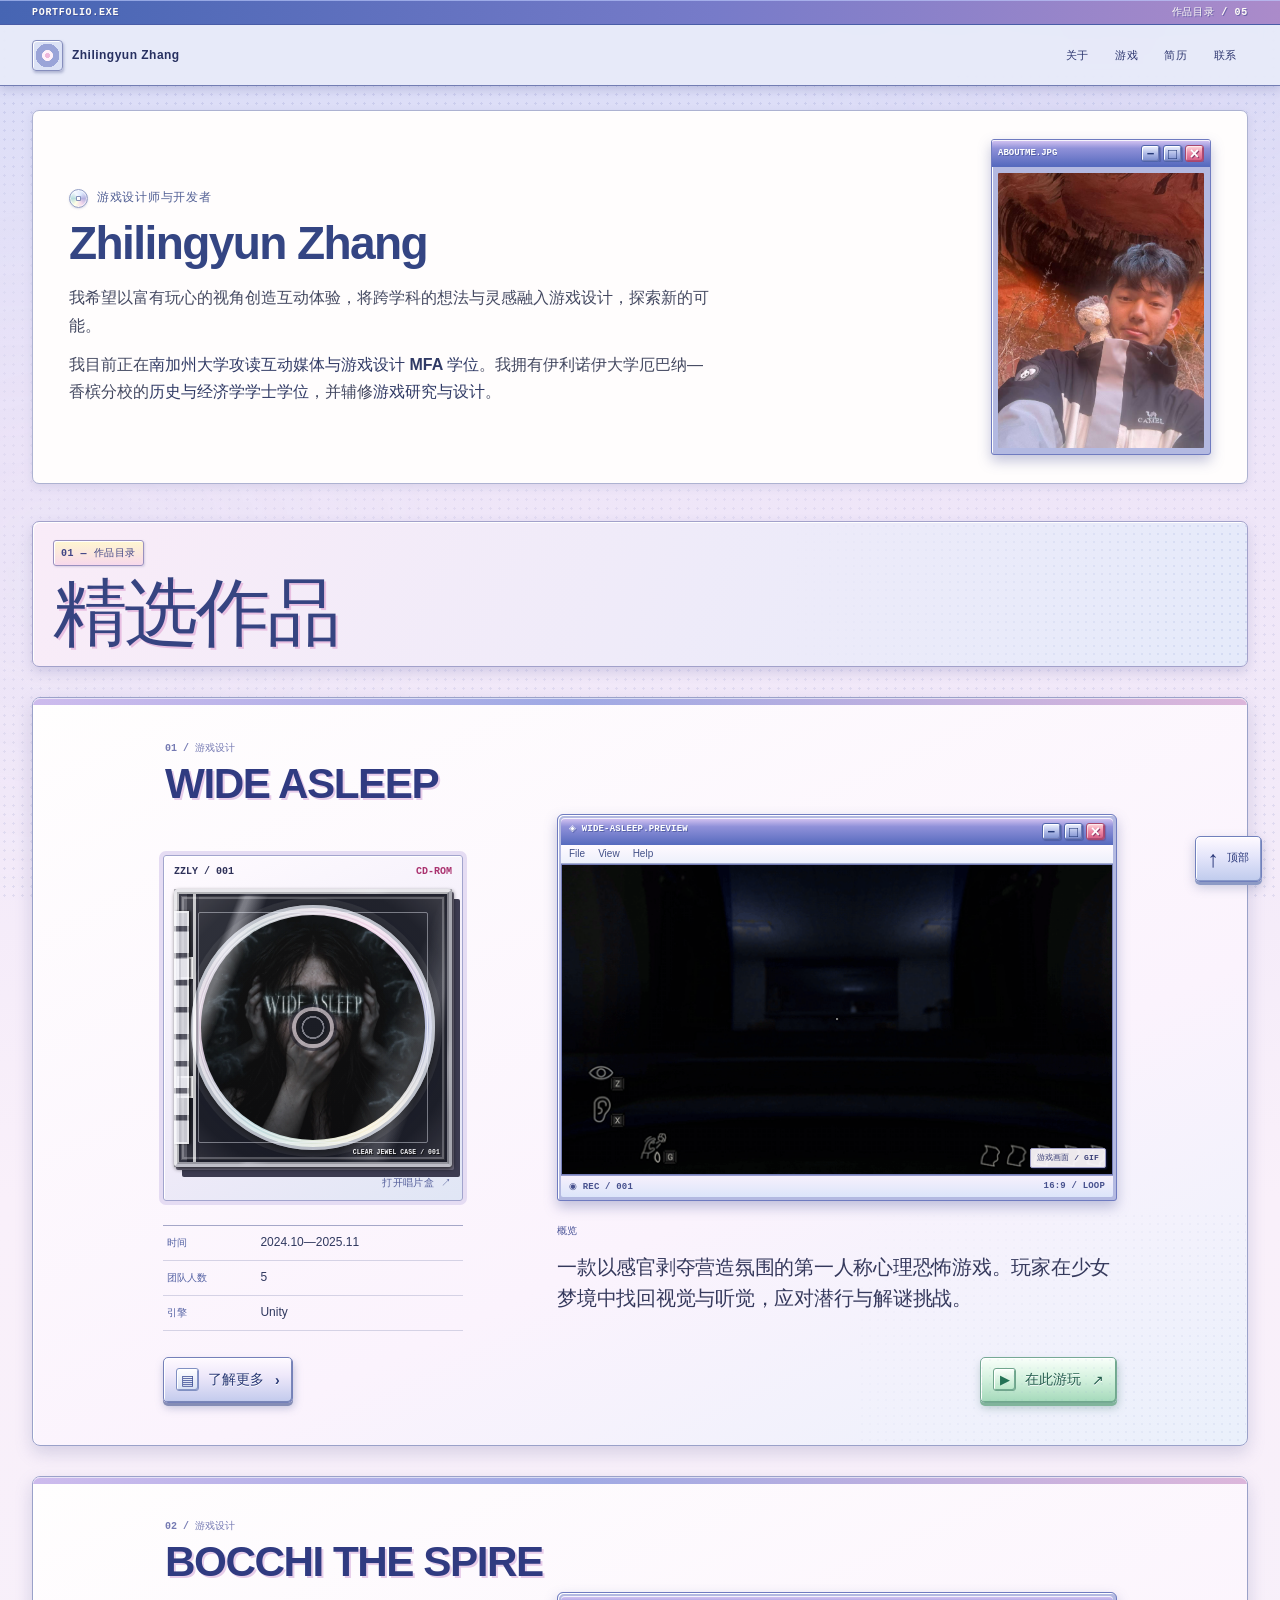
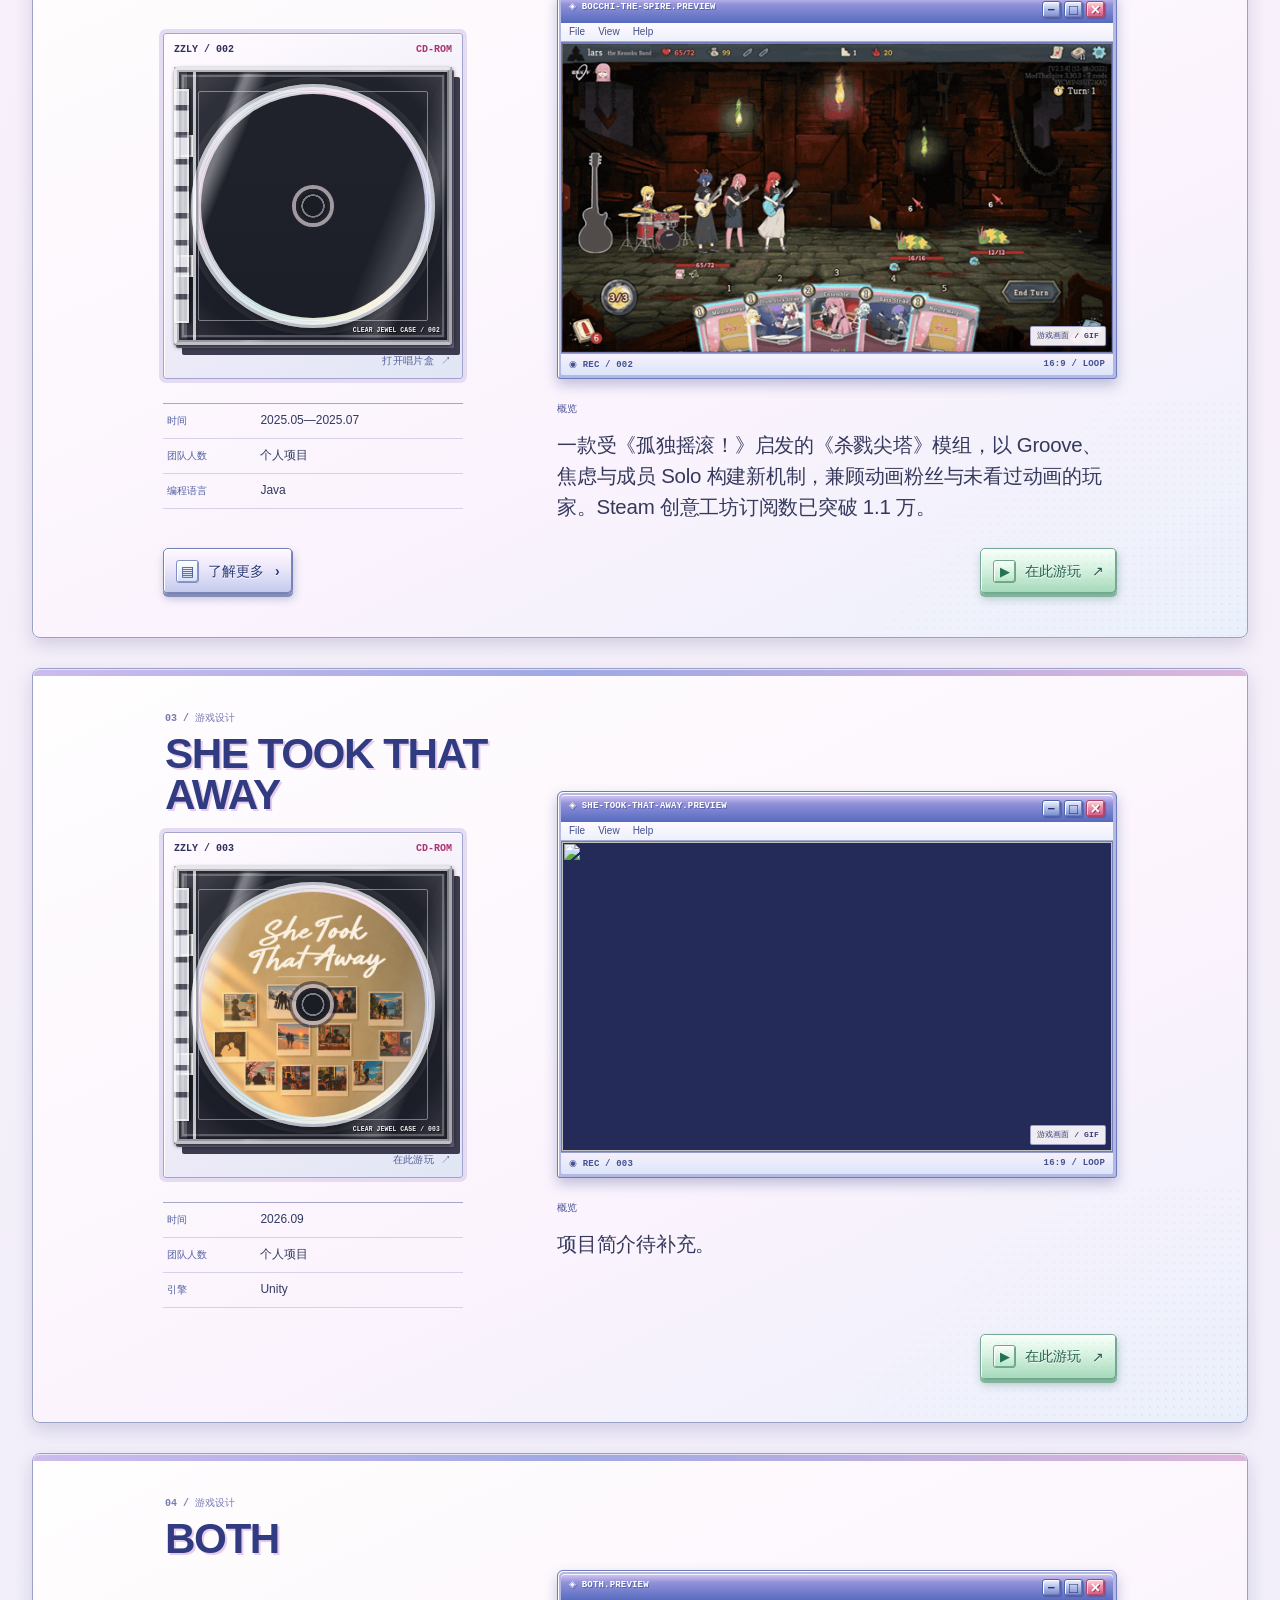
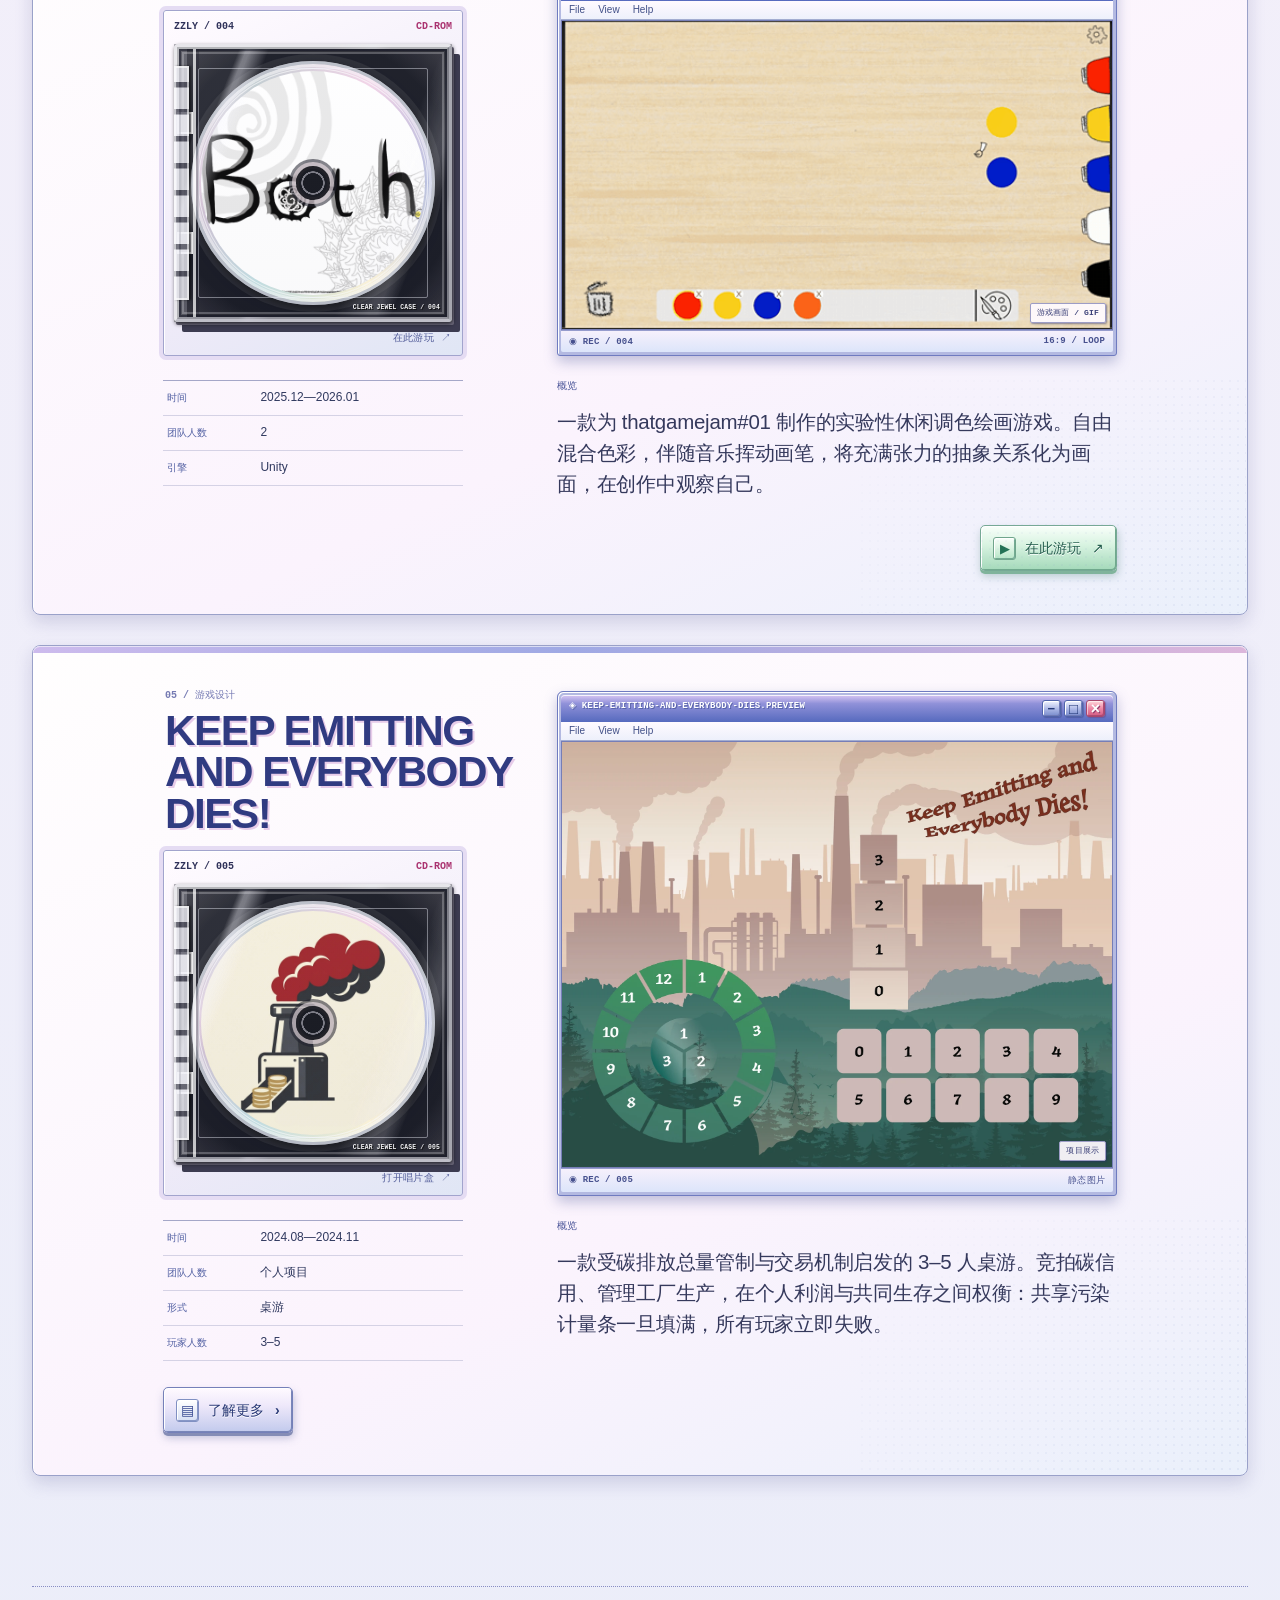
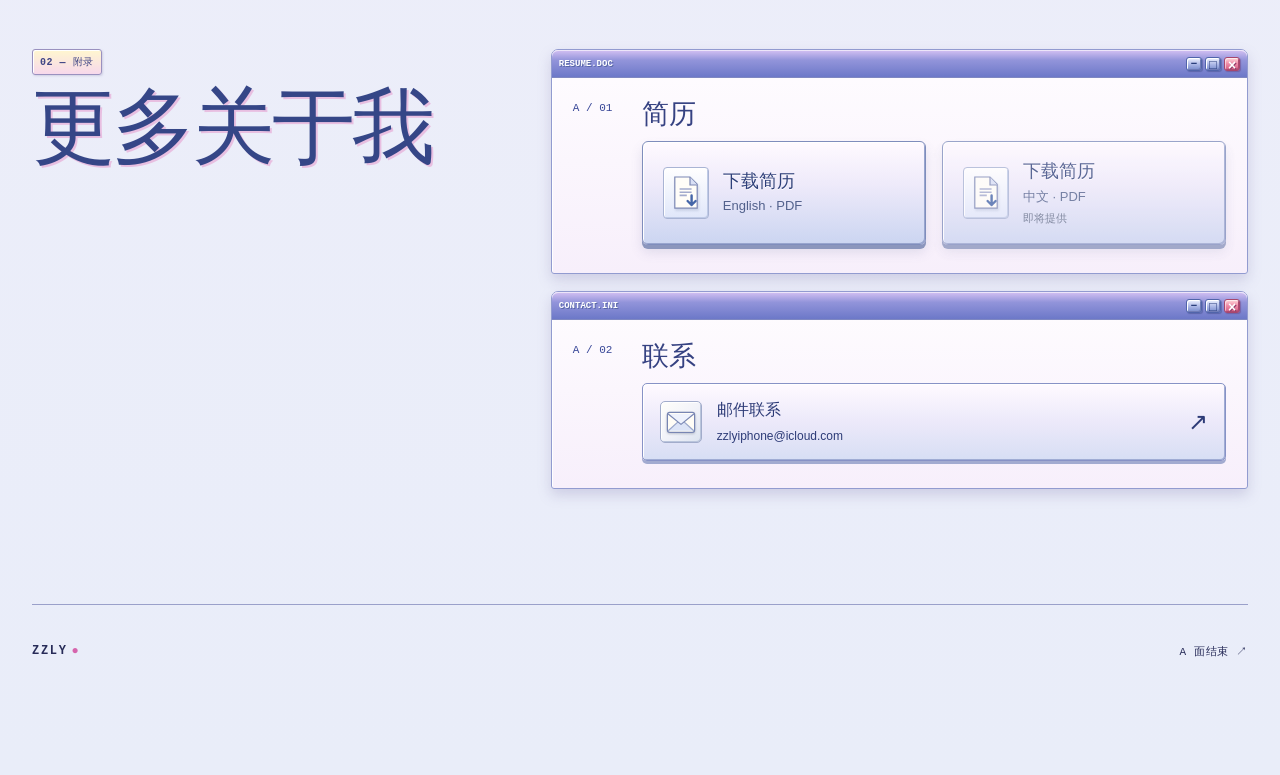
==== commit 2f31ee61: "Publish portfolio 3472fc5" ====
--- a/zh/index.html
+++ b/zh/index.html
@@ -1 +1 @@
-<!DOCTYPE html><html lang="zh"><head><meta charset="UTF-8"><meta name="viewport" content="width=device-width, initial-scale=1"><meta name="description" content="Zhilingyun Zhang — 专注关卡与玩法设计的游戏设计师与开发者，目前在 USC IMGD 攻读 MFA。"><meta name="theme-color" content="#d6d9f4"><title>Zhilingyun Zhang — Game Designer</title><link rel="icon" type="image/svg+xml" href="/favicon.svg"><link rel="stylesheet" href="/_astro/HomePage.DlemY-sb.css"><link rel="stylesheet" href="/_astro/ProjectFacts.BNRwk08-.css"></head><body id="page-top"><a class="skip-link" href="#main">跳转到正文</a><header class="site-header"><div class="header-system-bar"><div class="container system-bar-inner"><span>PORTFOLIO.EXE</span><span>作品目录 / 05</span></div></div><div class="container header-inner"><a class="brand" href="/zh/" aria-label="Zhilingyun Zhang — home"><span class="brand-symbol" aria-hidden="true">◎</span><span>Zhilingyun Zhang</span></a><nav class="main-nav" aria-label="主导航"><a href="/zh/#about">关于</a><a href="/zh/#work">游戏</a><a href="/zh/#resume">简历</a><a href="/zh/#contact">联系</a></nav><nav class="language-switch" aria-label="语言"><a class="language-option" href="/" lang="en" hreflang="en" aria-label="English">EN</a><span class="language-divider" aria-hidden="true">/</span><a class="language-option is-active" href="/zh/" lang="zh" hreflang="zh" aria-label="中文" aria-current="page">中文</a></nav></div></header><main id="main"><section class="profile-intro container" id="about" aria-labelledby="hero-title"><div class="profile-heading"><p class="profile-role"><span class="profile-disc" aria-hidden="true"></span><span>游戏设计师与开发者</span></p><h1 id="hero-title">Zhilingyun Zhang</h1></div><div class="profile-bio"><p>我希望以富有玩心的视角创造互动体验，将跨学科的想法与灵感融入游戏设计，探索新的可能。</p><p>我目前正在<strong>南加州大学攻读互动媒体与游戏设计 MFA 学位</strong>。我拥有伊利诺伊大学厄巴纳—香槟分校的<strong>历史与经济学学士学位</strong>，并辅修<strong>游戏研究与设计</strong>。</p></div><figure class="profile-portrait"><div class="profile-photo-bar" aria-hidden="true"><span>ABOUTME.JPG</span><span class="window-controls" aria-hidden="true"><span class="window-control window-control-min">−</span><span class="window-control window-control-max">□</span><span class="window-control window-control-close">×</span></span></div><img src="/images/about-me.jpg" alt="Zhilingyun Zhang 的户外照片，肩上有一只小企鹅玩偶。" width="1279" height="1706" fetchpriority="high"></figure></section><section class="work-section container" id="work" aria-labelledby="work-title"><div class="section-heading"><div><p class="section-index">01 — 作品目录</p><h2 id="work-title">精选作品</h2></div></div><div class="project-list"><article class="project-card theme-midnight project-card-featured"><div class="album-column"><div class="album-visual"><div class="album-heading"><span class="album-heading-index">01 / 游戏设计</span><h3><a class="project-title-link" data-eject-link href="/zh/projects/wide-asleep/">Wide Asleep</a></h3></div><div class="album-side"><span class="album-catalogue">ZZLY / 001 <span>CD-ROM</span></span><a class="album-link" data-eject-link href="/zh/projects/wide-asleep/" aria-label="查看案例: Wide Asleep"><div class="jewel-case theme-midnight" aria-hidden="true"><div class="case-tray"><span class="tray-ring"></span><div class="disc"><div class="disc-art disc-art-has-cover"><img class="disc-cover-image" src="/covers/wide-asleep.webp" alt="" width="1024" height="1024" loading="lazy" decoding="async"></div><span class="disc-hole"></span></div><span class="tray-notch tray-notch-a"></span><span class="tray-notch tray-notch-b"></span></div><div class="case-lid"><span class="lid-ridge"></span><span class="lid-reflection"></span><span class="lid-label">CLEAR JEWEL CASE / 001</span></div><span class="case-hinge"></span><span class="album-sticker album-sticker-a">PRESS PLAY<br>TO EXPLORE</span><span class="album-sticker album-sticker-b">SIDE A / 001</span></div></a><span class="album-instruction">打开唱片盒 ↗</span></div></div><div class="album-facts"><dl class="project-facts project-facts-card" aria-label="项目资料" data-astro-cid-mxtwmnon><div data-astro-cid-mxtwmnon><dt data-astro-cid-mxtwmnon>时间</dt><dd data-astro-cid-mxtwmnon>2024.10—2025.11</dd></div><div data-astro-cid-mxtwmnon><dt data-astro-cid-mxtwmnon>团队人数</dt><dd data-astro-cid-mxtwmnon>5</dd></div><div data-astro-cid-mxtwmnon><dt data-astro-cid-mxtwmnon>引擎</dt><dd data-astro-cid-mxtwmnon>Unity</dd></div></dl></div></div><div class="project-card-content"><div class="preview-case theme-midnight" aria-hidden="true"><div class="preview-titlebar"><span>◈ WIDE-ASLEEP.PREVIEW</span><span class="window-controls" aria-hidden="true"><span class="window-control window-control-min">−</span><span class="window-control window-control-max">□</span><span class="window-control window-control-close">×</span></span></div><div class="preview-menubar" aria-hidden="true"><span>File</span><span>View</span><span>Help</span></div><div class="preview-window"><picture class="preview-picture"><source media="(prefers-reduced-motion: reduce)" srcset="/previews/wide-asleep-still.jpg"><img src="/previews/wide-asleep.gif" alt="" width="960" height="540" loading="lazy" decoding="async"></picture><span class="preview-media-label">游戏画面 / GIF</span></div><div class="preview-status"><span>◉ REC / 001</span><span>16:9 / LOOP</span></div></div><div class="project-card-meta"><span class="project-overview-label">概览</span><p>一款以感官剥夺营造氛围的第一人称心理恐怖游戏。玩家在少女梦境中找回视觉与听觉，应对潜行与解谜挑战。</p></div></div><div class="project-card-actions"><a class="case-action" data-eject-link href="/zh/projects/wide-asleep/" aria-label="了解更多: Wide Asleep"><span class="action-icon action-icon-read" aria-hidden="true">▤</span><span>了解更多</span><span class="action-tail" aria-hidden="true">›</span></a><a class="play-action" href="https://drive.google.com/file/d/1WRaQo7KAQ1bxZdA0faS6riEHlHydYdph/view" target="_blank" rel="noopener noreferrer" aria-label="在此游玩: Wide Asleep (在新标签页打开)"><span class="action-icon action-icon-play" aria-hidden="true">▶</span><span>在此游玩</span><span class="action-tail" aria-hidden="true">↗</span></a></div></article><article class="project-card theme-cobalt "><div class="album-column"><div class="album-visual"><div class="album-heading"><span class="album-heading-index">02 / 游戏设计</span><h3><a class="project-title-link" data-eject-link href="/zh/projects/bocchi-the-spire/">Bocchi the Spire</a></h3></div><div class="album-side"><span class="album-catalogue">ZZLY / 002 <span>CD-ROM</span></span><a class="album-link" data-eject-link href="/zh/projects/bocchi-the-spire/" aria-label="查看案例: Bocchi the Spire"><div class="jewel-case theme-cobalt" aria-hidden="true"><div class="case-tray"><span class="tray-ring"></span><div class="disc"><div class="disc-art disc-art-has-cover"><img class="disc-cover-image" src="/covers/bocchi-the-spire.webp" alt="" width="1024" height="1024" loading="lazy" decoding="async"></div><span class="disc-hole"></span></div><span class="tray-notch tray-notch-a"></span><span class="tray-notch tray-notch-b"></span></div><div class="case-lid"><span class="lid-ridge"></span><span class="lid-reflection"></span><span class="lid-label">CLEAR JEWEL CASE / 002</span></div><span class="case-hinge"></span><span class="album-sticker album-sticker-a">PRESS PLAY<br>TO EXPLORE</span><span class="album-sticker album-sticker-b">SIDE A / 002</span></div></a><span class="album-instruction">打开唱片盒 ↗</span></div></div><div class="album-facts"><dl class="project-facts project-facts-card" aria-label="项目资料" data-astro-cid-mxtwmnon><div data-astro-cid-mxtwmnon><dt data-astro-cid-mxtwmnon>时间</dt><dd data-astro-cid-mxtwmnon>2025.05—2025.07</dd></div><div data-astro-cid-mxtwmnon><dt data-astro-cid-mxtwmnon>团队人数</dt><dd data-astro-cid-mxtwmnon>个人项目</dd></div><div data-astro-cid-mxtwmnon><dt data-astro-cid-mxtwmnon>编程语言</dt><dd data-astro-cid-mxtwmnon>Java</dd></div></dl></div></div><div class="project-card-content"><div class="preview-case theme-cobalt" aria-hidden="true"><div class="preview-titlebar"><span>◈ BOCCHI-THE-SPIRE.PREVIEW</span><span class="window-controls" aria-hidden="true"><span class="window-control window-control-min">−</span><span class="window-control window-control-max">□</span><span class="window-control window-control-close">×</span></span></div><div class="preview-menubar" aria-hidden="true"><span>File</span><span>View</span><span>Help</span></div><div class="preview-window"><picture class="preview-picture"><source media="(prefers-reduced-motion: reduce)" srcset="/previews/bocchi-the-spire-still.jpg"><img src="/previews/bocchi-the-spire.gif" alt="" width="960" height="540" loading="lazy" decoding="async"></picture><span class="preview-media-label">游戏画面 / GIF</span></div><div class="preview-status"><span>◉ REC / 002</span><span>16:9 / LOOP</span></div></div><div class="project-card-meta"><span class="project-overview-label">概览</span><p>一款受《孤独摇滚！》启发的《杀戮尖塔》模组，以 Groove、焦虑与成员 Solo 构建新机制，兼顾动画粉丝与未看过动画的玩家。Steam 创意工坊订阅数已突破 1 万。</p></div></div><div class="project-card-actions"><a class="case-action" data-eject-link href="/zh/projects/bocchi-the-spire/" aria-label="了解更多: Bocchi the Spire"><span class="action-icon action-icon-read" aria-hidden="true">▤</span><span>了解更多</span><span class="action-tail" aria-hidden="true">›</span></a><a class="play-action" href="https://steamcommunity.com/sharedfiles/filedetails/?id=3529319023" target="_blank" rel="noopener noreferrer" aria-label="在此游玩: Bocchi the Spire (在新标签页打开)"><span class="action-icon action-icon-play" aria-hidden="true">▶</span><span>在此游玩</span><span class="action-tail" aria-hidden="true">↗</span></a></div></article><article class="project-card theme-violet "><div class="album-column"><div class="album-visual"><div class="album-heading"><span class="album-heading-index">03 / 游戏设计</span><h3><a class="project-title-link" target="_blank" rel="noopener noreferrer" href="https://zzly.itch.io/she-took-that-away">She Took That Away</a></h3></div><div class="album-side"><span class="album-catalogue">ZZLY / 003 <span>CD-ROM</span></span><a class="album-link" target="_blank" rel="noopener noreferrer" href="https://zzly.itch.io/she-took-that-away" aria-label="在此游玩: She Took That Away (在新标签页打开)"><div class="jewel-case theme-violet" aria-hidden="true"><div class="case-tray"><span class="tray-ring"></span><div class="disc"><div class="disc-art disc-art-has-cover"><img class="disc-cover-image" src="/covers/she-took-that-away.webp" alt="" width="1024" height="1024" loading="lazy" decoding="async"></div><span class="disc-hole"></span></div><span class="tray-notch tray-notch-a"></span><span class="tray-notch tray-notch-b"></span></div><div class="case-lid"><span class="lid-ridge"></span><span class="lid-reflection"></span><span class="lid-label">CLEAR JEWEL CASE / 003</span></div><span class="case-hinge"></span><span class="album-sticker album-sticker-a">PRESS PLAY<br>TO EXPLORE</span><span class="album-sticker album-sticker-b">SIDE A / 003</span></div></a><span class="album-instruction">在此游玩 ↗</span></div></div><div class="album-facts"><dl class="project-facts project-facts-card" aria-label="项目资料" data-astro-cid-mxtwmnon><div data-astro-cid-mxtwmnon><dt data-astro-cid-mxtwmnon>时间</dt><dd data-astro-cid-mxtwmnon>2026.09</dd></div><div data-astro-cid-mxtwmnon><dt data-astro-cid-mxtwmnon>团队人数</dt><dd data-astro-cid-mxtwmnon>个人项目</dd></div><div data-astro-cid-mxtwmnon><dt data-astro-cid-mxtwmnon>引擎</dt><dd data-astro-cid-mxtwmnon>Unity</dd></div></dl></div></div><div class="project-card-content"><div class="preview-case theme-violet" aria-hidden="true"><div class="preview-titlebar"><span>◈ SHE-TOOK-THAT-AWAY.PREVIEW</span><span class="window-controls" aria-hidden="true"><span class="window-control window-control-min">−</span><span class="window-control window-control-max">□</span><span class="window-control window-control-close">×</span></span></div><div class="preview-menubar" aria-hidden="true"><span>File</span><span>View</span><span>Help</span></div><div class="preview-window"><picture class="preview-picture"><source media="(prefers-reduced-motion: reduce)" srcset="/previews/she-took-that-away-still.jpg"><img src="/previews/she-took-that-away.gif" alt="" width="960" height="540" loading="lazy" decoding="async"></picture><span class="preview-media-label">游戏画面 / GIF</span></div><div class="preview-status"><span>◉ REC / 003</span><span>16:9 / LOOP</span></div></div><div class="project-card-meta"><span class="project-overview-label">概览</span><p>项目简介待补充。</p></div></div><div class="project-card-actions"><a class="play-action" href="https://zzly.itch.io/she-took-that-away" target="_blank" rel="noopener noreferrer" aria-label="在此游玩: She Took That Away (在新标签页打开)"><span class="action-icon action-icon-play" aria-hidden="true">▶</span><span>在此游玩</span><span class="action-tail" aria-hidden="true">↗</span></a></div></article><article class="project-card theme-coral "><div class="album-column"><div class="album-visual"><div class="album-heading"><span class="album-heading-index">04 / 游戏设计</span><h3><a class="project-title-link" target="_blank" rel="noopener noreferrer" href="https://zzly.itch.io/both">BOTH</a></h3></div><div class="album-side"><span class="album-catalogue">ZZLY / 004 <span>CD-ROM</span></span><a class="album-link" target="_blank" rel="noopener noreferrer" href="https://zzly.itch.io/both" aria-label="在此游玩: BOTH (在新标签页打开)"><div class="jewel-case theme-coral" aria-hidden="true"><div class="case-tray"><span class="tray-ring"></span><div class="disc"><div class="disc-art disc-art-has-cover"><img class="disc-cover-image" src="/covers/both.png" alt="" width="1024" height="1024" loading="lazy" decoding="async"></div><span class="disc-hole"></span></div><span class="tray-notch tray-notch-a"></span><span class="tray-notch tray-notch-b"></span></div><div class="case-lid"><span class="lid-ridge"></span><span class="lid-reflection"></span><span class="lid-label">CLEAR JEWEL CASE / 004</span></div><span class="case-hinge"></span><span class="album-sticker album-sticker-a">PRESS PLAY<br>TO EXPLORE</span><span class="album-sticker album-sticker-b">SIDE A / 004</span></div></a><span class="album-instruction">在此游玩 ↗</span></div></div><div class="album-facts"><dl class="project-facts project-facts-card" aria-label="项目资料" data-astro-cid-mxtwmnon><div data-astro-cid-mxtwmnon><dt data-astro-cid-mxtwmnon>时间</dt><dd data-astro-cid-mxtwmnon>2025.12—2026.01</dd></div><div data-astro-cid-mxtwmnon><dt data-astro-cid-mxtwmnon>团队人数</dt><dd data-astro-cid-mxtwmnon>2</dd></div><div data-astro-cid-mxtwmnon><dt data-astro-cid-mxtwmnon>引擎</dt><dd data-astro-cid-mxtwmnon>Unity</dd></div></dl></div></div><div class="project-card-content"><div class="preview-case theme-coral" aria-hidden="true"><div class="preview-titlebar"><span>◈ BOTH.PREVIEW</span><span class="window-controls" aria-hidden="true"><span class="window-control window-control-min">−</span><span class="window-control window-control-max">□</span><span class="window-control window-control-close">×</span></span></div><div class="preview-menubar" aria-hidden="true"><span>File</span><span>View</span><span>Help</span></div><div class="preview-window"><picture class="preview-picture"><source media="(prefers-reduced-motion: reduce)" srcset="/previews/both-still.jpg"><img src="/previews/both.gif" alt="" width="960" height="540" loading="lazy" decoding="async"></picture><span class="preview-media-label">游戏画面 / GIF</span></div><div class="preview-status"><span>◉ REC / 004</span><span>16:9 / LOOP</span></div></div><div class="project-card-meta"><span class="project-overview-label">概览</span><p>一款为 thatgamejam#01 制作的实验性休闲调色绘画游戏。自由混合色彩，伴随音乐挥动画笔，将充满张力的抽象关系化为画面，在创作中观察自己。</p></div></div><div class="project-card-actions"><a class="play-action" href="https://zzly.itch.io/both" target="_blank" rel="noopener noreferrer" aria-label="在此游玩: BOTH (在新标签页打开)"><span class="action-icon action-icon-play" aria-hidden="true">▶</span><span>在此游玩</span><span class="action-tail" aria-hidden="true">↗</span></a></div></article><article class="project-card theme-mint "><div class="album-column"><div class="album-visual"><div class="album-heading"><span class="album-heading-index">05 / 游戏设计</span><h3><a class="project-title-link" data-eject-link href="/zh/projects/keep-emitting-and-everybody-dies/">Keep Emitting and EVERYBODY Dies!</a></h3></div><div class="album-side"><span class="album-catalogue">ZZLY / 005 <span>CD-ROM</span></span><a class="album-link" data-eject-link href="/zh/projects/keep-emitting-and-everybody-dies/" aria-label="查看案例: Keep Emitting and EVERYBODY Dies!"><div class="jewel-case theme-mint" aria-hidden="true"><div class="case-tray"><span class="tray-ring"></span><div class="disc"><div class="disc-art disc-art-has-cover"><img class="disc-cover-image" src="/covers/keed.webp" alt="" width="1024" height="1024" loading="lazy" decoding="async"></div><span class="disc-hole"></span></div><span class="tray-notch tray-notch-a"></span><span class="tray-notch tray-notch-b"></span></div><div class="case-lid"><span class="lid-ridge"></span><span class="lid-reflection"></span><span class="lid-label">CLEAR JEWEL CASE / 005</span></div><span class="case-hinge"></span><span class="album-sticker album-sticker-a">PRESS PLAY<br>TO EXPLORE</span><span class="album-sticker album-sticker-b">SIDE A / 005</span></div></a><span class="album-instruction">打开唱片盒 ↗</span></div></div><div class="album-facts"><dl class="project-facts project-facts-card" aria-label="项目资料" data-astro-cid-mxtwmnon><div data-astro-cid-mxtwmnon><dt data-astro-cid-mxtwmnon>时间</dt><dd data-astro-cid-mxtwmnon>2024.08—2024.11</dd></div><div data-astro-cid-mxtwmnon><dt data-astro-cid-mxtwmnon>团队人数</dt><dd data-astro-cid-mxtwmnon>个人项目</dd></div><div data-astro-cid-mxtwmnon><dt data-astro-cid-mxtwmnon>形式</dt><dd data-astro-cid-mxtwmnon>桌游</dd></div><div data-astro-cid-mxtwmnon><dt data-astro-cid-mxtwmnon>玩家人数</dt><dd data-astro-cid-mxtwmnon>3–5</dd></div></dl></div></div><div class="project-card-content"><div class="preview-case theme-mint" aria-hidden="true"><div class="preview-titlebar"><span>◈ KEEP-EMITTING-AND-EVERYBODY-DIES.PREVIEW</span><span class="window-controls" aria-hidden="true"><span class="window-control window-control-min">−</span><span class="window-control window-control-max">□</span><span class="window-control window-control-close">×</span></span></div><div class="preview-menubar" aria-hidden="true"><span>File</span><span>View</span><span>Help</span></div><div class="preview-window" style="aspect-ratio:1650 / 1275"><img class="preview-poster" src="/media/keed/game-board.webp" alt="" width="1650" height="1275" loading="lazy" decoding="async"><span class="preview-media-label">项目展示</span></div><div class="preview-status"><span>◉ REC / 005</span><span>静态图片</span></div></div><div class="project-card-meta"><span class="project-overview-label">概览</span><p>一款受碳排放总量管制与交易机制启发的 3–5 人桌游。竞拍碳信用、管理工厂生产，在个人利润与共同生存之间权衡：共享污染计量条一旦填满，所有玩家立即失败。</p></div></div><div class="project-card-actions"><a class="case-action" data-eject-link href="/zh/projects/keep-emitting-and-everybody-dies/" aria-label="了解更多: Keep Emitting and EVERYBODY Dies!"><span class="action-icon action-icon-read" aria-hidden="true">▤</span><span>了解更多</span><span class="action-tail" aria-hidden="true">›</span></a></div></article></div></section><section class="info-section container" aria-label="简历与联系"><div class="info-intro"><p class="section-index">02 — 附录</p><h2>更多关于我</h2></div><div class="info-panels"><article id="resume" class="info-panel"><div class="info-panel-window-bar" aria-hidden="true"><span>RESUME.DOC</span><span class="window-controls" aria-hidden="true"><span class="window-control window-control-min">−</span><span class="window-control window-control-max">□</span><span class="window-control window-control-close">×</span></span></div><span class="panel-number">A / 01</span><div><h3>简历</h3><div class="resume-downloads" data-astro-cid-pzrhnwwb><a class="resume-download" href="/resume/CV_ZhilingyunZhang.pdf" download="Zhilingyun-Zhang-Resume-EN.pdf" aria-label="下载简历 — English" data-astro-cid-pzrhnwwb="true"><span class="resume-download-icon" aria-hidden="true" data-astro-cid-pzrhnwwb><svg viewBox="0 0 40 44" fill="none" data-astro-cid-pzrhnwwb><path d="M6 2h19l9 9v30H6z" fill="#fffdf8" stroke="#7c88b4" stroke-width="1.5" data-astro-cid-pzrhnwwb></path><path d="M25 2v10h9" fill="#d8dff5" stroke="#7c88b4" stroke-width="1.5" data-astro-cid-pzrhnwwb></path><path d="M12 17h15M12 21h15M12 25h9" stroke="#a3abcd" stroke-width="2" data-astro-cid-pzrhnwwb></path><path d="M27 25v12m-5-5 5 5 5-5" stroke="#4566a8" stroke-width="3" stroke-linecap="round" stroke-linejoin="round" data-astro-cid-pzrhnwwb></path></svg></span><span class="resume-download-copy" data-astro-cid-pzrhnwwb><strong data-astro-cid-pzrhnwwb>下载简历</strong><span data-astro-cid-pzrhnwwb><span lang="en" data-astro-cid-pzrhnwwb>English</span> · PDF</span></span></a><button class="resume-download" type="button" disabled title="即将提供" aria-label="下载简历 — 中文 (即将提供)" data-astro-cid-pzrhnwwb="true"><span class="resume-download-icon" aria-hidden="true" data-astro-cid-pzrhnwwb><svg viewBox="0 0 40 44" fill="none" data-astro-cid-pzrhnwwb><path d="M6 2h19l9 9v30H6z" fill="#fffdf8" stroke="#7c88b4" stroke-width="1.5" data-astro-cid-pzrhnwwb></path><path d="M25 2v10h9" fill="#d8dff5" stroke="#7c88b4" stroke-width="1.5" data-astro-cid-pzrhnwwb></path><path d="M12 17h15M12 21h15M12 25h9" stroke="#a3abcd" stroke-width="2" data-astro-cid-pzrhnwwb></path><path d="M27 25v12m-5-5 5 5 5-5" stroke="#4566a8" stroke-width="3" stroke-linecap="round" stroke-linejoin="round" data-astro-cid-pzrhnwwb></path></svg></span><span class="resume-download-copy" data-astro-cid-pzrhnwwb><strong data-astro-cid-pzrhnwwb>下载简历</strong><span data-astro-cid-pzrhnwwb><span lang="zh" data-astro-cid-pzrhnwwb>中文</span> · PDF</span><small data-astro-cid-pzrhnwwb>即将提供</small></span></button></div></div></article><article id="contact" class="info-panel"><div class="info-panel-window-bar" aria-hidden="true"><span>CONTACT.INI</span><span class="window-controls" aria-hidden="true"><span class="window-control window-control-min">−</span><span class="window-control window-control-max">□</span><span class="window-control window-control-close">×</span></span></div><span class="panel-number">A / 02</span><div><h3>联系</h3><a class="external-link contact-email" href="mailto:zzlyiphone@icloud.com" aria-label="邮件联系: zzlyiphone@icloud.com (打开邮件应用)" data-astro-cid-vlqzbgfz><span class="external-link-icon" aria-hidden="true" data-astro-cid-vlqzbgfz><svg viewBox="0 0 40 40" fill="none" data-astro-cid-vlqzbgfz><rect x="3" y="8" width="34" height="25" rx="3" fill="#fffdf6" stroke="#7886b3" stroke-width="1.5" data-astro-cid-vlqzbgfz></rect><path d="m4 31 12-11h8l12 11" fill="#dce4f7" stroke="#9ba8cb" stroke-width="1.5" data-astro-cid-vlqzbgfz></path><path d="m4 10 16 13 16-13" fill="#eef2fd" stroke="#7886b3" stroke-width="1.5" stroke-linejoin="round" data-astro-cid-vlqzbgfz></path></svg></span><span class="external-link-copy" data-astro-cid-vlqzbgfz><strong data-astro-cid-vlqzbgfz>邮件联系</strong><small data-astro-cid-vlqzbgfz>zzlyiphone@icloud.com</small></span><span class="external-link-arrow" aria-hidden="true" data-astro-cid-vlqzbgfz>↗</span></a></div></article></div></section></main><footer class="site-footer container"><span class="footer-mark">ZZLY<span class="footer-dot">●</span></span><a href="/zh/">A 面结束 <span aria-hidden="true">↗</span></a></footer><a class="back-to-top" href="#page-top" aria-label="返回顶部" title="返回顶部"><span class="back-to-top-icon" aria-hidden="true">↑</span><span>顶部</span></a></body></html><script type="module">var e=window.matchMedia(`(prefers-reduced-motion: reduce)`),t=document.querySelectorAll(`[data-eject-link]`),n=!1;for(let r of t)r.addEventListener(`click`,t=>{if(n||t.defaultPrevented||t.button!==0||t.metaKey||t.ctrlKey||t.shiftKey||t.altKey||e.matches)return;let i=r.closest(`.project-card`);i&&(t.preventDefault(),n=!0,i.classList.add(`is-ejecting`),window.setTimeout(()=>{window.location.assign(r.href)},430))});window.addEventListener(`pageshow`,()=>{n=!1,document.querySelectorAll(`.project-card.is-ejecting`).forEach(e=>e.classList.remove(`is-ejecting`))});</script>+<!DOCTYPE html><html lang="zh"><head><meta charset="UTF-8"><meta name="viewport" content="width=device-width, initial-scale=1"><meta name="description" content="Zhilingyun Zhang — 专注关卡与玩法设计的游戏设计师与开发者，目前在 USC IMGD 攻读 MFA。"><meta name="theme-color" content="#d6d9f4"><title>Zhilingyun Zhang — Game Designer</title><link rel="icon" type="image/svg+xml" href="/favicon.svg"><link rel="stylesheet" href="/_astro/HomePage.DlemY-sb.css"><link rel="stylesheet" href="/_astro/ProjectFacts.BNRwk08-.css"></head><body id="page-top"><a class="skip-link" href="#main">跳转到正文</a><header class="site-header"><div class="header-system-bar"><div class="container system-bar-inner"><span>PORTFOLIO.EXE</span><span>作品目录 / 05</span></div></div><div class="container header-inner"><a class="brand" href="/zh/" aria-label="Zhilingyun Zhang — home"><span class="brand-symbol" aria-hidden="true">◎</span><span>Zhilingyun Zhang</span></a><nav class="main-nav" aria-label="主导航"><a href="/zh/#about">关于</a><a href="/zh/#work">游戏</a><a href="/zh/#resume">简历</a><a href="/zh/#contact">联系</a></nav></div></header><main id="main"><section class="profile-intro container" id="about" aria-labelledby="hero-title"><div class="profile-heading"><p class="profile-role"><span class="profile-disc" aria-hidden="true"></span><span>游戏设计师与开发者</span></p><h1 id="hero-title">Zhilingyun Zhang</h1></div><div class="profile-bio"><p>我希望以富有玩心的视角创造互动体验，将跨学科的想法与灵感融入游戏设计，探索新的可能。</p><p>我目前正在<strong>南加州大学攻读互动媒体与游戏设计 MFA 学位</strong>。我拥有伊利诺伊大学厄巴纳—香槟分校的<strong>历史与经济学学士学位</strong>，并辅修<strong>游戏研究与设计</strong>。</p></div><figure class="profile-portrait"><div class="profile-photo-bar" aria-hidden="true"><span>ABOUTME.JPG</span><span class="window-controls" aria-hidden="true"><span class="window-control window-control-min">−</span><span class="window-control window-control-max">□</span><span class="window-control window-control-close">×</span></span></div><img src="/images/about-me.jpg" alt="Zhilingyun Zhang 的户外照片，肩上有一只小企鹅玩偶。" width="1279" height="1706" fetchpriority="high"></figure></section><section class="work-section container" id="work" aria-labelledby="work-title"><div class="section-heading"><div><p class="section-index">01 — 作品目录</p><h2 id="work-title">精选作品</h2></div></div><div class="project-list"><article class="project-card theme-midnight project-card-featured"><div class="album-column"><div class="album-visual"><div class="album-heading"><span class="album-heading-index">01 / 游戏设计</span><h3><a class="project-title-link" data-eject-link href="/zh/projects/wide-asleep/">Wide Asleep</a></h3></div><div class="album-side"><span class="album-catalogue">ZZLY / 001 <span>CD-ROM</span></span><a class="album-link" data-eject-link href="/zh/projects/wide-asleep/" aria-label="查看案例: Wide Asleep"><div class="jewel-case theme-midnight" aria-hidden="true"><div class="case-tray"><span class="tray-ring"></span><div class="disc"><div class="disc-art disc-art-has-cover"><img class="disc-cover-image" src="/covers/wide-asleep.webp" alt="" width="1024" height="1024" loading="lazy" decoding="async"></div><span class="disc-hole"></span></div><span class="tray-notch tray-notch-a"></span><span class="tray-notch tray-notch-b"></span></div><div class="case-lid"><span class="lid-ridge"></span><span class="lid-reflection"></span><span class="lid-label">CLEAR JEWEL CASE / 001</span></div><span class="case-hinge"></span><span class="album-sticker album-sticker-a">PRESS PLAY<br>TO EXPLORE</span><span class="album-sticker album-sticker-b">SIDE A / 001</span></div></a><span class="album-instruction">打开唱片盒 ↗</span></div></div><div class="album-facts"><dl class="project-facts project-facts-card" aria-label="项目资料" data-astro-cid-mxtwmnon><div data-astro-cid-mxtwmnon><dt data-astro-cid-mxtwmnon>时间</dt><dd data-astro-cid-mxtwmnon>2024.10—2025.11</dd></div><div data-astro-cid-mxtwmnon><dt data-astro-cid-mxtwmnon>团队人数</dt><dd data-astro-cid-mxtwmnon>5</dd></div><div data-astro-cid-mxtwmnon><dt data-astro-cid-mxtwmnon>引擎</dt><dd data-astro-cid-mxtwmnon>Unity</dd></div></dl></div></div><div class="project-card-content"><div class="preview-case theme-midnight" aria-hidden="true"><div class="preview-titlebar"><span>◈ WIDE-ASLEEP.PREVIEW</span><span class="window-controls" aria-hidden="true"><span class="window-control window-control-min">−</span><span class="window-control window-control-max">□</span><span class="window-control window-control-close">×</span></span></div><div class="preview-menubar" aria-hidden="true"><span>File</span><span>View</span><span>Help</span></div><div class="preview-window"><picture class="preview-picture"><source media="(prefers-reduced-motion: reduce)" srcset="/previews/wide-asleep-still.jpg"><img src="/previews/wide-asleep.gif" alt="" width="960" height="540" loading="lazy" decoding="async"></picture><span class="preview-media-label">游戏画面 / GIF</span></div><div class="preview-status"><span>◉ REC / 001</span><span>16:9 / LOOP</span></div></div><div class="project-card-meta"><span class="project-overview-label">概览</span><p>一款以感官剥夺营造氛围的第一人称心理恐怖游戏。玩家在少女梦境中找回视觉与听觉，应对潜行与解谜挑战。</p></div></div><div class="project-card-actions"><a class="case-action" data-eject-link href="/zh/projects/wide-asleep/" aria-label="了解更多: Wide Asleep"><span class="action-icon action-icon-read" aria-hidden="true">▤</span><span>了解更多</span><span class="action-tail" aria-hidden="true">›</span></a><a class="play-action" href="https://drive.google.com/file/d/1WRaQo7KAQ1bxZdA0faS6riEHlHydYdph/view" target="_blank" rel="noopener noreferrer" aria-label="在此游玩: Wide Asleep (在新标签页打开)"><span class="action-icon action-icon-play" aria-hidden="true">▶</span><span>在此游玩</span><span class="action-tail" aria-hidden="true">↗</span></a></div></article><article class="project-card theme-cobalt "><div class="album-column"><div class="album-visual"><div class="album-heading"><span class="album-heading-index">02 / 游戏设计</span><h3><a class="project-title-link" data-eject-link href="/zh/projects/bocchi-the-spire/">Bocchi the Spire</a></h3></div><div class="album-side"><span class="album-catalogue">ZZLY / 002 <span>CD-ROM</span></span><a class="album-link" data-eject-link href="/zh/projects/bocchi-the-spire/" aria-label="查看案例: Bocchi the Spire"><div class="jewel-case theme-cobalt" aria-hidden="true"><div class="case-tray"><span class="tray-ring"></span><div class="disc"><div class="disc-art disc-art-has-cover"><img class="disc-cover-image" src="/covers/bocchi-the-spire.webp" alt="" width="1024" height="1024" loading="lazy" decoding="async"></div><span class="disc-hole"></span></div><span class="tray-notch tray-notch-a"></span><span class="tray-notch tray-notch-b"></span></div><div class="case-lid"><span class="lid-ridge"></span><span class="lid-reflection"></span><span class="lid-label">CLEAR JEWEL CASE / 002</span></div><span class="case-hinge"></span><span class="album-sticker album-sticker-a">PRESS PLAY<br>TO EXPLORE</span><span class="album-sticker album-sticker-b">SIDE A / 002</span></div></a><span class="album-instruction">打开唱片盒 ↗</span></div></div><div class="album-facts"><dl class="project-facts project-facts-card" aria-label="项目资料" data-astro-cid-mxtwmnon><div data-astro-cid-mxtwmnon><dt data-astro-cid-mxtwmnon>时间</dt><dd data-astro-cid-mxtwmnon>2025.05—2025.07</dd></div><div data-astro-cid-mxtwmnon><dt data-astro-cid-mxtwmnon>团队人数</dt><dd data-astro-cid-mxtwmnon>个人项目</dd></div><div data-astro-cid-mxtwmnon><dt data-astro-cid-mxtwmnon>编程语言</dt><dd data-astro-cid-mxtwmnon>Java</dd></div></dl></div></div><div class="project-card-content"><div class="preview-case theme-cobalt" aria-hidden="true"><div class="preview-titlebar"><span>◈ BOCCHI-THE-SPIRE.PREVIEW</span><span class="window-controls" aria-hidden="true"><span class="window-control window-control-min">−</span><span class="window-control window-control-max">□</span><span class="window-control window-control-close">×</span></span></div><div class="preview-menubar" aria-hidden="true"><span>File</span><span>View</span><span>Help</span></div><div class="preview-window"><picture class="preview-picture"><source media="(prefers-reduced-motion: reduce)" srcset="/previews/bocchi-the-spire-still.jpg"><img src="/previews/bocchi-the-spire.gif" alt="" width="960" height="540" loading="lazy" decoding="async"></picture><span class="preview-media-label">游戏画面 / GIF</span></div><div class="preview-status"><span>◉ REC / 002</span><span>16:9 / LOOP</span></div></div><div class="project-card-meta"><span class="project-overview-label">概览</span><p>一款受《孤独摇滚！》启发的《杀戮尖塔》模组，以 Groove、焦虑与成员 Solo 构建新机制，兼顾动画粉丝与未看过动画的玩家。Steam 创意工坊订阅数已突破 1.1 万。</p></div></div><div class="project-card-actions"><a class="case-action" data-eject-link href="/zh/projects/bocchi-the-spire/" aria-label="了解更多: Bocchi the Spire"><span class="action-icon action-icon-read" aria-hidden="true">▤</span><span>了解更多</span><span class="action-tail" aria-hidden="true">›</span></a><a class="play-action" href="https://steamcommunity.com/sharedfiles/filedetails/?id=3529319023" target="_blank" rel="noopener noreferrer" aria-label="在此游玩: Bocchi the Spire (在新标签页打开)"><span class="action-icon action-icon-play" aria-hidden="true">▶</span><span>在此游玩</span><span class="action-tail" aria-hidden="true">↗</span></a></div></article><article class="project-card theme-violet "><div class="album-column"><div class="album-visual"><div class="album-heading"><span class="album-heading-index">03 / 游戏设计</span><h3><a class="project-title-link" target="_blank" rel="noopener noreferrer" href="https://zzly.itch.io/she-took-that-away">She Took That Away</a></h3></div><div class="album-side"><span class="album-catalogue">ZZLY / 003 <span>CD-ROM</span></span><a class="album-link" target="_blank" rel="noopener noreferrer" href="https://zzly.itch.io/she-took-that-away" aria-label="在此游玩: She Took That Away (在新标签页打开)"><div class="jewel-case theme-violet" aria-hidden="true"><div class="case-tray"><span class="tray-ring"></span><div class="disc"><div class="disc-art disc-art-has-cover"><img class="disc-cover-image" src="/covers/she-took-that-away.webp" alt="" width="1024" height="1024" loading="lazy" decoding="async"></div><span class="disc-hole"></span></div><span class="tray-notch tray-notch-a"></span><span class="tray-notch tray-notch-b"></span></div><div class="case-lid"><span class="lid-ridge"></span><span class="lid-reflection"></span><span class="lid-label">CLEAR JEWEL CASE / 003</span></div><span class="case-hinge"></span><span class="album-sticker album-sticker-a">PRESS PLAY<br>TO EXPLORE</span><span class="album-sticker album-sticker-b">SIDE A / 003</span></div></a><span class="album-instruction">在此游玩 ↗</span></div></div><div class="album-facts"><dl class="project-facts project-facts-card" aria-label="项目资料" data-astro-cid-mxtwmnon><div data-astro-cid-mxtwmnon><dt data-astro-cid-mxtwmnon>时间</dt><dd data-astro-cid-mxtwmnon>2026.09</dd></div><div data-astro-cid-mxtwmnon><dt data-astro-cid-mxtwmnon>团队人数</dt><dd data-astro-cid-mxtwmnon>个人项目</dd></div><div data-astro-cid-mxtwmnon><dt data-astro-cid-mxtwmnon>引擎</dt><dd data-astro-cid-mxtwmnon>Unity</dd></div></dl></div></div><div class="project-card-content"><div class="preview-case theme-violet" aria-hidden="true"><div class="preview-titlebar"><span>◈ SHE-TOOK-THAT-AWAY.PREVIEW</span><span class="window-controls" aria-hidden="true"><span class="window-control window-control-min">−</span><span class="window-control window-control-max">□</span><span class="window-control window-control-close">×</span></span></div><div class="preview-menubar" aria-hidden="true"><span>File</span><span>View</span><span>Help</span></div><div class="preview-window"><picture class="preview-picture"><source media="(prefers-reduced-motion: reduce)" srcset="/previews/she-took-that-away-still.jpg"><img src="/previews/she-took-that-away.gif" alt="" width="960" height="540" loading="lazy" decoding="async"></picture><span class="preview-media-label">游戏画面 / GIF</span></div><div class="preview-status"><span>◉ REC / 003</span><span>16:9 / LOOP</span></div></div><div class="project-card-meta"><span class="project-overview-label">概览</span><p>项目简介待补充。</p></div></div><div class="project-card-actions"><a class="play-action" href="https://zzly.itch.io/she-took-that-away" target="_blank" rel="noopener noreferrer" aria-label="在此游玩: She Took That Away (在新标签页打开)"><span class="action-icon action-icon-play" aria-hidden="true">▶</span><span>在此游玩</span><span class="action-tail" aria-hidden="true">↗</span></a></div></article><article class="project-card theme-coral "><div class="album-column"><div class="album-visual"><div class="album-heading"><span class="album-heading-index">04 / 游戏设计</span><h3><a class="project-title-link" target="_blank" rel="noopener noreferrer" href="https://zzly.itch.io/both">BOTH</a></h3></div><div class="album-side"><span class="album-catalogue">ZZLY / 004 <span>CD-ROM</span></span><a class="album-link" target="_blank" rel="noopener noreferrer" href="https://zzly.itch.io/both" aria-label="在此游玩: BOTH (在新标签页打开)"><div class="jewel-case theme-coral" aria-hidden="true"><div class="case-tray"><span class="tray-ring"></span><div class="disc"><div class="disc-art disc-art-has-cover"><img class="disc-cover-image" src="/covers/both.png" alt="" width="1024" height="1024" loading="lazy" decoding="async"></div><span class="disc-hole"></span></div><span class="tray-notch tray-notch-a"></span><span class="tray-notch tray-notch-b"></span></div><div class="case-lid"><span class="lid-ridge"></span><span class="lid-reflection"></span><span class="lid-label">CLEAR JEWEL CASE / 004</span></div><span class="case-hinge"></span><span class="album-sticker album-sticker-a">PRESS PLAY<br>TO EXPLORE</span><span class="album-sticker album-sticker-b">SIDE A / 004</span></div></a><span class="album-instruction">在此游玩 ↗</span></div></div><div class="album-facts"><dl class="project-facts project-facts-card" aria-label="项目资料" data-astro-cid-mxtwmnon><div data-astro-cid-mxtwmnon><dt data-astro-cid-mxtwmnon>时间</dt><dd data-astro-cid-mxtwmnon>2025.12—2026.01</dd></div><div data-astro-cid-mxtwmnon><dt data-astro-cid-mxtwmnon>团队人数</dt><dd data-astro-cid-mxtwmnon>2</dd></div><div data-astro-cid-mxtwmnon><dt data-astro-cid-mxtwmnon>引擎</dt><dd data-astro-cid-mxtwmnon>Unity</dd></div></dl></div></div><div class="project-card-content"><div class="preview-case theme-coral" aria-hidden="true"><div class="preview-titlebar"><span>◈ BOTH.PREVIEW</span><span class="window-controls" aria-hidden="true"><span class="window-control window-control-min">−</span><span class="window-control window-control-max">□</span><span class="window-control window-control-close">×</span></span></div><div class="preview-menubar" aria-hidden="true"><span>File</span><span>View</span><span>Help</span></div><div class="preview-window"><picture class="preview-picture"><source media="(prefers-reduced-motion: reduce)" srcset="/previews/both-still.jpg"><img src="/previews/both.gif" alt="" width="960" height="540" loading="lazy" decoding="async"></picture><span class="preview-media-label">游戏画面 / GIF</span></div><div class="preview-status"><span>◉ REC / 004</span><span>16:9 / LOOP</span></div></div><div class="project-card-meta"><span class="project-overview-label">概览</span><p>一款为 thatgamejam#01 制作的实验性休闲调色绘画游戏。自由混合色彩，伴随音乐挥动画笔，将充满张力的抽象关系化为画面，在创作中观察自己。</p></div></div><div class="project-card-actions"><a class="play-action" href="https://zzly.itch.io/both" target="_blank" rel="noopener noreferrer" aria-label="在此游玩: BOTH (在新标签页打开)"><span class="action-icon action-icon-play" aria-hidden="true">▶</span><span>在此游玩</span><span class="action-tail" aria-hidden="true">↗</span></a></div></article><article class="project-card theme-mint "><div class="album-column"><div class="album-visual"><div class="album-heading"><span class="album-heading-index">05 / 游戏设计</span><h3><a class="project-title-link" data-eject-link href="/zh/projects/keep-emitting-and-everybody-dies/">Keep Emitting and EVERYBODY Dies!</a></h3></div><div class="album-side"><span class="album-catalogue">ZZLY / 005 <span>CD-ROM</span></span><a class="album-link" data-eject-link href="/zh/projects/keep-emitting-and-everybody-dies/" aria-label="查看案例: Keep Emitting and EVERYBODY Dies!"><div class="jewel-case theme-mint" aria-hidden="true"><div class="case-tray"><span class="tray-ring"></span><div class="disc"><div class="disc-art disc-art-has-cover"><img class="disc-cover-image" src="/covers/keed.webp" alt="" width="1024" height="1024" loading="lazy" decoding="async"></div><span class="disc-hole"></span></div><span class="tray-notch tray-notch-a"></span><span class="tray-notch tray-notch-b"></span></div><div class="case-lid"><span class="lid-ridge"></span><span class="lid-reflection"></span><span class="lid-label">CLEAR JEWEL CASE / 005</span></div><span class="case-hinge"></span><span class="album-sticker album-sticker-a">PRESS PLAY<br>TO EXPLORE</span><span class="album-sticker album-sticker-b">SIDE A / 005</span></div></a><span class="album-instruction">打开唱片盒 ↗</span></div></div><div class="album-facts"><dl class="project-facts project-facts-card" aria-label="项目资料" data-astro-cid-mxtwmnon><div data-astro-cid-mxtwmnon><dt data-astro-cid-mxtwmnon>时间</dt><dd data-astro-cid-mxtwmnon>2024.08—2024.11</dd></div><div data-astro-cid-mxtwmnon><dt data-astro-cid-mxtwmnon>团队人数</dt><dd data-astro-cid-mxtwmnon>个人项目</dd></div><div data-astro-cid-mxtwmnon><dt data-astro-cid-mxtwmnon>形式</dt><dd data-astro-cid-mxtwmnon>桌游</dd></div><div data-astro-cid-mxtwmnon><dt data-astro-cid-mxtwmnon>玩家人数</dt><dd data-astro-cid-mxtwmnon>3–5</dd></div></dl></div></div><div class="project-card-content"><div class="preview-case theme-mint" aria-hidden="true"><div class="preview-titlebar"><span>◈ KEEP-EMITTING-AND-EVERYBODY-DIES.PREVIEW</span><span class="window-controls" aria-hidden="true"><span class="window-control window-control-min">−</span><span class="window-control window-control-max">□</span><span class="window-control window-control-close">×</span></span></div><div class="preview-menubar" aria-hidden="true"><span>File</span><span>View</span><span>Help</span></div><div class="preview-window" style="aspect-ratio:1650 / 1275"><img class="preview-poster" src="/media/keed/game-board.webp" alt="" width="1650" height="1275" loading="lazy" decoding="async"><span class="preview-media-label">项目展示</span></div><div class="preview-status"><span>◉ REC / 005</span><span>静态图片</span></div></div><div class="project-card-meta"><span class="project-overview-label">概览</span><p>一款受碳排放总量管制与交易机制启发的 3–5 人桌游。竞拍碳信用、管理工厂生产，在个人利润与共同生存之间权衡：共享污染计量条一旦填满，所有玩家立即失败。</p></div></div><div class="project-card-actions"><a class="case-action" data-eject-link href="/zh/projects/keep-emitting-and-everybody-dies/" aria-label="了解更多: Keep Emitting and EVERYBODY Dies!"><span class="action-icon action-icon-read" aria-hidden="true">▤</span><span>了解更多</span><span class="action-tail" aria-hidden="true">›</span></a></div></article></div></section><section class="info-section container" aria-label="简历与联系"><div class="info-intro"><p class="section-index">02 — 附录</p><h2>更多关于我</h2></div><div class="info-panels"><article id="resume" class="info-panel"><div class="info-panel-window-bar" aria-hidden="true"><span>RESUME.DOC</span><span class="window-controls" aria-hidden="true"><span class="window-control window-control-min">−</span><span class="window-control window-control-max">□</span><span class="window-control window-control-close">×</span></span></div><span class="panel-number">A / 01</span><div><h3>简历</h3><div class="resume-downloads" data-astro-cid-pzrhnwwb><a class="resume-download" href="/resume/CV_ZhilingyunZhang.pdf" download="Zhilingyun-Zhang-Resume-EN.pdf" aria-label="下载简历 — English" data-astro-cid-pzrhnwwb="true"><span class="resume-download-icon" aria-hidden="true" data-astro-cid-pzrhnwwb><svg viewBox="0 0 40 44" fill="none" data-astro-cid-pzrhnwwb><path d="M6 2h19l9 9v30H6z" fill="#fffdf8" stroke="#7c88b4" stroke-width="1.5" data-astro-cid-pzrhnwwb></path><path d="M25 2v10h9" fill="#d8dff5" stroke="#7c88b4" stroke-width="1.5" data-astro-cid-pzrhnwwb></path><path d="M12 17h15M12 21h15M12 25h9" stroke="#a3abcd" stroke-width="2" data-astro-cid-pzrhnwwb></path><path d="M27 25v12m-5-5 5 5 5-5" stroke="#4566a8" stroke-width="3" stroke-linecap="round" stroke-linejoin="round" data-astro-cid-pzrhnwwb></path></svg></span><span class="resume-download-copy" data-astro-cid-pzrhnwwb><strong data-astro-cid-pzrhnwwb>下载简历</strong><span data-astro-cid-pzrhnwwb><span lang="en" data-astro-cid-pzrhnwwb>English</span> · PDF</span></span></a><button class="resume-download" type="button" disabled title="即将提供" aria-label="下载简历 — 中文 (即将提供)" data-astro-cid-pzrhnwwb="true"><span class="resume-download-icon" aria-hidden="true" data-astro-cid-pzrhnwwb><svg viewBox="0 0 40 44" fill="none" data-astro-cid-pzrhnwwb><path d="M6 2h19l9 9v30H6z" fill="#fffdf8" stroke="#7c88b4" stroke-width="1.5" data-astro-cid-pzrhnwwb></path><path d="M25 2v10h9" fill="#d8dff5" stroke="#7c88b4" stroke-width="1.5" data-astro-cid-pzrhnwwb></path><path d="M12 17h15M12 21h15M12 25h9" stroke="#a3abcd" stroke-width="2" data-astro-cid-pzrhnwwb></path><path d="M27 25v12m-5-5 5 5 5-5" stroke="#4566a8" stroke-width="3" stroke-linecap="round" stroke-linejoin="round" data-astro-cid-pzrhnwwb></path></svg></span><span class="resume-download-copy" data-astro-cid-pzrhnwwb><strong data-astro-cid-pzrhnwwb>下载简历</strong><span data-astro-cid-pzrhnwwb><span lang="zh" data-astro-cid-pzrhnwwb>中文</span> · PDF</span><small data-astro-cid-pzrhnwwb>即将提供</small></span></button></div></div></article><article id="contact" class="info-panel"><div class="info-panel-window-bar" aria-hidden="true"><span>CONTACT.INI</span><span class="window-controls" aria-hidden="true"><span class="window-control window-control-min">−</span><span class="window-control window-control-max">□</span><span class="window-control window-control-close">×</span></span></div><span class="panel-number">A / 02</span><div><h3>联系</h3><a class="external-link contact-email" href="mailto:zzlyiphone@icloud.com" aria-label="邮件联系: zzlyiphone@icloud.com (打开邮件应用)" data-astro-cid-vlqzbgfz><span class="external-link-icon" aria-hidden="true" data-astro-cid-vlqzbgfz><svg viewBox="0 0 40 40" fill="none" data-astro-cid-vlqzbgfz><rect x="3" y="8" width="34" height="25" rx="3" fill="#fffdf6" stroke="#7886b3" stroke-width="1.5" data-astro-cid-vlqzbgfz></rect><path d="m4 31 12-11h8l12 11" fill="#dce4f7" stroke="#9ba8cb" stroke-width="1.5" data-astro-cid-vlqzbgfz></path><path d="m4 10 16 13 16-13" fill="#eef2fd" stroke="#7886b3" stroke-width="1.5" stroke-linejoin="round" data-astro-cid-vlqzbgfz></path></svg></span><span class="external-link-copy" data-astro-cid-vlqzbgfz><strong data-astro-cid-vlqzbgfz>邮件联系</strong><small data-astro-cid-vlqzbgfz>zzlyiphone@icloud.com</small></span><span class="external-link-arrow" aria-hidden="true" data-astro-cid-vlqzbgfz>↗</span></a></div></article></div></section></main><footer class="site-footer container"><span class="footer-mark">ZZLY<span class="footer-dot">●</span></span><a href="/zh/">A 面结束 <span aria-hidden="true">↗</span></a></footer><a class="back-to-top" href="#page-top" aria-label="返回顶部" title="返回顶部"><span class="back-to-top-icon" aria-hidden="true">↑</span><span>顶部</span></a></body></html><script type="module">var e=window.matchMedia(`(prefers-reduced-motion: reduce)`),t=document.querySelectorAll(`[data-eject-link]`),n=!1;for(let r of t)r.addEventListener(`click`,t=>{if(n||t.defaultPrevented||t.button!==0||t.metaKey||t.ctrlKey||t.shiftKey||t.altKey||e.matches)return;let i=r.closest(`.project-card`);i&&(t.preventDefault(),n=!0,i.classList.add(`is-ejecting`),window.setTimeout(()=>{window.location.assign(r.href)},430))});window.addEventListener(`pageshow`,()=>{n=!1,document.querySelectorAll(`.project-card.is-ejecting`).forEach(e=>e.classList.remove(`is-ejecting`))});</script>
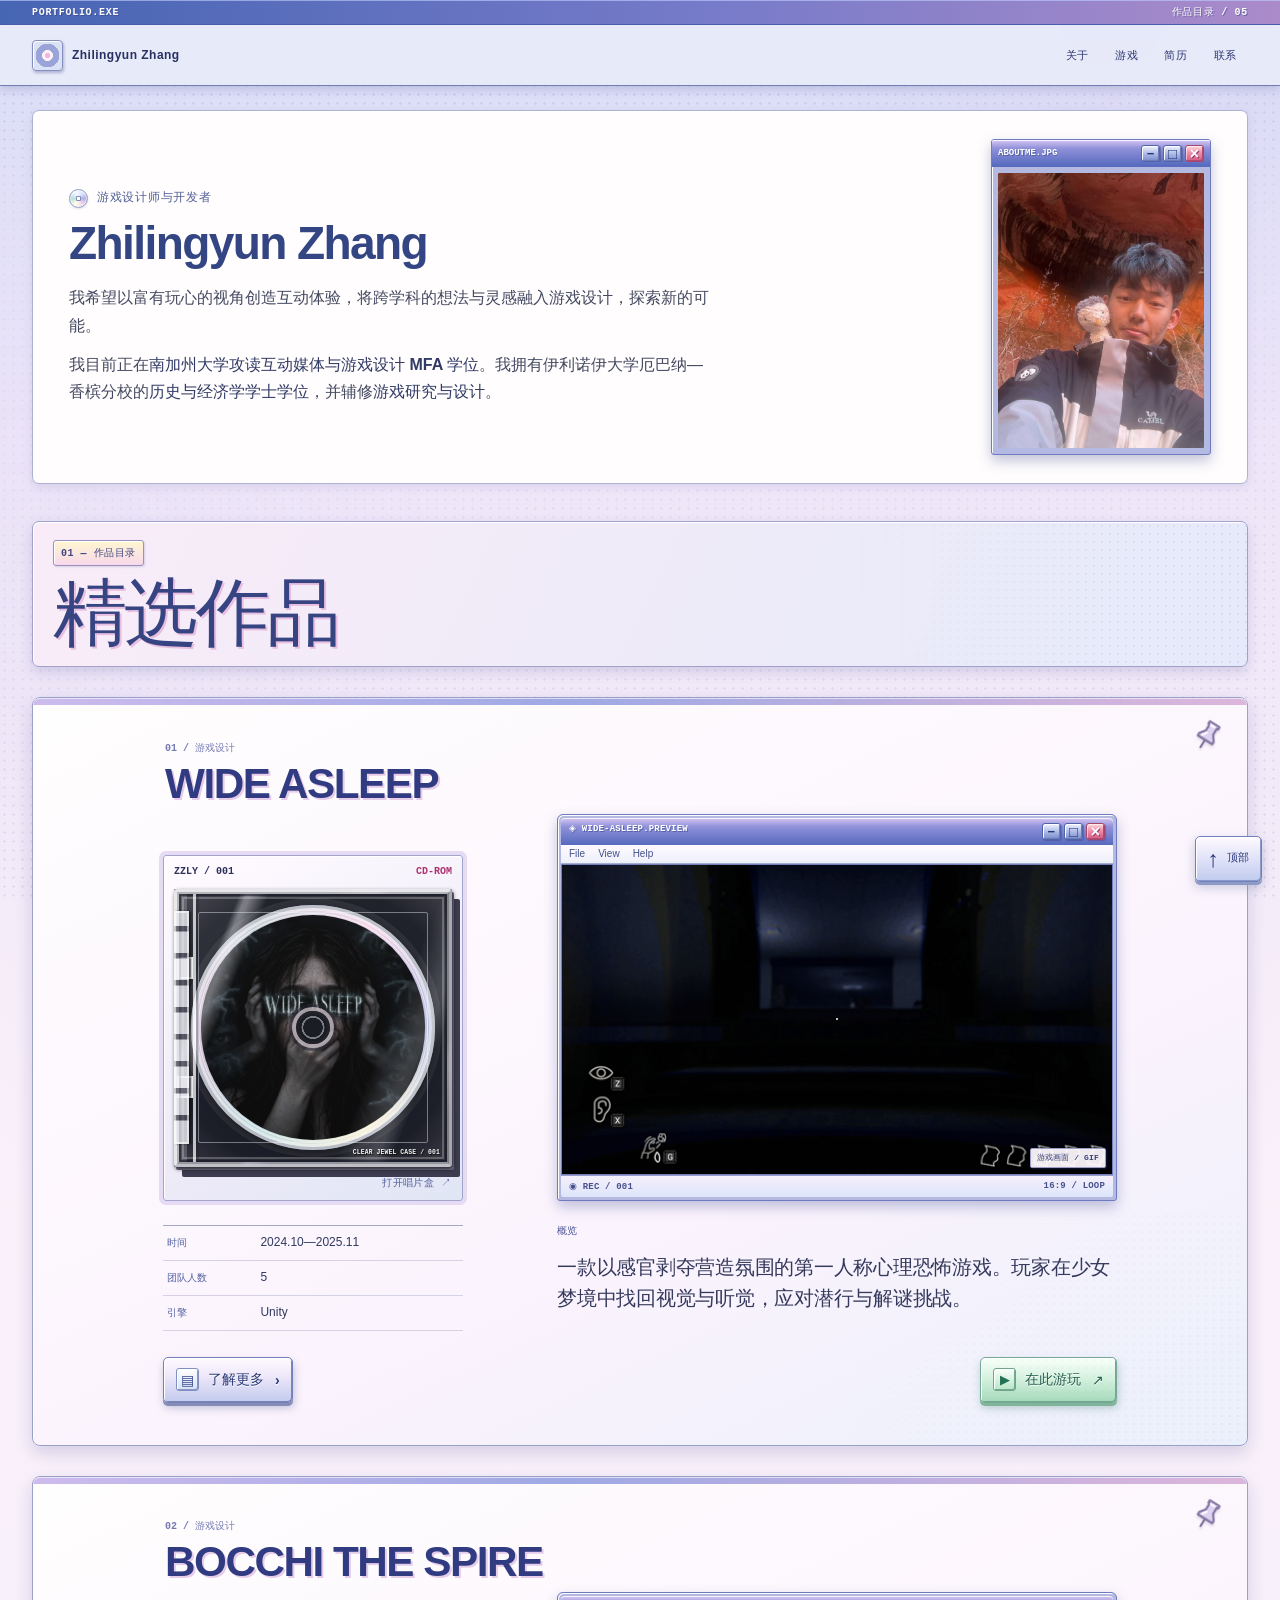
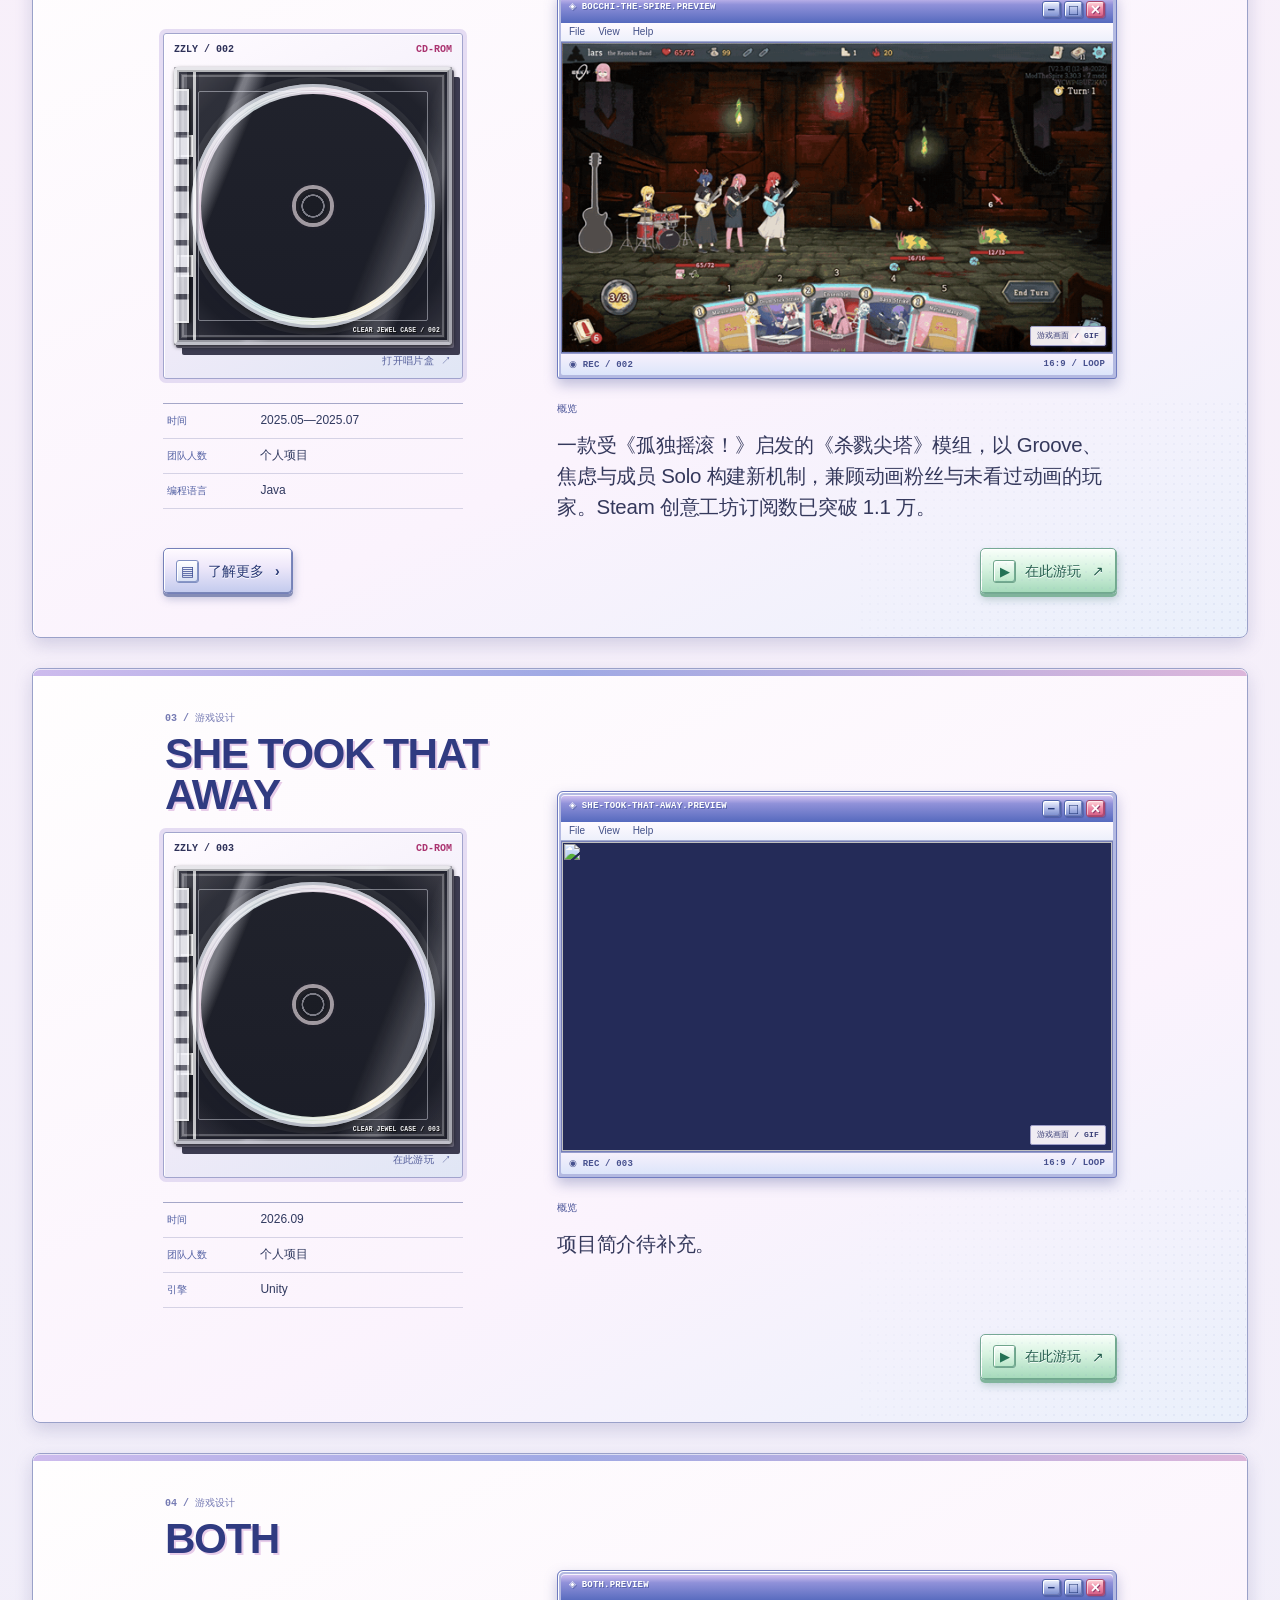
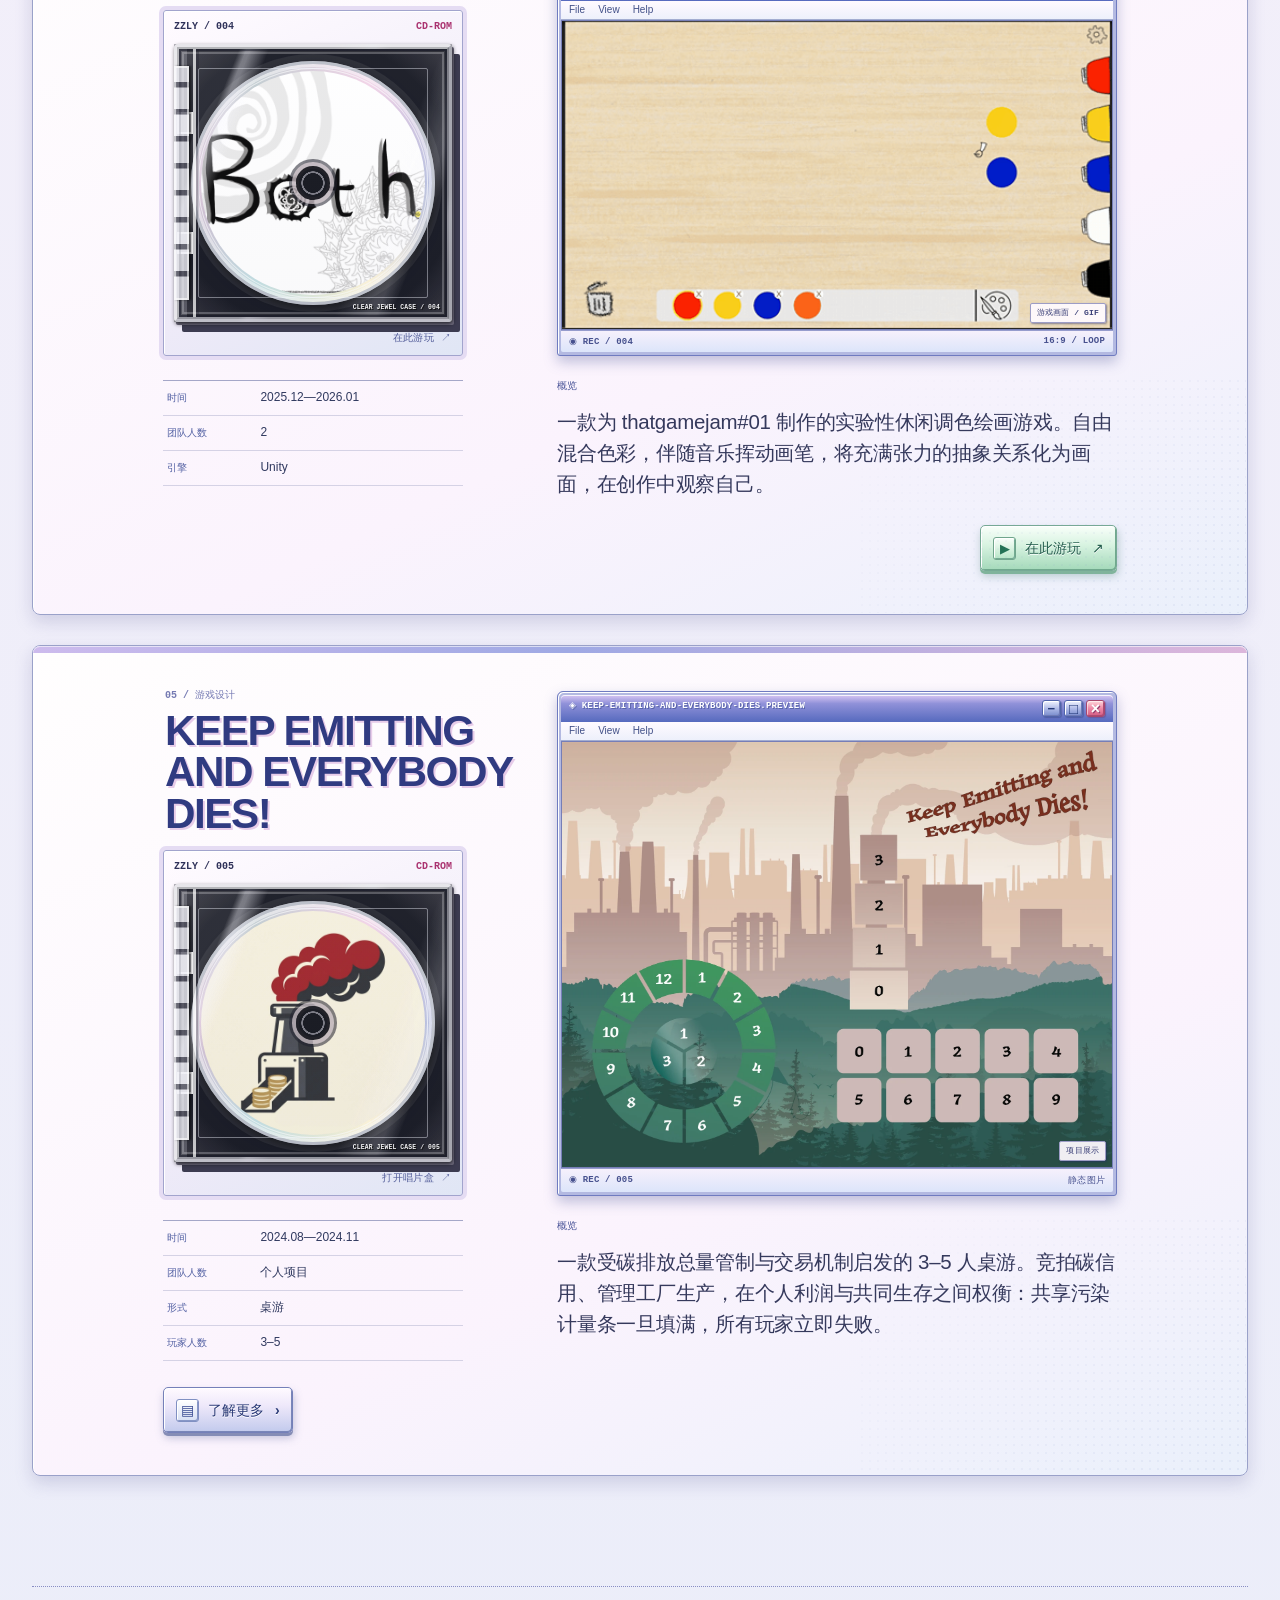
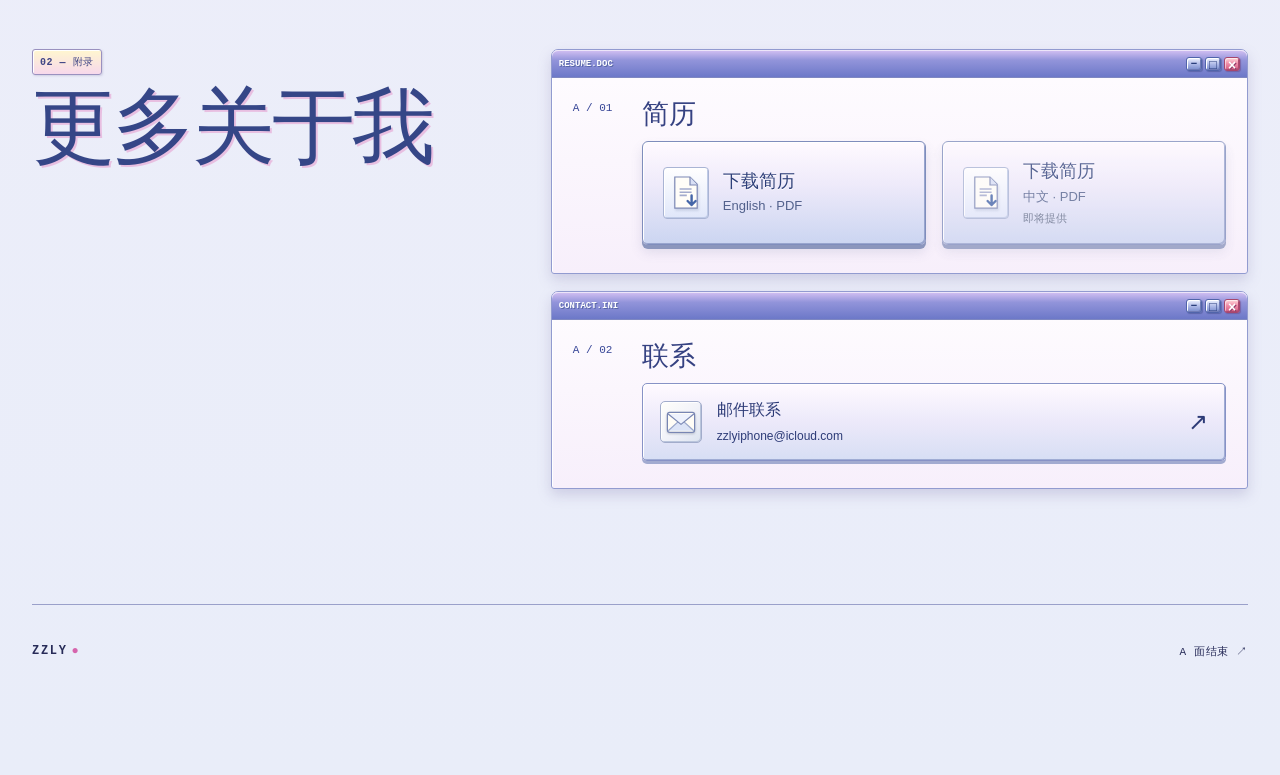
==== commit ccd417ac: "Publish portfolio 875f06c" ====
--- a/zh/index.html
+++ b/zh/index.html
@@ -1 +1 @@
-<!DOCTYPE html><html lang="zh"><head><meta charset="UTF-8"><meta name="viewport" content="width=device-width, initial-scale=1"><meta name="description" content="Zhilingyun Zhang — 专注关卡与玩法设计的游戏设计师与开发者，目前在 USC IMGD 攻读 MFA。"><meta name="theme-color" content="#d6d9f4"><title>Zhilingyun Zhang — Game Designer</title><link rel="icon" type="image/svg+xml" href="/favicon.svg"><link rel="stylesheet" href="/_astro/HomePage.DlemY-sb.css"><link rel="stylesheet" href="/_astro/ProjectFacts.BNRwk08-.css"></head><body id="page-top"><a class="skip-link" href="#main">跳转到正文</a><header class="site-header"><div class="header-system-bar"><div class="container system-bar-inner"><span>PORTFOLIO.EXE</span><span>作品目录 / 05</span></div></div><div class="container header-inner"><a class="brand" href="/zh/" aria-label="Zhilingyun Zhang — home"><span class="brand-symbol" aria-hidden="true">◎</span><span>Zhilingyun Zhang</span></a><nav class="main-nav" aria-label="主导航"><a href="/zh/#about">关于</a><a href="/zh/#work">游戏</a><a href="/zh/#resume">简历</a><a href="/zh/#contact">联系</a></nav></div></header><main id="main"><section class="profile-intro container" id="about" aria-labelledby="hero-title"><div class="profile-heading"><p class="profile-role"><span class="profile-disc" aria-hidden="true"></span><span>游戏设计师与开发者</span></p><h1 id="hero-title">Zhilingyun Zhang</h1></div><div class="profile-bio"><p>我希望以富有玩心的视角创造互动体验，将跨学科的想法与灵感融入游戏设计，探索新的可能。</p><p>我目前正在<strong>南加州大学攻读互动媒体与游戏设计 MFA 学位</strong>。我拥有伊利诺伊大学厄巴纳—香槟分校的<strong>历史与经济学学士学位</strong>，并辅修<strong>游戏研究与设计</strong>。</p></div><figure class="profile-portrait"><div class="profile-photo-bar" aria-hidden="true"><span>ABOUTME.JPG</span><span class="window-controls" aria-hidden="true"><span class="window-control window-control-min">−</span><span class="window-control window-control-max">□</span><span class="window-control window-control-close">×</span></span></div><img src="/images/about-me.jpg" alt="Zhilingyun Zhang 的户外照片，肩上有一只小企鹅玩偶。" width="1279" height="1706" fetchpriority="high"></figure></section><section class="work-section container" id="work" aria-labelledby="work-title"><div class="section-heading"><div><p class="section-index">01 — 作品目录</p><h2 id="work-title">精选作品</h2></div></div><div class="project-list"><article class="project-card theme-midnight project-card-featured"><div class="album-column"><div class="album-visual"><div class="album-heading"><span class="album-heading-index">01 / 游戏设计</span><h3><a class="project-title-link" data-eject-link href="/zh/projects/wide-asleep/">Wide Asleep</a></h3></div><div class="album-side"><span class="album-catalogue">ZZLY / 001 <span>CD-ROM</span></span><a class="album-link" data-eject-link href="/zh/projects/wide-asleep/" aria-label="查看案例: Wide Asleep"><div class="jewel-case theme-midnight" aria-hidden="true"><div class="case-tray"><span class="tray-ring"></span><div class="disc"><div class="disc-art disc-art-has-cover"><img class="disc-cover-image" src="/covers/wide-asleep.webp" alt="" width="1024" height="1024" loading="lazy" decoding="async"></div><span class="disc-hole"></span></div><span class="tray-notch tray-notch-a"></span><span class="tray-notch tray-notch-b"></span></div><div class="case-lid"><span class="lid-ridge"></span><span class="lid-reflection"></span><span class="lid-label">CLEAR JEWEL CASE / 001</span></div><span class="case-hinge"></span><span class="album-sticker album-sticker-a">PRESS PLAY<br>TO EXPLORE</span><span class="album-sticker album-sticker-b">SIDE A / 001</span></div></a><span class="album-instruction">打开唱片盒 ↗</span></div></div><div class="album-facts"><dl class="project-facts project-facts-card" aria-label="项目资料" data-astro-cid-mxtwmnon><div data-astro-cid-mxtwmnon><dt data-astro-cid-mxtwmnon>时间</dt><dd data-astro-cid-mxtwmnon>2024.10—2025.11</dd></div><div data-astro-cid-mxtwmnon><dt data-astro-cid-mxtwmnon>团队人数</dt><dd data-astro-cid-mxtwmnon>5</dd></div><div data-astro-cid-mxtwmnon><dt data-astro-cid-mxtwmnon>引擎</dt><dd data-astro-cid-mxtwmnon>Unity</dd></div></dl></div></div><div class="project-card-content"><div class="preview-case theme-midnight" aria-hidden="true"><div class="preview-titlebar"><span>◈ WIDE-ASLEEP.PREVIEW</span><span class="window-controls" aria-hidden="true"><span class="window-control window-control-min">−</span><span class="window-control window-control-max">□</span><span class="window-control window-control-close">×</span></span></div><div class="preview-menubar" aria-hidden="true"><span>File</span><span>View</span><span>Help</span></div><div class="preview-window"><picture class="preview-picture"><source media="(prefers-reduced-motion: reduce)" srcset="/previews/wide-asleep-still.jpg"><img src="/previews/wide-asleep.gif" alt="" width="960" height="540" loading="lazy" decoding="async"></picture><span class="preview-media-label">游戏画面 / GIF</span></div><div class="preview-status"><span>◉ REC / 001</span><span>16:9 / LOOP</span></div></div><div class="project-card-meta"><span class="project-overview-label">概览</span><p>一款以感官剥夺营造氛围的第一人称心理恐怖游戏。玩家在少女梦境中找回视觉与听觉，应对潜行与解谜挑战。</p></div></div><div class="project-card-actions"><a class="case-action" data-eject-link href="/zh/projects/wide-asleep/" aria-label="了解更多: Wide Asleep"><span class="action-icon action-icon-read" aria-hidden="true">▤</span><span>了解更多</span><span class="action-tail" aria-hidden="true">›</span></a><a class="play-action" href="https://drive.google.com/file/d/1WRaQo7KAQ1bxZdA0faS6riEHlHydYdph/view" target="_blank" rel="noopener noreferrer" aria-label="在此游玩: Wide Asleep (在新标签页打开)"><span class="action-icon action-icon-play" aria-hidden="true">▶</span><span>在此游玩</span><span class="action-tail" aria-hidden="true">↗</span></a></div></article><article class="project-card theme-cobalt "><div class="album-column"><div class="album-visual"><div class="album-heading"><span class="album-heading-index">02 / 游戏设计</span><h3><a class="project-title-link" data-eject-link href="/zh/projects/bocchi-the-spire/">Bocchi the Spire</a></h3></div><div class="album-side"><span class="album-catalogue">ZZLY / 002 <span>CD-ROM</span></span><a class="album-link" data-eject-link href="/zh/projects/bocchi-the-spire/" aria-label="查看案例: Bocchi the Spire"><div class="jewel-case theme-cobalt" aria-hidden="true"><div class="case-tray"><span class="tray-ring"></span><div class="disc"><div class="disc-art disc-art-has-cover"><img class="disc-cover-image" src="/covers/bocchi-the-spire.webp" alt="" width="1024" height="1024" loading="lazy" decoding="async"></div><span class="disc-hole"></span></div><span class="tray-notch tray-notch-a"></span><span class="tray-notch tray-notch-b"></span></div><div class="case-lid"><span class="lid-ridge"></span><span class="lid-reflection"></span><span class="lid-label">CLEAR JEWEL CASE / 002</span></div><span class="case-hinge"></span><span class="album-sticker album-sticker-a">PRESS PLAY<br>TO EXPLORE</span><span class="album-sticker album-sticker-b">SIDE A / 002</span></div></a><span class="album-instruction">打开唱片盒 ↗</span></div></div><div class="album-facts"><dl class="project-facts project-facts-card" aria-label="项目资料" data-astro-cid-mxtwmnon><div data-astro-cid-mxtwmnon><dt data-astro-cid-mxtwmnon>时间</dt><dd data-astro-cid-mxtwmnon>2025.05—2025.07</dd></div><div data-astro-cid-mxtwmnon><dt data-astro-cid-mxtwmnon>团队人数</dt><dd data-astro-cid-mxtwmnon>个人项目</dd></div><div data-astro-cid-mxtwmnon><dt data-astro-cid-mxtwmnon>编程语言</dt><dd data-astro-cid-mxtwmnon>Java</dd></div></dl></div></div><div class="project-card-content"><div class="preview-case theme-cobalt" aria-hidden="true"><div class="preview-titlebar"><span>◈ BOCCHI-THE-SPIRE.PREVIEW</span><span class="window-controls" aria-hidden="true"><span class="window-control window-control-min">−</span><span class="window-control window-control-max">□</span><span class="window-control window-control-close">×</span></span></div><div class="preview-menubar" aria-hidden="true"><span>File</span><span>View</span><span>Help</span></div><div class="preview-window"><picture class="preview-picture"><source media="(prefers-reduced-motion: reduce)" srcset="/previews/bocchi-the-spire-still.jpg"><img src="/previews/bocchi-the-spire.gif" alt="" width="960" height="540" loading="lazy" decoding="async"></picture><span class="preview-media-label">游戏画面 / GIF</span></div><div class="preview-status"><span>◉ REC / 002</span><span>16:9 / LOOP</span></div></div><div class="project-card-meta"><span class="project-overview-label">概览</span><p>一款受《孤独摇滚！》启发的《杀戮尖塔》模组，以 Groove、焦虑与成员 Solo 构建新机制，兼顾动画粉丝与未看过动画的玩家。Steam 创意工坊订阅数已突破 1.1 万。</p></div></div><div class="project-card-actions"><a class="case-action" data-eject-link href="/zh/projects/bocchi-the-spire/" aria-label="了解更多: Bocchi the Spire"><span class="action-icon action-icon-read" aria-hidden="true">▤</span><span>了解更多</span><span class="action-tail" aria-hidden="true">›</span></a><a class="play-action" href="https://steamcommunity.com/sharedfiles/filedetails/?id=3529319023" target="_blank" rel="noopener noreferrer" aria-label="在此游玩: Bocchi the Spire (在新标签页打开)"><span class="action-icon action-icon-play" aria-hidden="true">▶</span><span>在此游玩</span><span class="action-tail" aria-hidden="true">↗</span></a></div></article><article class="project-card theme-violet "><div class="album-column"><div class="album-visual"><div class="album-heading"><span class="album-heading-index">03 / 游戏设计</span><h3><a class="project-title-link" target="_blank" rel="noopener noreferrer" href="https://zzly.itch.io/she-took-that-away">She Took That Away</a></h3></div><div class="album-side"><span class="album-catalogue">ZZLY / 003 <span>CD-ROM</span></span><a class="album-link" target="_blank" rel="noopener noreferrer" href="https://zzly.itch.io/she-took-that-away" aria-label="在此游玩: She Took That Away (在新标签页打开)"><div class="jewel-case theme-violet" aria-hidden="true"><div class="case-tray"><span class="tray-ring"></span><div class="disc"><div class="disc-art disc-art-has-cover"><img class="disc-cover-image" src="/covers/she-took-that-away.webp" alt="" width="1024" height="1024" loading="lazy" decoding="async"></div><span class="disc-hole"></span></div><span class="tray-notch tray-notch-a"></span><span class="tray-notch tray-notch-b"></span></div><div class="case-lid"><span class="lid-ridge"></span><span class="lid-reflection"></span><span class="lid-label">CLEAR JEWEL CASE / 003</span></div><span class="case-hinge"></span><span class="album-sticker album-sticker-a">PRESS PLAY<br>TO EXPLORE</span><span class="album-sticker album-sticker-b">SIDE A / 003</span></div></a><span class="album-instruction">在此游玩 ↗</span></div></div><div class="album-facts"><dl class="project-facts project-facts-card" aria-label="项目资料" data-astro-cid-mxtwmnon><div data-astro-cid-mxtwmnon><dt data-astro-cid-mxtwmnon>时间</dt><dd data-astro-cid-mxtwmnon>2026.09</dd></div><div data-astro-cid-mxtwmnon><dt data-astro-cid-mxtwmnon>团队人数</dt><dd data-astro-cid-mxtwmnon>个人项目</dd></div><div data-astro-cid-mxtwmnon><dt data-astro-cid-mxtwmnon>引擎</dt><dd data-astro-cid-mxtwmnon>Unity</dd></div></dl></div></div><div class="project-card-content"><div class="preview-case theme-violet" aria-hidden="true"><div class="preview-titlebar"><span>◈ SHE-TOOK-THAT-AWAY.PREVIEW</span><span class="window-controls" aria-hidden="true"><span class="window-control window-control-min">−</span><span class="window-control window-control-max">□</span><span class="window-control window-control-close">×</span></span></div><div class="preview-menubar" aria-hidden="true"><span>File</span><span>View</span><span>Help</span></div><div class="preview-window"><picture class="preview-picture"><source media="(prefers-reduced-motion: reduce)" srcset="/previews/she-took-that-away-still.jpg"><img src="/previews/she-took-that-away.gif" alt="" width="960" height="540" loading="lazy" decoding="async"></picture><span class="preview-media-label">游戏画面 / GIF</span></div><div class="preview-status"><span>◉ REC / 003</span><span>16:9 / LOOP</span></div></div><div class="project-card-meta"><span class="project-overview-label">概览</span><p>项目简介待补充。</p></div></div><div class="project-card-actions"><a class="play-action" href="https://zzly.itch.io/she-took-that-away" target="_blank" rel="noopener noreferrer" aria-label="在此游玩: She Took That Away (在新标签页打开)"><span class="action-icon action-icon-play" aria-hidden="true">▶</span><span>在此游玩</span><span class="action-tail" aria-hidden="true">↗</span></a></div></article><article class="project-card theme-coral "><div class="album-column"><div class="album-visual"><div class="album-heading"><span class="album-heading-index">04 / 游戏设计</span><h3><a class="project-title-link" target="_blank" rel="noopener noreferrer" href="https://zzly.itch.io/both">BOTH</a></h3></div><div class="album-side"><span class="album-catalogue">ZZLY / 004 <span>CD-ROM</span></span><a class="album-link" target="_blank" rel="noopener noreferrer" href="https://zzly.itch.io/both" aria-label="在此游玩: BOTH (在新标签页打开)"><div class="jewel-case theme-coral" aria-hidden="true"><div class="case-tray"><span class="tray-ring"></span><div class="disc"><div class="disc-art disc-art-has-cover"><img class="disc-cover-image" src="/covers/both.png" alt="" width="1024" height="1024" loading="lazy" decoding="async"></div><span class="disc-hole"></span></div><span class="tray-notch tray-notch-a"></span><span class="tray-notch tray-notch-b"></span></div><div class="case-lid"><span class="lid-ridge"></span><span class="lid-reflection"></span><span class="lid-label">CLEAR JEWEL CASE / 004</span></div><span class="case-hinge"></span><span class="album-sticker album-sticker-a">PRESS PLAY<br>TO EXPLORE</span><span class="album-sticker album-sticker-b">SIDE A / 004</span></div></a><span class="album-instruction">在此游玩 ↗</span></div></div><div class="album-facts"><dl class="project-facts project-facts-card" aria-label="项目资料" data-astro-cid-mxtwmnon><div data-astro-cid-mxtwmnon><dt data-astro-cid-mxtwmnon>时间</dt><dd data-astro-cid-mxtwmnon>2025.12—2026.01</dd></div><div data-astro-cid-mxtwmnon><dt data-astro-cid-mxtwmnon>团队人数</dt><dd data-astro-cid-mxtwmnon>2</dd></div><div data-astro-cid-mxtwmnon><dt data-astro-cid-mxtwmnon>引擎</dt><dd data-astro-cid-mxtwmnon>Unity</dd></div></dl></div></div><div class="project-card-content"><div class="preview-case theme-coral" aria-hidden="true"><div class="preview-titlebar"><span>◈ BOTH.PREVIEW</span><span class="window-controls" aria-hidden="true"><span class="window-control window-control-min">−</span><span class="window-control window-control-max">□</span><span class="window-control window-control-close">×</span></span></div><div class="preview-menubar" aria-hidden="true"><span>File</span><span>View</span><span>Help</span></div><div class="preview-window"><picture class="preview-picture"><source media="(prefers-reduced-motion: reduce)" srcset="/previews/both-still.jpg"><img src="/previews/both.gif" alt="" width="960" height="540" loading="lazy" decoding="async"></picture><span class="preview-media-label">游戏画面 / GIF</span></div><div class="preview-status"><span>◉ REC / 004</span><span>16:9 / LOOP</span></div></div><div class="project-card-meta"><span class="project-overview-label">概览</span><p>一款为 thatgamejam#01 制作的实验性休闲调色绘画游戏。自由混合色彩，伴随音乐挥动画笔，将充满张力的抽象关系化为画面，在创作中观察自己。</p></div></div><div class="project-card-actions"><a class="play-action" href="https://zzly.itch.io/both" target="_blank" rel="noopener noreferrer" aria-label="在此游玩: BOTH (在新标签页打开)"><span class="action-icon action-icon-play" aria-hidden="true">▶</span><span>在此游玩</span><span class="action-tail" aria-hidden="true">↗</span></a></div></article><article class="project-card theme-mint "><div class="album-column"><div class="album-visual"><div class="album-heading"><span class="album-heading-index">05 / 游戏设计</span><h3><a class="project-title-link" data-eject-link href="/zh/projects/keep-emitting-and-everybody-dies/">Keep Emitting and EVERYBODY Dies!</a></h3></div><div class="album-side"><span class="album-catalogue">ZZLY / 005 <span>CD-ROM</span></span><a class="album-link" data-eject-link href="/zh/projects/keep-emitting-and-everybody-dies/" aria-label="查看案例: Keep Emitting and EVERYBODY Dies!"><div class="jewel-case theme-mint" aria-hidden="true"><div class="case-tray"><span class="tray-ring"></span><div class="disc"><div class="disc-art disc-art-has-cover"><img class="disc-cover-image" src="/covers/keed.webp" alt="" width="1024" height="1024" loading="lazy" decoding="async"></div><span class="disc-hole"></span></div><span class="tray-notch tray-notch-a"></span><span class="tray-notch tray-notch-b"></span></div><div class="case-lid"><span class="lid-ridge"></span><span class="lid-reflection"></span><span class="lid-label">CLEAR JEWEL CASE / 005</span></div><span class="case-hinge"></span><span class="album-sticker album-sticker-a">PRESS PLAY<br>TO EXPLORE</span><span class="album-sticker album-sticker-b">SIDE A / 005</span></div></a><span class="album-instruction">打开唱片盒 ↗</span></div></div><div class="album-facts"><dl class="project-facts project-facts-card" aria-label="项目资料" data-astro-cid-mxtwmnon><div data-astro-cid-mxtwmnon><dt data-astro-cid-mxtwmnon>时间</dt><dd data-astro-cid-mxtwmnon>2024.08—2024.11</dd></div><div data-astro-cid-mxtwmnon><dt data-astro-cid-mxtwmnon>团队人数</dt><dd data-astro-cid-mxtwmnon>个人项目</dd></div><div data-astro-cid-mxtwmnon><dt data-astro-cid-mxtwmnon>形式</dt><dd data-astro-cid-mxtwmnon>桌游</dd></div><div data-astro-cid-mxtwmnon><dt data-astro-cid-mxtwmnon>玩家人数</dt><dd data-astro-cid-mxtwmnon>3–5</dd></div></dl></div></div><div class="project-card-content"><div class="preview-case theme-mint" aria-hidden="true"><div class="preview-titlebar"><span>◈ KEEP-EMITTING-AND-EVERYBODY-DIES.PREVIEW</span><span class="window-controls" aria-hidden="true"><span class="window-control window-control-min">−</span><span class="window-control window-control-max">□</span><span class="window-control window-control-close">×</span></span></div><div class="preview-menubar" aria-hidden="true"><span>File</span><span>View</span><span>Help</span></div><div class="preview-window" style="aspect-ratio:1650 / 1275"><img class="preview-poster" src="/media/keed/game-board.webp" alt="" width="1650" height="1275" loading="lazy" decoding="async"><span class="preview-media-label">项目展示</span></div><div class="preview-status"><span>◉ REC / 005</span><span>静态图片</span></div></div><div class="project-card-meta"><span class="project-overview-label">概览</span><p>一款受碳排放总量管制与交易机制启发的 3–5 人桌游。竞拍碳信用、管理工厂生产，在个人利润与共同生存之间权衡：共享污染计量条一旦填满，所有玩家立即失败。</p></div></div><div class="project-card-actions"><a class="case-action" data-eject-link href="/zh/projects/keep-emitting-and-everybody-dies/" aria-label="了解更多: Keep Emitting and EVERYBODY Dies!"><span class="action-icon action-icon-read" aria-hidden="true">▤</span><span>了解更多</span><span class="action-tail" aria-hidden="true">›</span></a></div></article></div></section><section class="info-section container" aria-label="简历与联系"><div class="info-intro"><p class="section-index">02 — 附录</p><h2>更多关于我</h2></div><div class="info-panels"><article id="resume" class="info-panel"><div class="info-panel-window-bar" aria-hidden="true"><span>RESUME.DOC</span><span class="window-controls" aria-hidden="true"><span class="window-control window-control-min">−</span><span class="window-control window-control-max">□</span><span class="window-control window-control-close">×</span></span></div><span class="panel-number">A / 01</span><div><h3>简历</h3><div class="resume-downloads" data-astro-cid-pzrhnwwb><a class="resume-download" href="/resume/CV_ZhilingyunZhang.pdf" download="Zhilingyun-Zhang-Resume-EN.pdf" aria-label="下载简历 — English" data-astro-cid-pzrhnwwb="true"><span class="resume-download-icon" aria-hidden="true" data-astro-cid-pzrhnwwb><svg viewBox="0 0 40 44" fill="none" data-astro-cid-pzrhnwwb><path d="M6 2h19l9 9v30H6z" fill="#fffdf8" stroke="#7c88b4" stroke-width="1.5" data-astro-cid-pzrhnwwb></path><path d="M25 2v10h9" fill="#d8dff5" stroke="#7c88b4" stroke-width="1.5" data-astro-cid-pzrhnwwb></path><path d="M12 17h15M12 21h15M12 25h9" stroke="#a3abcd" stroke-width="2" data-astro-cid-pzrhnwwb></path><path d="M27 25v12m-5-5 5 5 5-5" stroke="#4566a8" stroke-width="3" stroke-linecap="round" stroke-linejoin="round" data-astro-cid-pzrhnwwb></path></svg></span><span class="resume-download-copy" data-astro-cid-pzrhnwwb><strong data-astro-cid-pzrhnwwb>下载简历</strong><span data-astro-cid-pzrhnwwb><span lang="en" data-astro-cid-pzrhnwwb>English</span> · PDF</span></span></a><button class="resume-download" type="button" disabled title="即将提供" aria-label="下载简历 — 中文 (即将提供)" data-astro-cid-pzrhnwwb="true"><span class="resume-download-icon" aria-hidden="true" data-astro-cid-pzrhnwwb><svg viewBox="0 0 40 44" fill="none" data-astro-cid-pzrhnwwb><path d="M6 2h19l9 9v30H6z" fill="#fffdf8" stroke="#7c88b4" stroke-width="1.5" data-astro-cid-pzrhnwwb></path><path d="M25 2v10h9" fill="#d8dff5" stroke="#7c88b4" stroke-width="1.5" data-astro-cid-pzrhnwwb></path><path d="M12 17h15M12 21h15M12 25h9" stroke="#a3abcd" stroke-width="2" data-astro-cid-pzrhnwwb></path><path d="M27 25v12m-5-5 5 5 5-5" stroke="#4566a8" stroke-width="3" stroke-linecap="round" stroke-linejoin="round" data-astro-cid-pzrhnwwb></path></svg></span><span class="resume-download-copy" data-astro-cid-pzrhnwwb><strong data-astro-cid-pzrhnwwb>下载简历</strong><span data-astro-cid-pzrhnwwb><span lang="zh" data-astro-cid-pzrhnwwb>中文</span> · PDF</span><small data-astro-cid-pzrhnwwb>即将提供</small></span></button></div></div></article><article id="contact" class="info-panel"><div class="info-panel-window-bar" aria-hidden="true"><span>CONTACT.INI</span><span class="window-controls" aria-hidden="true"><span class="window-control window-control-min">−</span><span class="window-control window-control-max">□</span><span class="window-control window-control-close">×</span></span></div><span class="panel-number">A / 02</span><div><h3>联系</h3><a class="external-link contact-email" href="mailto:zzlyiphone@icloud.com" aria-label="邮件联系: zzlyiphone@icloud.com (打开邮件应用)" data-astro-cid-vlqzbgfz><span class="external-link-icon" aria-hidden="true" data-astro-cid-vlqzbgfz><svg viewBox="0 0 40 40" fill="none" data-astro-cid-vlqzbgfz><rect x="3" y="8" width="34" height="25" rx="3" fill="#fffdf6" stroke="#7886b3" stroke-width="1.5" data-astro-cid-vlqzbgfz></rect><path d="m4 31 12-11h8l12 11" fill="#dce4f7" stroke="#9ba8cb" stroke-width="1.5" data-astro-cid-vlqzbgfz></path><path d="m4 10 16 13 16-13" fill="#eef2fd" stroke="#7886b3" stroke-width="1.5" stroke-linejoin="round" data-astro-cid-vlqzbgfz></path></svg></span><span class="external-link-copy" data-astro-cid-vlqzbgfz><strong data-astro-cid-vlqzbgfz>邮件联系</strong><small data-astro-cid-vlqzbgfz>zzlyiphone@icloud.com</small></span><span class="external-link-arrow" aria-hidden="true" data-astro-cid-vlqzbgfz>↗</span></a></div></article></div></section></main><footer class="site-footer container"><span class="footer-mark">ZZLY<span class="footer-dot">●</span></span><a href="/zh/">A 面结束 <span aria-hidden="true">↗</span></a></footer><a class="back-to-top" href="#page-top" aria-label="返回顶部" title="返回顶部"><span class="back-to-top-icon" aria-hidden="true">↑</span><span>顶部</span></a></body></html><script type="module">var e=window.matchMedia(`(prefers-reduced-motion: reduce)`),t=document.querySelectorAll(`[data-eject-link]`),n=!1;for(let r of t)r.addEventListener(`click`,t=>{if(n||t.defaultPrevented||t.button!==0||t.metaKey||t.ctrlKey||t.shiftKey||t.altKey||e.matches)return;let i=r.closest(`.project-card`);i&&(t.preventDefault(),n=!0,i.classList.add(`is-ejecting`),window.setTimeout(()=>{window.location.assign(r.href)},430))});window.addEventListener(`pageshow`,()=>{n=!1,document.querySelectorAll(`.project-card.is-ejecting`).forEach(e=>e.classList.remove(`is-ejecting`))});</script>+<!DOCTYPE html><html lang="zh"><head><meta charset="UTF-8"><meta name="viewport" content="width=device-width, initial-scale=1"><meta name="description" content="Zhilingyun Zhang — 专注关卡与玩法设计的游戏设计师与开发者，目前在 USC IMGD 攻读 MFA。"><meta name="theme-color" content="#d6d9f4"><title>Zhilingyun Zhang — Game Designer</title><link rel="icon" type="image/svg+xml" href="/favicon.svg"><link rel="stylesheet" href="/_astro/HomePage.yu5VUKce.css"><link rel="stylesheet" href="/_astro/ProjectFacts.BNRwk08-.css"></head><body id="page-top"><a class="skip-link" href="#main">跳转到正文</a><header class="site-header"><div class="header-system-bar"><div class="container system-bar-inner"><span>PORTFOLIO.EXE</span><span>作品目录 / 05</span></div></div><div class="container header-inner"><a class="brand" href="/zh/" aria-label="Zhilingyun Zhang — home"><span class="brand-symbol" aria-hidden="true">◎</span><span>Zhilingyun Zhang</span></a><nav class="main-nav" aria-label="主导航"><a href="/zh/#about">关于</a><a href="/zh/#work">游戏</a><a href="/zh/#resume">简历</a><a href="/zh/#contact">联系</a></nav></div></header><main id="main"><section class="profile-intro container" id="about" aria-labelledby="hero-title"><div class="profile-heading"><p class="profile-role"><span class="profile-disc" aria-hidden="true"></span><span>游戏设计师与开发者</span></p><h1 id="hero-title">Zhilingyun Zhang</h1></div><div class="profile-bio"><p>我希望以富有玩心的视角创造互动体验，将跨学科的想法与灵感融入游戏设计，探索新的可能。</p><p>我目前正在<strong>南加州大学攻读互动媒体与游戏设计 MFA 学位</strong>。我拥有伊利诺伊大学厄巴纳—香槟分校的<strong>历史与经济学学士学位</strong>，并辅修<strong>游戏研究与设计</strong>。</p></div><figure class="profile-portrait"><div class="profile-photo-bar" aria-hidden="true"><span>ABOUTME.JPG</span><span class="window-controls" aria-hidden="true"><span class="window-control window-control-min">−</span><span class="window-control window-control-max">□</span><span class="window-control window-control-close">×</span></span></div><img src="/images/about-me.jpg" alt="Zhilingyun Zhang 的户外照片，肩上有一只小企鹅玩偶。" width="1279" height="1706" fetchpriority="high"></figure></section><section class="work-section container" id="work" aria-labelledby="work-title"><div class="section-heading"><div><p class="section-index">01 — 作品目录</p><h2 id="work-title">精选作品</h2></div></div><div class="project-list"><article class="project-card theme-midnight project-card-featured" data-astro-cid-y2vllrex><span class="project-card-pin" aria-hidden="true" data-astro-cid-y2vllrex><svg viewBox="0 0 24 24" width="34" height="34" fill="none" stroke="currentColor" stroke-width="1.5" stroke-linecap="round" stroke-linejoin="round" focusable="false" data-astro-cid-y2vllrex><path d="M12 16v6" data-astro-cid-y2vllrex></path><path d="M8 3h8v2h-1v5l3 4v2H6v-2l3-4V5H8Z" fill="#ddd2ef" data-astro-cid-y2vllrex></path><path d="M10 5h3M10.5 11l-2 3" stroke="#fff9ff" data-astro-cid-y2vllrex></path></svg></span><div class="album-column" data-astro-cid-y2vllrex><div class="album-visual" data-astro-cid-y2vllrex><div class="album-heading" data-astro-cid-y2vllrex><span class="album-heading-index" data-astro-cid-y2vllrex>01 / 游戏设计</span><h3 data-astro-cid-y2vllrex><a class="project-title-link" data-eject-link href="/zh/projects/wide-asleep/" data-astro-cid-y2vllrex>Wide Asleep</a></h3></div><div class="album-side" data-astro-cid-y2vllrex><span class="album-catalogue" data-astro-cid-y2vllrex>ZZLY / 001 <span data-astro-cid-y2vllrex>CD-ROM</span></span><a class="album-link" data-eject-link href="/zh/projects/wide-asleep/" aria-label="查看案例: Wide Asleep" data-astro-cid-y2vllrex><div class="jewel-case theme-midnight" aria-hidden="true"><div class="case-tray"><span class="tray-ring"></span><div class="disc"><div class="disc-art disc-art-has-cover"><img class="disc-cover-image" src="/covers/wide-asleep.webp" alt="" width="1024" height="1024" loading="lazy" decoding="async"></div><span class="disc-hole"></span></div><span class="tray-notch tray-notch-a"></span><span class="tray-notch tray-notch-b"></span></div><div class="case-lid"><span class="lid-ridge"></span><span class="lid-reflection"></span><span class="lid-label">CLEAR JEWEL CASE / 001</span></div><span class="case-hinge"></span><span class="album-sticker album-sticker-a">PRESS PLAY<br>TO EXPLORE</span><span class="album-sticker album-sticker-b">SIDE A / 001</span></div></a><span class="album-instruction" data-astro-cid-y2vllrex>打开唱片盒 ↗</span></div></div><div class="album-facts" data-astro-cid-y2vllrex><dl class="project-facts project-facts-card" aria-label="项目资料" data-astro-cid-mxtwmnon><div data-astro-cid-mxtwmnon><dt data-astro-cid-mxtwmnon>时间</dt><dd data-astro-cid-mxtwmnon>2024.10—2025.11</dd></div><div data-astro-cid-mxtwmnon><dt data-astro-cid-mxtwmnon>团队人数</dt><dd data-astro-cid-mxtwmnon>5</dd></div><div data-astro-cid-mxtwmnon><dt data-astro-cid-mxtwmnon>引擎</dt><dd data-astro-cid-mxtwmnon>Unity</dd></div></dl></div></div><div class="project-card-content" data-astro-cid-y2vllrex><div class="preview-case theme-midnight" aria-hidden="true"><div class="preview-titlebar"><span>◈ WIDE-ASLEEP.PREVIEW</span><span class="window-controls" aria-hidden="true"><span class="window-control window-control-min">−</span><span class="window-control window-control-max">□</span><span class="window-control window-control-close">×</span></span></div><div class="preview-menubar" aria-hidden="true"><span>File</span><span>View</span><span>Help</span></div><div class="preview-window"><picture class="preview-picture"><source media="(prefers-reduced-motion: reduce)" srcset="/previews/wide-asleep-still.jpg"><img src="/previews/wide-asleep.gif" alt="" width="960" height="540" loading="lazy" decoding="async"></picture><span class="preview-media-label">游戏画面 / GIF</span></div><div class="preview-status"><span>◉ REC / 001</span><span>16:9 / LOOP</span></div></div><div class="project-card-meta" data-astro-cid-y2vllrex><span class="project-overview-label" data-astro-cid-y2vllrex>概览</span><p data-astro-cid-y2vllrex>一款以感官剥夺营造氛围的第一人称心理恐怖游戏。玩家在少女梦境中找回视觉与听觉，应对潜行与解谜挑战。</p></div></div><div class="project-card-actions" data-astro-cid-y2vllrex><a class="case-action" data-eject-link href="/zh/projects/wide-asleep/" aria-label="了解更多: Wide Asleep" data-astro-cid-y2vllrex><span class="action-icon action-icon-read" aria-hidden="true" data-astro-cid-y2vllrex>▤</span><span data-astro-cid-y2vllrex>了解更多</span><span class="action-tail" aria-hidden="true" data-astro-cid-y2vllrex>›</span></a><a class="play-action" href="https://drive.google.com/file/d/1WRaQo7KAQ1bxZdA0faS6riEHlHydYdph/view" target="_blank" rel="noopener noreferrer" aria-label="在此游玩: Wide Asleep (在新标签页打开)" data-astro-cid-y2vllrex><span class="action-icon action-icon-play" aria-hidden="true" data-astro-cid-y2vllrex>▶</span><span data-astro-cid-y2vllrex>在此游玩</span><span class="action-tail" aria-hidden="true" data-astro-cid-y2vllrex>↗</span></a></div></article><article class="project-card theme-cobalt " data-astro-cid-y2vllrex><span class="project-card-pin" aria-hidden="true" data-astro-cid-y2vllrex><svg viewBox="0 0 24 24" width="34" height="34" fill="none" stroke="currentColor" stroke-width="1.5" stroke-linecap="round" stroke-linejoin="round" focusable="false" data-astro-cid-y2vllrex><path d="M12 16v6" data-astro-cid-y2vllrex></path><path d="M8 3h8v2h-1v5l3 4v2H6v-2l3-4V5H8Z" fill="#ddd2ef" data-astro-cid-y2vllrex></path><path d="M10 5h3M10.5 11l-2 3" stroke="#fff9ff" data-astro-cid-y2vllrex></path></svg></span><div class="album-column" data-astro-cid-y2vllrex><div class="album-visual" data-astro-cid-y2vllrex><div class="album-heading" data-astro-cid-y2vllrex><span class="album-heading-index" data-astro-cid-y2vllrex>02 / 游戏设计</span><h3 data-astro-cid-y2vllrex><a class="project-title-link" data-eject-link href="/zh/projects/bocchi-the-spire/" data-astro-cid-y2vllrex>Bocchi the Spire</a></h3></div><div class="album-side" data-astro-cid-y2vllrex><span class="album-catalogue" data-astro-cid-y2vllrex>ZZLY / 002 <span data-astro-cid-y2vllrex>CD-ROM</span></span><a class="album-link" data-eject-link href="/zh/projects/bocchi-the-spire/" aria-label="查看案例: Bocchi the Spire" data-astro-cid-y2vllrex><div class="jewel-case theme-cobalt" aria-hidden="true"><div class="case-tray"><span class="tray-ring"></span><div class="disc"><div class="disc-art disc-art-has-cover"><img class="disc-cover-image" src="/covers/bocchi-the-spire.webp" alt="" width="1024" height="1024" loading="lazy" decoding="async"></div><span class="disc-hole"></span></div><span class="tray-notch tray-notch-a"></span><span class="tray-notch tray-notch-b"></span></div><div class="case-lid"><span class="lid-ridge"></span><span class="lid-reflection"></span><span class="lid-label">CLEAR JEWEL CASE / 002</span></div><span class="case-hinge"></span><span class="album-sticker album-sticker-a">PRESS PLAY<br>TO EXPLORE</span><span class="album-sticker album-sticker-b">SIDE A / 002</span></div></a><span class="album-instruction" data-astro-cid-y2vllrex>打开唱片盒 ↗</span></div></div><div class="album-facts" data-astro-cid-y2vllrex><dl class="project-facts project-facts-card" aria-label="项目资料" data-astro-cid-mxtwmnon><div data-astro-cid-mxtwmnon><dt data-astro-cid-mxtwmnon>时间</dt><dd data-astro-cid-mxtwmnon>2025.05—2025.07</dd></div><div data-astro-cid-mxtwmnon><dt data-astro-cid-mxtwmnon>团队人数</dt><dd data-astro-cid-mxtwmnon>个人项目</dd></div><div data-astro-cid-mxtwmnon><dt data-astro-cid-mxtwmnon>编程语言</dt><dd data-astro-cid-mxtwmnon>Java</dd></div></dl></div></div><div class="project-card-content" data-astro-cid-y2vllrex><div class="preview-case theme-cobalt" aria-hidden="true"><div class="preview-titlebar"><span>◈ BOCCHI-THE-SPIRE.PREVIEW</span><span class="window-controls" aria-hidden="true"><span class="window-control window-control-min">−</span><span class="window-control window-control-max">□</span><span class="window-control window-control-close">×</span></span></div><div class="preview-menubar" aria-hidden="true"><span>File</span><span>View</span><span>Help</span></div><div class="preview-window"><picture class="preview-picture"><source media="(prefers-reduced-motion: reduce)" srcset="/previews/bocchi-the-spire-still.jpg"><img src="/previews/bocchi-the-spire.gif" alt="" width="960" height="540" loading="lazy" decoding="async"></picture><span class="preview-media-label">游戏画面 / GIF</span></div><div class="preview-status"><span>◉ REC / 002</span><span>16:9 / LOOP</span></div></div><div class="project-card-meta" data-astro-cid-y2vllrex><span class="project-overview-label" data-astro-cid-y2vllrex>概览</span><p data-astro-cid-y2vllrex>一款受《孤独摇滚！》启发的《杀戮尖塔》模组，以 Groove、焦虑与成员 Solo 构建新机制，兼顾动画粉丝与未看过动画的玩家。Steam 创意工坊订阅数已突破 1.1 万。</p></div></div><div class="project-card-actions" data-astro-cid-y2vllrex><a class="case-action" data-eject-link href="/zh/projects/bocchi-the-spire/" aria-label="了解更多: Bocchi the Spire" data-astro-cid-y2vllrex><span class="action-icon action-icon-read" aria-hidden="true" data-astro-cid-y2vllrex>▤</span><span data-astro-cid-y2vllrex>了解更多</span><span class="action-tail" aria-hidden="true" data-astro-cid-y2vllrex>›</span></a><a class="play-action" href="https://steamcommunity.com/sharedfiles/filedetails/?id=3529319023" target="_blank" rel="noopener noreferrer" aria-label="在此游玩: Bocchi the Spire (在新标签页打开)" data-astro-cid-y2vllrex><span class="action-icon action-icon-play" aria-hidden="true" data-astro-cid-y2vllrex>▶</span><span data-astro-cid-y2vllrex>在此游玩</span><span class="action-tail" aria-hidden="true" data-astro-cid-y2vllrex>↗</span></a></div></article><article class="project-card theme-violet " data-astro-cid-y2vllrex><div class="album-column" data-astro-cid-y2vllrex><div class="album-visual" data-astro-cid-y2vllrex><div class="album-heading" data-astro-cid-y2vllrex><span class="album-heading-index" data-astro-cid-y2vllrex>03 / 游戏设计</span><h3 data-astro-cid-y2vllrex><a class="project-title-link" target="_blank" rel="noopener noreferrer" href="https://zzly.itch.io/she-took-that-away" data-astro-cid-y2vllrex>She Took That Away</a></h3></div><div class="album-side" data-astro-cid-y2vllrex><span class="album-catalogue" data-astro-cid-y2vllrex>ZZLY / 003 <span data-astro-cid-y2vllrex>CD-ROM</span></span><a class="album-link" target="_blank" rel="noopener noreferrer" href="https://zzly.itch.io/she-took-that-away" aria-label="在此游玩: She Took That Away (在新标签页打开)" data-astro-cid-y2vllrex><div class="jewel-case theme-violet" aria-hidden="true"><div class="case-tray"><span class="tray-ring"></span><div class="disc"><div class="disc-art disc-art-has-cover"><img class="disc-cover-image" src="/covers/she-took-that-away.webp" alt="" width="1024" height="1024" loading="lazy" decoding="async"></div><span class="disc-hole"></span></div><span class="tray-notch tray-notch-a"></span><span class="tray-notch tray-notch-b"></span></div><div class="case-lid"><span class="lid-ridge"></span><span class="lid-reflection"></span><span class="lid-label">CLEAR JEWEL CASE / 003</span></div><span class="case-hinge"></span><span class="album-sticker album-sticker-a">PRESS PLAY<br>TO EXPLORE</span><span class="album-sticker album-sticker-b">SIDE A / 003</span></div></a><span class="album-instruction" data-astro-cid-y2vllrex>在此游玩 ↗</span></div></div><div class="album-facts" data-astro-cid-y2vllrex><dl class="project-facts project-facts-card" aria-label="项目资料" data-astro-cid-mxtwmnon><div data-astro-cid-mxtwmnon><dt data-astro-cid-mxtwmnon>时间</dt><dd data-astro-cid-mxtwmnon>2026.09</dd></div><div data-astro-cid-mxtwmnon><dt data-astro-cid-mxtwmnon>团队人数</dt><dd data-astro-cid-mxtwmnon>个人项目</dd></div><div data-astro-cid-mxtwmnon><dt data-astro-cid-mxtwmnon>引擎</dt><dd data-astro-cid-mxtwmnon>Unity</dd></div></dl></div></div><div class="project-card-content" data-astro-cid-y2vllrex><div class="preview-case theme-violet" aria-hidden="true"><div class="preview-titlebar"><span>◈ SHE-TOOK-THAT-AWAY.PREVIEW</span><span class="window-controls" aria-hidden="true"><span class="window-control window-control-min">−</span><span class="window-control window-control-max">□</span><span class="window-control window-control-close">×</span></span></div><div class="preview-menubar" aria-hidden="true"><span>File</span><span>View</span><span>Help</span></div><div class="preview-window"><picture class="preview-picture"><source media="(prefers-reduced-motion: reduce)" srcset="/previews/she-took-that-away-still.jpg"><img src="/previews/she-took-that-away.gif" alt="" width="960" height="540" loading="lazy" decoding="async"></picture><span class="preview-media-label">游戏画面 / GIF</span></div><div class="preview-status"><span>◉ REC / 003</span><span>16:9 / LOOP</span></div></div><div class="project-card-meta" data-astro-cid-y2vllrex><span class="project-overview-label" data-astro-cid-y2vllrex>概览</span><p data-astro-cid-y2vllrex>项目简介待补充。</p></div></div><div class="project-card-actions" data-astro-cid-y2vllrex><a class="play-action" href="https://zzly.itch.io/she-took-that-away" target="_blank" rel="noopener noreferrer" aria-label="在此游玩: She Took That Away (在新标签页打开)" data-astro-cid-y2vllrex><span class="action-icon action-icon-play" aria-hidden="true" data-astro-cid-y2vllrex>▶</span><span data-astro-cid-y2vllrex>在此游玩</span><span class="action-tail" aria-hidden="true" data-astro-cid-y2vllrex>↗</span></a></div></article><article class="project-card theme-coral " data-astro-cid-y2vllrex><div class="album-column" data-astro-cid-y2vllrex><div class="album-visual" data-astro-cid-y2vllrex><div class="album-heading" data-astro-cid-y2vllrex><span class="album-heading-index" data-astro-cid-y2vllrex>04 / 游戏设计</span><h3 data-astro-cid-y2vllrex><a class="project-title-link" target="_blank" rel="noopener noreferrer" href="https://zzly.itch.io/both" data-astro-cid-y2vllrex>BOTH</a></h3></div><div class="album-side" data-astro-cid-y2vllrex><span class="album-catalogue" data-astro-cid-y2vllrex>ZZLY / 004 <span data-astro-cid-y2vllrex>CD-ROM</span></span><a class="album-link" target="_blank" rel="noopener noreferrer" href="https://zzly.itch.io/both" aria-label="在此游玩: BOTH (在新标签页打开)" data-astro-cid-y2vllrex><div class="jewel-case theme-coral" aria-hidden="true"><div class="case-tray"><span class="tray-ring"></span><div class="disc"><div class="disc-art disc-art-has-cover"><img class="disc-cover-image" src="/covers/both.png" alt="" width="1024" height="1024" loading="lazy" decoding="async"></div><span class="disc-hole"></span></div><span class="tray-notch tray-notch-a"></span><span class="tray-notch tray-notch-b"></span></div><div class="case-lid"><span class="lid-ridge"></span><span class="lid-reflection"></span><span class="lid-label">CLEAR JEWEL CASE / 004</span></div><span class="case-hinge"></span><span class="album-sticker album-sticker-a">PRESS PLAY<br>TO EXPLORE</span><span class="album-sticker album-sticker-b">SIDE A / 004</span></div></a><span class="album-instruction" data-astro-cid-y2vllrex>在此游玩 ↗</span></div></div><div class="album-facts" data-astro-cid-y2vllrex><dl class="project-facts project-facts-card" aria-label="项目资料" data-astro-cid-mxtwmnon><div data-astro-cid-mxtwmnon><dt data-astro-cid-mxtwmnon>时间</dt><dd data-astro-cid-mxtwmnon>2025.12—2026.01</dd></div><div data-astro-cid-mxtwmnon><dt data-astro-cid-mxtwmnon>团队人数</dt><dd data-astro-cid-mxtwmnon>2</dd></div><div data-astro-cid-mxtwmnon><dt data-astro-cid-mxtwmnon>引擎</dt><dd data-astro-cid-mxtwmnon>Unity</dd></div></dl></div></div><div class="project-card-content" data-astro-cid-y2vllrex><div class="preview-case theme-coral" aria-hidden="true"><div class="preview-titlebar"><span>◈ BOTH.PREVIEW</span><span class="window-controls" aria-hidden="true"><span class="window-control window-control-min">−</span><span class="window-control window-control-max">□</span><span class="window-control window-control-close">×</span></span></div><div class="preview-menubar" aria-hidden="true"><span>File</span><span>View</span><span>Help</span></div><div class="preview-window"><picture class="preview-picture"><source media="(prefers-reduced-motion: reduce)" srcset="/previews/both-still.jpg"><img src="/previews/both.gif" alt="" width="960" height="540" loading="lazy" decoding="async"></picture><span class="preview-media-label">游戏画面 / GIF</span></div><div class="preview-status"><span>◉ REC / 004</span><span>16:9 / LOOP</span></div></div><div class="project-card-meta" data-astro-cid-y2vllrex><span class="project-overview-label" data-astro-cid-y2vllrex>概览</span><p data-astro-cid-y2vllrex>一款为 thatgamejam#01 制作的实验性休闲调色绘画游戏。自由混合色彩，伴随音乐挥动画笔，将充满张力的抽象关系化为画面，在创作中观察自己。</p></div></div><div class="project-card-actions" data-astro-cid-y2vllrex><a class="play-action" href="https://zzly.itch.io/both" target="_blank" rel="noopener noreferrer" aria-label="在此游玩: BOTH (在新标签页打开)" data-astro-cid-y2vllrex><span class="action-icon action-icon-play" aria-hidden="true" data-astro-cid-y2vllrex>▶</span><span data-astro-cid-y2vllrex>在此游玩</span><span class="action-tail" aria-hidden="true" data-astro-cid-y2vllrex>↗</span></a></div></article><article class="project-card theme-mint " data-astro-cid-y2vllrex><div class="album-column" data-astro-cid-y2vllrex><div class="album-visual" data-astro-cid-y2vllrex><div class="album-heading" data-astro-cid-y2vllrex><span class="album-heading-index" data-astro-cid-y2vllrex>05 / 游戏设计</span><h3 data-astro-cid-y2vllrex><a class="project-title-link" data-eject-link href="/zh/projects/keep-emitting-and-everybody-dies/" data-astro-cid-y2vllrex>Keep Emitting and EVERYBODY Dies!</a></h3></div><div class="album-side" data-astro-cid-y2vllrex><span class="album-catalogue" data-astro-cid-y2vllrex>ZZLY / 005 <span data-astro-cid-y2vllrex>CD-ROM</span></span><a class="album-link" data-eject-link href="/zh/projects/keep-emitting-and-everybody-dies/" aria-label="查看案例: Keep Emitting and EVERYBODY Dies!" data-astro-cid-y2vllrex><div class="jewel-case theme-mint" aria-hidden="true"><div class="case-tray"><span class="tray-ring"></span><div class="disc"><div class="disc-art disc-art-has-cover"><img class="disc-cover-image" src="/covers/keed.webp" alt="" width="1024" height="1024" loading="lazy" decoding="async"></div><span class="disc-hole"></span></div><span class="tray-notch tray-notch-a"></span><span class="tray-notch tray-notch-b"></span></div><div class="case-lid"><span class="lid-ridge"></span><span class="lid-reflection"></span><span class="lid-label">CLEAR JEWEL CASE / 005</span></div><span class="case-hinge"></span><span class="album-sticker album-sticker-a">PRESS PLAY<br>TO EXPLORE</span><span class="album-sticker album-sticker-b">SIDE A / 005</span></div></a><span class="album-instruction" data-astro-cid-y2vllrex>打开唱片盒 ↗</span></div></div><div class="album-facts" data-astro-cid-y2vllrex><dl class="project-facts project-facts-card" aria-label="项目资料" data-astro-cid-mxtwmnon><div data-astro-cid-mxtwmnon><dt data-astro-cid-mxtwmnon>时间</dt><dd data-astro-cid-mxtwmnon>2024.08—2024.11</dd></div><div data-astro-cid-mxtwmnon><dt data-astro-cid-mxtwmnon>团队人数</dt><dd data-astro-cid-mxtwmnon>个人项目</dd></div><div data-astro-cid-mxtwmnon><dt data-astro-cid-mxtwmnon>形式</dt><dd data-astro-cid-mxtwmnon>桌游</dd></div><div data-astro-cid-mxtwmnon><dt data-astro-cid-mxtwmnon>玩家人数</dt><dd data-astro-cid-mxtwmnon>3–5</dd></div></dl></div></div><div class="project-card-content" data-astro-cid-y2vllrex><div class="preview-case theme-mint" aria-hidden="true"><div class="preview-titlebar"><span>◈ KEEP-EMITTING-AND-EVERYBODY-DIES.PREVIEW</span><span class="window-controls" aria-hidden="true"><span class="window-control window-control-min">−</span><span class="window-control window-control-max">□</span><span class="window-control window-control-close">×</span></span></div><div class="preview-menubar" aria-hidden="true"><span>File</span><span>View</span><span>Help</span></div><div class="preview-window" style="aspect-ratio:1650 / 1275"><img class="preview-poster" src="/media/keed/game-board.webp" alt="" width="1650" height="1275" loading="lazy" decoding="async"><span class="preview-media-label">项目展示</span></div><div class="preview-status"><span>◉ REC / 005</span><span>静态图片</span></div></div><div class="project-card-meta" data-astro-cid-y2vllrex><span class="project-overview-label" data-astro-cid-y2vllrex>概览</span><p data-astro-cid-y2vllrex>一款受碳排放总量管制与交易机制启发的 3–5 人桌游。竞拍碳信用、管理工厂生产，在个人利润与共同生存之间权衡：共享污染计量条一旦填满，所有玩家立即失败。</p></div></div><div class="project-card-actions" data-astro-cid-y2vllrex><a class="case-action" data-eject-link href="/zh/projects/keep-emitting-and-everybody-dies/" aria-label="了解更多: Keep Emitting and EVERYBODY Dies!" data-astro-cid-y2vllrex><span class="action-icon action-icon-read" aria-hidden="true" data-astro-cid-y2vllrex>▤</span><span data-astro-cid-y2vllrex>了解更多</span><span class="action-tail" aria-hidden="true" data-astro-cid-y2vllrex>›</span></a></div></article></div></section><section class="info-section container" aria-label="简历与联系"><div class="info-intro"><p class="section-index">02 — 附录</p><h2>更多关于我</h2></div><div class="info-panels"><article id="resume" class="info-panel"><div class="info-panel-window-bar" aria-hidden="true"><span>RESUME.DOC</span><span class="window-controls" aria-hidden="true"><span class="window-control window-control-min">−</span><span class="window-control window-control-max">□</span><span class="window-control window-control-close">×</span></span></div><span class="panel-number">A / 01</span><div><h3>简历</h3><div class="resume-downloads" data-astro-cid-pzrhnwwb><a class="resume-download" href="/resume/CV_ZhilingyunZhang.pdf" download="Zhilingyun-Zhang-Resume-EN.pdf" aria-label="下载简历 — English" data-astro-cid-pzrhnwwb="true"><span class="resume-download-icon" aria-hidden="true" data-astro-cid-pzrhnwwb><svg viewBox="0 0 40 44" fill="none" data-astro-cid-pzrhnwwb><path d="M6 2h19l9 9v30H6z" fill="#fffdf8" stroke="#7c88b4" stroke-width="1.5" data-astro-cid-pzrhnwwb></path><path d="M25 2v10h9" fill="#d8dff5" stroke="#7c88b4" stroke-width="1.5" data-astro-cid-pzrhnwwb></path><path d="M12 17h15M12 21h15M12 25h9" stroke="#a3abcd" stroke-width="2" data-astro-cid-pzrhnwwb></path><path d="M27 25v12m-5-5 5 5 5-5" stroke="#4566a8" stroke-width="3" stroke-linecap="round" stroke-linejoin="round" data-astro-cid-pzrhnwwb></path></svg></span><span class="resume-download-copy" data-astro-cid-pzrhnwwb><strong data-astro-cid-pzrhnwwb>下载简历</strong><span data-astro-cid-pzrhnwwb><span lang="en" data-astro-cid-pzrhnwwb>English</span> · PDF</span></span></a><button class="resume-download" type="button" disabled title="即将提供" aria-label="下载简历 — 中文 (即将提供)" data-astro-cid-pzrhnwwb="true"><span class="resume-download-icon" aria-hidden="true" data-astro-cid-pzrhnwwb><svg viewBox="0 0 40 44" fill="none" data-astro-cid-pzrhnwwb><path d="M6 2h19l9 9v30H6z" fill="#fffdf8" stroke="#7c88b4" stroke-width="1.5" data-astro-cid-pzrhnwwb></path><path d="M25 2v10h9" fill="#d8dff5" stroke="#7c88b4" stroke-width="1.5" data-astro-cid-pzrhnwwb></path><path d="M12 17h15M12 21h15M12 25h9" stroke="#a3abcd" stroke-width="2" data-astro-cid-pzrhnwwb></path><path d="M27 25v12m-5-5 5 5 5-5" stroke="#4566a8" stroke-width="3" stroke-linecap="round" stroke-linejoin="round" data-astro-cid-pzrhnwwb></path></svg></span><span class="resume-download-copy" data-astro-cid-pzrhnwwb><strong data-astro-cid-pzrhnwwb>下载简历</strong><span data-astro-cid-pzrhnwwb><span lang="zh" data-astro-cid-pzrhnwwb>中文</span> · PDF</span><small data-astro-cid-pzrhnwwb>即将提供</small></span></button></div></div></article><article id="contact" class="info-panel"><div class="info-panel-window-bar" aria-hidden="true"><span>CONTACT.INI</span><span class="window-controls" aria-hidden="true"><span class="window-control window-control-min">−</span><span class="window-control window-control-max">□</span><span class="window-control window-control-close">×</span></span></div><span class="panel-number">A / 02</span><div><h3>联系</h3><a class="external-link contact-email" href="mailto:zzlyiphone@icloud.com" aria-label="邮件联系: zzlyiphone@icloud.com (打开邮件应用)" data-astro-cid-vlqzbgfz><span class="external-link-icon" aria-hidden="true" data-astro-cid-vlqzbgfz><svg viewBox="0 0 40 40" fill="none" data-astro-cid-vlqzbgfz><rect x="3" y="8" width="34" height="25" rx="3" fill="#fffdf6" stroke="#7886b3" stroke-width="1.5" data-astro-cid-vlqzbgfz></rect><path d="m4 31 12-11h8l12 11" fill="#dce4f7" stroke="#9ba8cb" stroke-width="1.5" data-astro-cid-vlqzbgfz></path><path d="m4 10 16 13 16-13" fill="#eef2fd" stroke="#7886b3" stroke-width="1.5" stroke-linejoin="round" data-astro-cid-vlqzbgfz></path></svg></span><span class="external-link-copy" data-astro-cid-vlqzbgfz><strong data-astro-cid-vlqzbgfz>邮件联系</strong><small data-astro-cid-vlqzbgfz>zzlyiphone@icloud.com</small></span><span class="external-link-arrow" aria-hidden="true" data-astro-cid-vlqzbgfz>↗</span></a></div></article></div></section></main><footer class="site-footer container"><span class="footer-mark">ZZLY<span class="footer-dot">●</span></span><a href="/zh/">A 面结束 <span aria-hidden="true">↗</span></a></footer><a class="back-to-top" href="#page-top" aria-label="返回顶部" title="返回顶部"><span class="back-to-top-icon" aria-hidden="true">↑</span><span>顶部</span></a></body></html><script type="module">var e=window.matchMedia(`(prefers-reduced-motion: reduce)`),t=document.querySelectorAll(`[data-eject-link]`),n=!1;for(let r of t)r.addEventListener(`click`,t=>{if(n||t.defaultPrevented||t.button!==0||t.metaKey||t.ctrlKey||t.shiftKey||t.altKey||e.matches)return;let i=r.closest(`.project-card`);i&&(t.preventDefault(),n=!0,i.classList.add(`is-ejecting`),window.setTimeout(()=>{window.location.assign(r.href)},430))});window.addEventListener(`pageshow`,()=>{n=!1,document.querySelectorAll(`.project-card.is-ejecting`).forEach(e=>e.classList.remove(`is-ejecting`))});</script>
--- a/_astro/HomePage.yu5VUKce.css
+++ b/_astro/HomePage.yu5VUKce.css
@@ -0,0 +1 @@
+.profile-intro{background:#fffdfd;border:1px solid #adb2d1;border-radius:7px;grid-template-columns:minmax(0,1fr) 220px;grid-template-areas:"heading portrait""bio portrait";align-content:center;gap:16px clamp(28px,5vw,72px);margin-top:24px;padding:28px 36px;scroll-margin-top:180px;display:grid;box-shadow:inset 0 1px #fff,0 3px 9px #646d9a24}.profile-heading{grid-area:heading;align-self:end;min-width:0}.profile-role{color:#526095;font:700 12px/1.5 var(--pixel-font);letter-spacing:.06em;align-items:center;gap:9px;margin:0 0 10px;display:flex}.profile-disc{background:radial-gradient(circle,#fffdfd 0 15%,#8390ba 16% 23%,#0000 25%),conic-gradient(from 30deg,#dfeaff,#b4b1e0,#f4d9ed,#ffffe4,#b9dede,#f4f8ff,#dfeaff);border:1px solid #939fc7;border-radius:50%;flex:none;width:19px;height:19px;box-shadow:inset 0 0 0 1px #fff9,0 1px 2px #4a598a30}.profile-intro h1{color:#344583;font:700 clamp(32px, 3.6vw, 50px)/1.1 var(--display-font);letter-spacing:-.035em;margin:0}.profile-bio{grid-area:bio;align-self:start;min-width:0;max-width:72ch}.profile-bio p{color:#444961;margin:0 0 12px;font-size:16px;line-height:1.7}.profile-bio strong{color:#303a65;font-weight:700}.profile-bio p:last-child{margin-bottom:0}.profile-portrait{background:#b3b9e1;border:1px solid #6f7bc0;border-radius:3px;grid-area:portrait;align-self:center;margin:0;padding:6px;box-shadow:inset 1px 1px #fff,0 6px 13px #565f9d5c}.profile-photo-bar{color:#fff;text-shadow:1px 1px #39488991;min-height:27px;font:700 9px/1.4 var(--pixel-font);background:linear-gradient(#d8c6f3 0%,#9091d9 32%,#566abe 100%);border-bottom:1px solid #566abe;border-radius:2px 2px 0 0;justify-content:space-between;align-items:center;gap:8px;margin:-6px -6px 6px;padding:4px 6px;display:flex;box-shadow:inset 0 1px #fffc}.profile-photo-bar>span{text-overflow:ellipsis;white-space:nowrap;overflow:hidden}.profile-portrait img{border-radius:1px;width:100%;height:auto;display:block}@media (width<=900px){.profile-intro{grid-template-columns:minmax(0,1fr) 190px;gap:16px 28px;padding:26px}}@media (width<=620px){.profile-intro{grid-template-columns:minmax(0,1fr) 92px;grid-template-areas:"heading portrait""bio bio";gap:20px 16px;margin-top:18px;padding:20px}.profile-heading{align-self:center}.profile-role{letter-spacing:.02em;margin-bottom:8px;font-size:10px}.profile-intro h1{font-size:clamp(27px,7.4vw,38px);line-height:1.12}.profile-bio p{font-size:15px;line-height:1.7}.profile-portrait{padding:4px}.profile-photo-bar{min-height:19px;margin:-4px -4px 4px;padding:3px 4px;font-size:7px}.profile-photo-bar .window-controls{display:none}}@media (width<=360px){.profile-intro{grid-template-columns:minmax(0,1fr) 76px;gap:18px 12px;padding:16px}.profile-intro h1{font-size:25px}}.project-card-pin[data-astro-cid-y2vllrex]{color:#80739f;filter:drop-shadow(1px 2px 1px #786a9633);pointer-events:none;width:34px;height:34px;position:absolute;top:20px;right:22px;transform:rotate(32deg)}.project-card-pin[data-astro-cid-y2vllrex] svg[data-astro-cid-y2vllrex]{width:100%;height:100%;display:block}@media (width<=620px){.project-card-pin[data-astro-cid-y2vllrex]{width:26px;height:26px;top:13px;right:14px}}.resume-downloads[data-astro-cid-pzrhnwwb]{flex-wrap:wrap;gap:16px;padding-bottom:5px;display:flex}.resume-download[data-astro-cid-pzrhnwwb]{color:#2f407a;text-align:left;background:linear-gradient(#fffaff 0%,#eeeafa 42%,#cbd5f1 100%);border:1px solid #7f8dbc;border-radius:6px;flex:190px;align-items:center;gap:14px;min-width:0;min-height:104px;padding:17px 20px;font-family:Tahoma,Microsoft YaHei,sans-serif;text-decoration:none;display:flex;box-shadow:inset 1px 1px #fff,inset -1px -1px #98a5ce,0 4px #8b96bd,0 7px 12px #5d67932b}.resume-download-icon[data-astro-cid-pzrhnwwb]{background:linear-gradient(#fff,#e0e7fa);border:1px solid #a9b4d4;border-radius:4px;flex:0 0 46px;place-items:center;height:52px;display:grid;box-shadow:inset 1px 1px #fff,inset -1px -1px #c0cbe7}.resume-download-icon[data-astro-cid-pzrhnwwb] svg[data-astro-cid-pzrhnwwb]{filter:drop-shadow(1px 2px 1px #7483ad40);width:32px;height:36px}.resume-download-copy[data-astro-cid-pzrhnwwb]{gap:5px;min-width:0;display:grid}.resume-download-copy[data-astro-cid-pzrhnwwb] strong[data-astro-cid-pzrhnwwb]{text-shadow:0 1px #fff;font-size:18px;line-height:1.2}.resume-download-copy[data-astro-cid-pzrhnwwb]>span[data-astro-cid-pzrhnwwb]{color:#52618c;font-size:13px;line-height:1.4}.resume-download-copy[data-astro-cid-pzrhnwwb] small[data-astro-cid-pzrhnwwb]{color:#626d88;font-size:11px;line-height:1.3}.resume-download[data-astro-cid-pzrhnwwb]:disabled{cursor:not-allowed;opacity:.78}a[data-astro-cid-pzrhnwwb].resume-download:hover{filter:brightness(1.04)}a[data-astro-cid-pzrhnwwb].resume-download:active{transform:translateY(3px);box-shadow:inset 1px 1px #9ba8cb,inset -1px -1px #fff,0 1px #8b96bd}a[data-astro-cid-pzrhnwwb].resume-download:focus-visible{outline-offset:5px;outline:3px dashed #665397}@media (width<=620px){.resume-download[data-astro-cid-pzrhnwwb]{gap:12px;padding:14px}}.contact-email[data-astro-cid-vlqzbgfz]{min-width:0;margin-bottom:4px}.contact-email[data-astro-cid-vlqzbgfz] small[data-astro-cid-vlqzbgfz]{overflow-wrap:anywhere}@media (width<=620px){.contact-email[data-astro-cid-vlqzbgfz]{gap:10px;padding:14px 12px}.contact-email[data-astro-cid-vlqzbgfz] .external-link-icon[data-astro-cid-vlqzbgfz]{flex-basis:34px;height:38px}.contact-email[data-astro-cid-vlqzbgfz] .external-link-icon[data-astro-cid-vlqzbgfz] svg[data-astro-cid-vlqzbgfz]{width:28px;height:28px}.contact-email[data-astro-cid-vlqzbgfz] .external-link-arrow[data-astro-cid-vlqzbgfz]{font-size:20px}}
